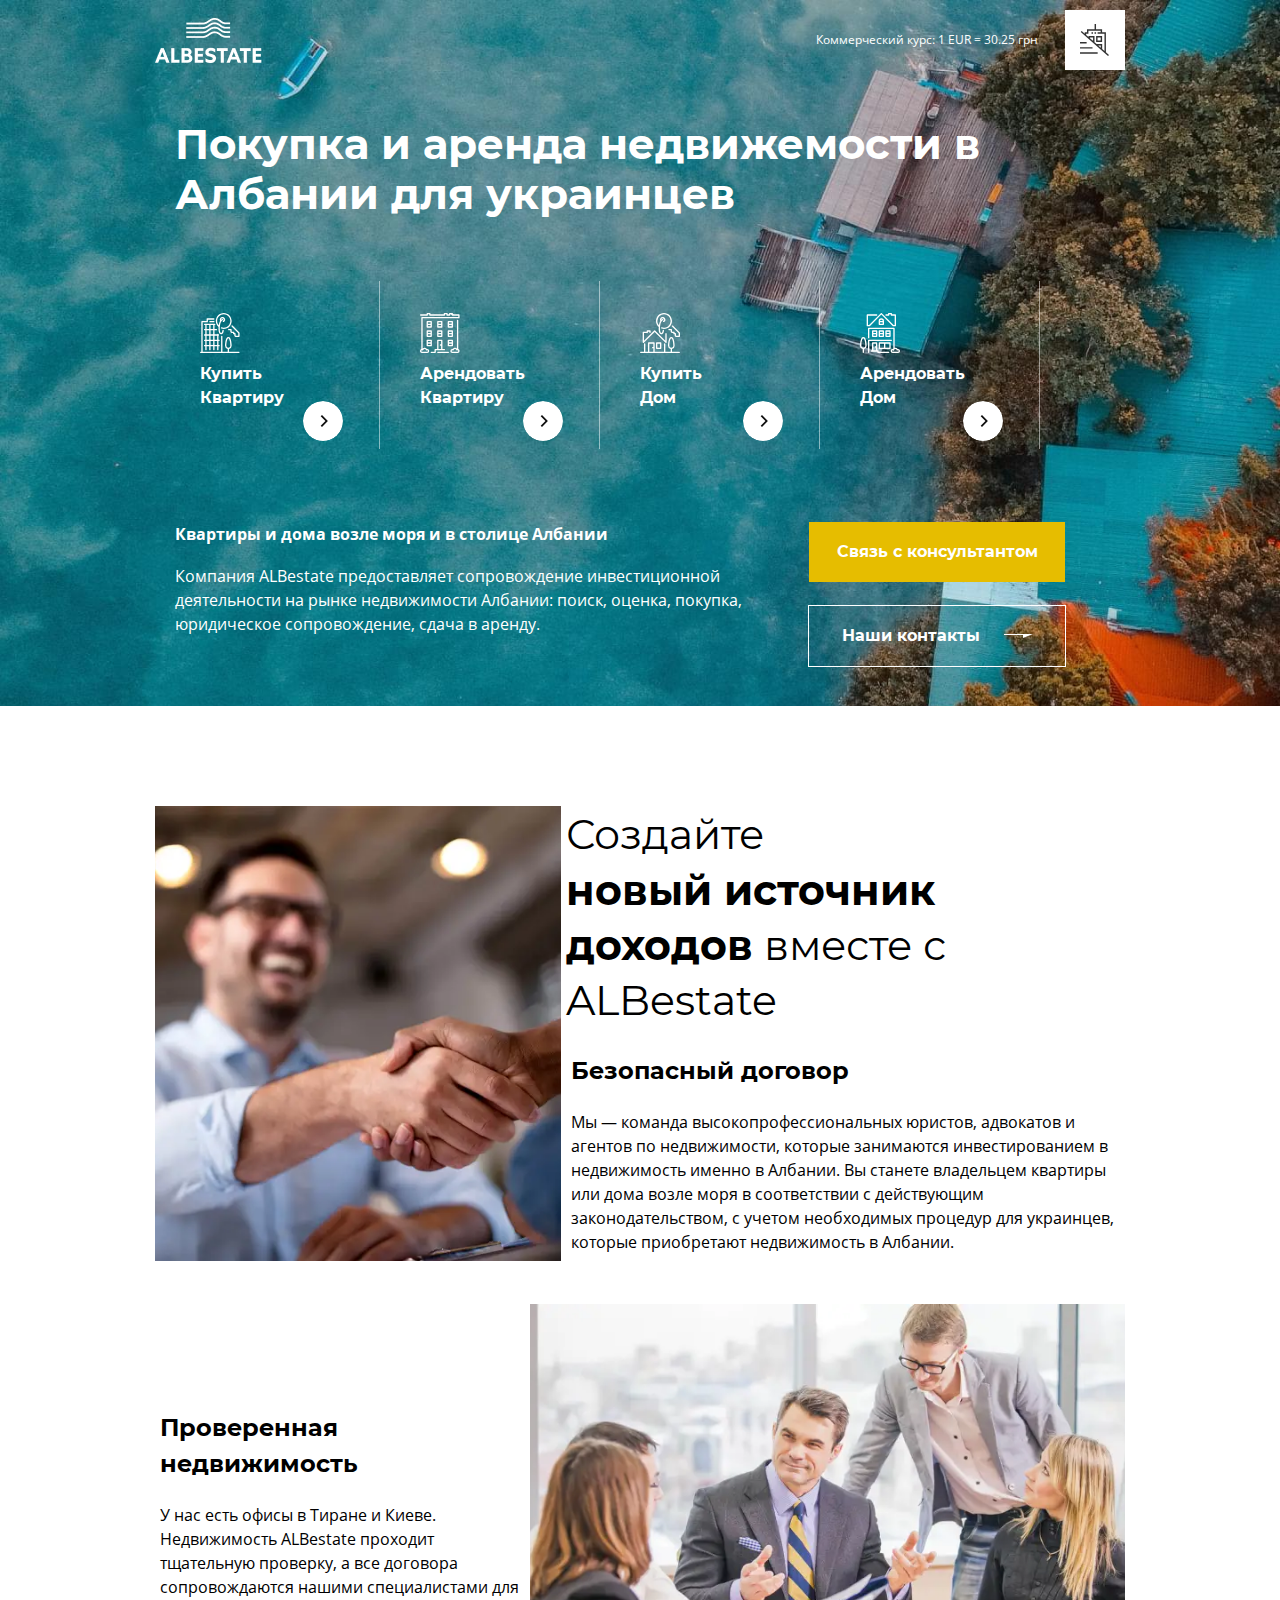
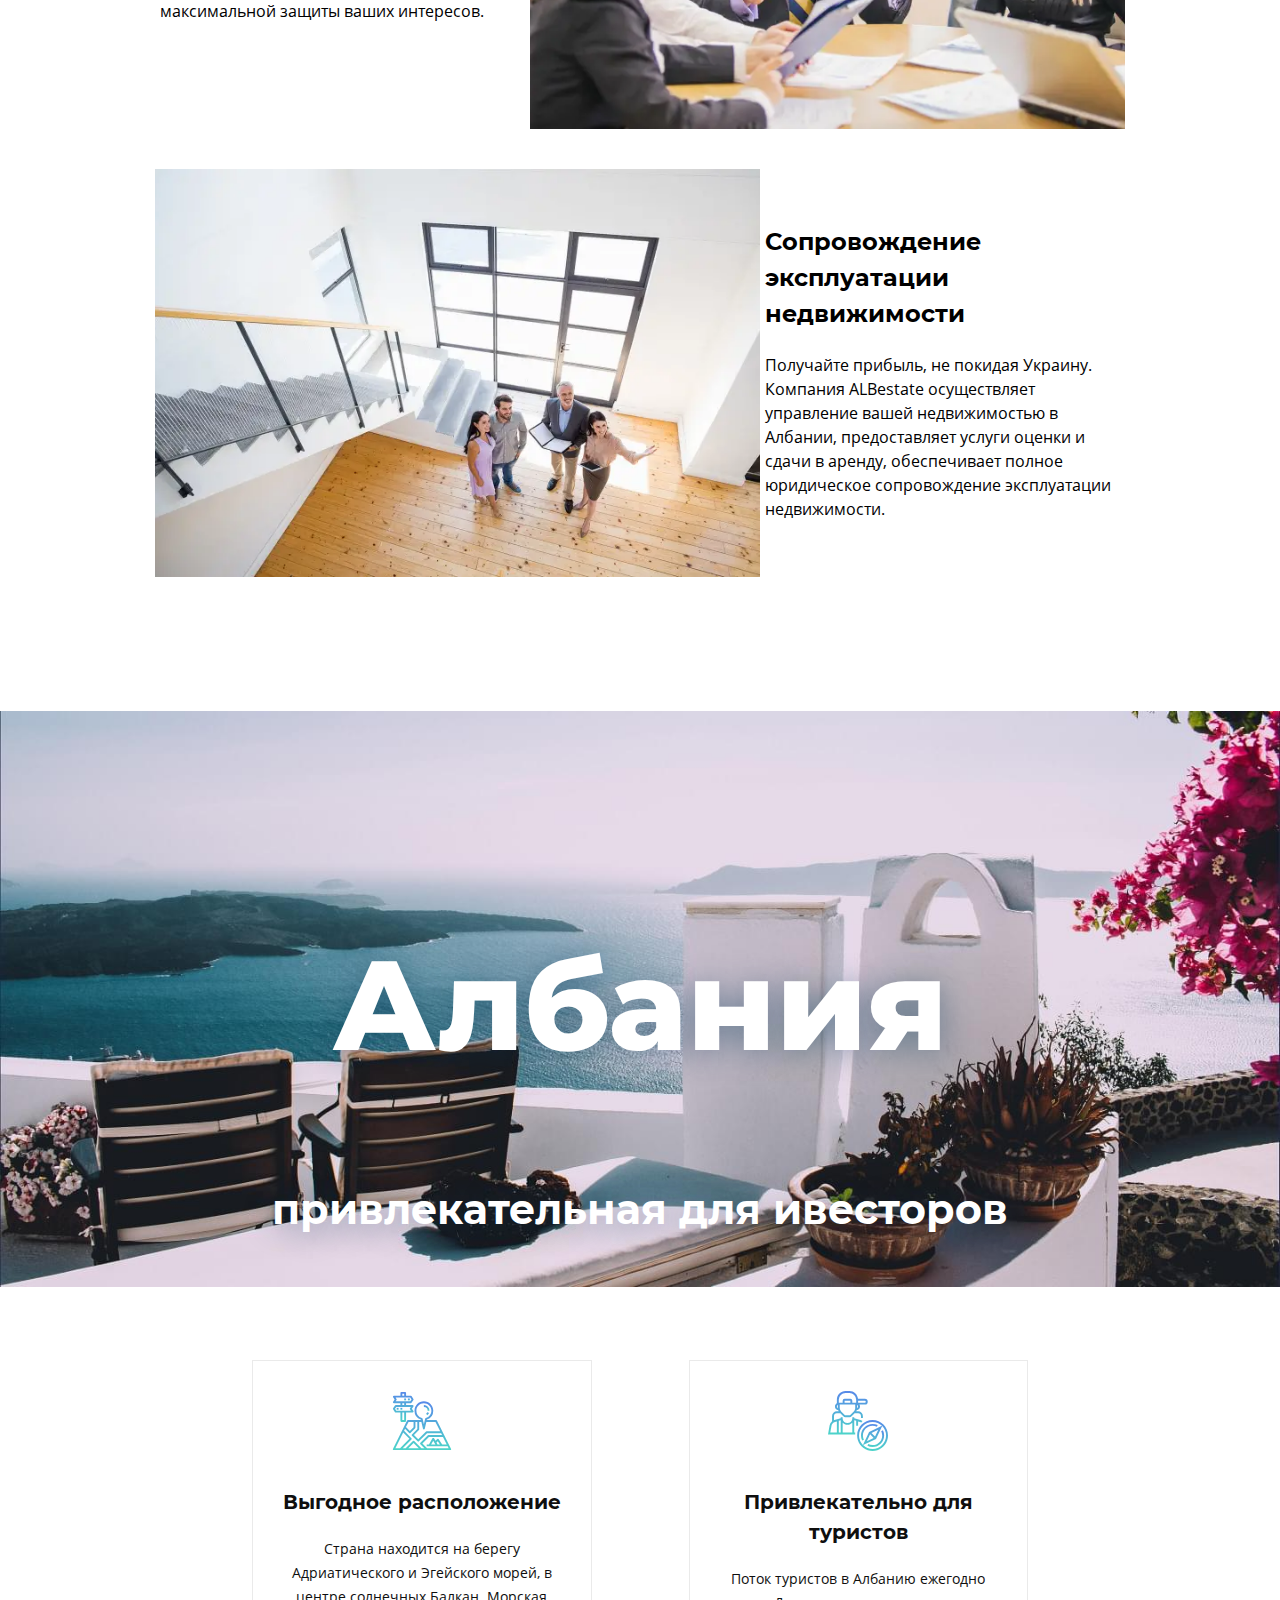
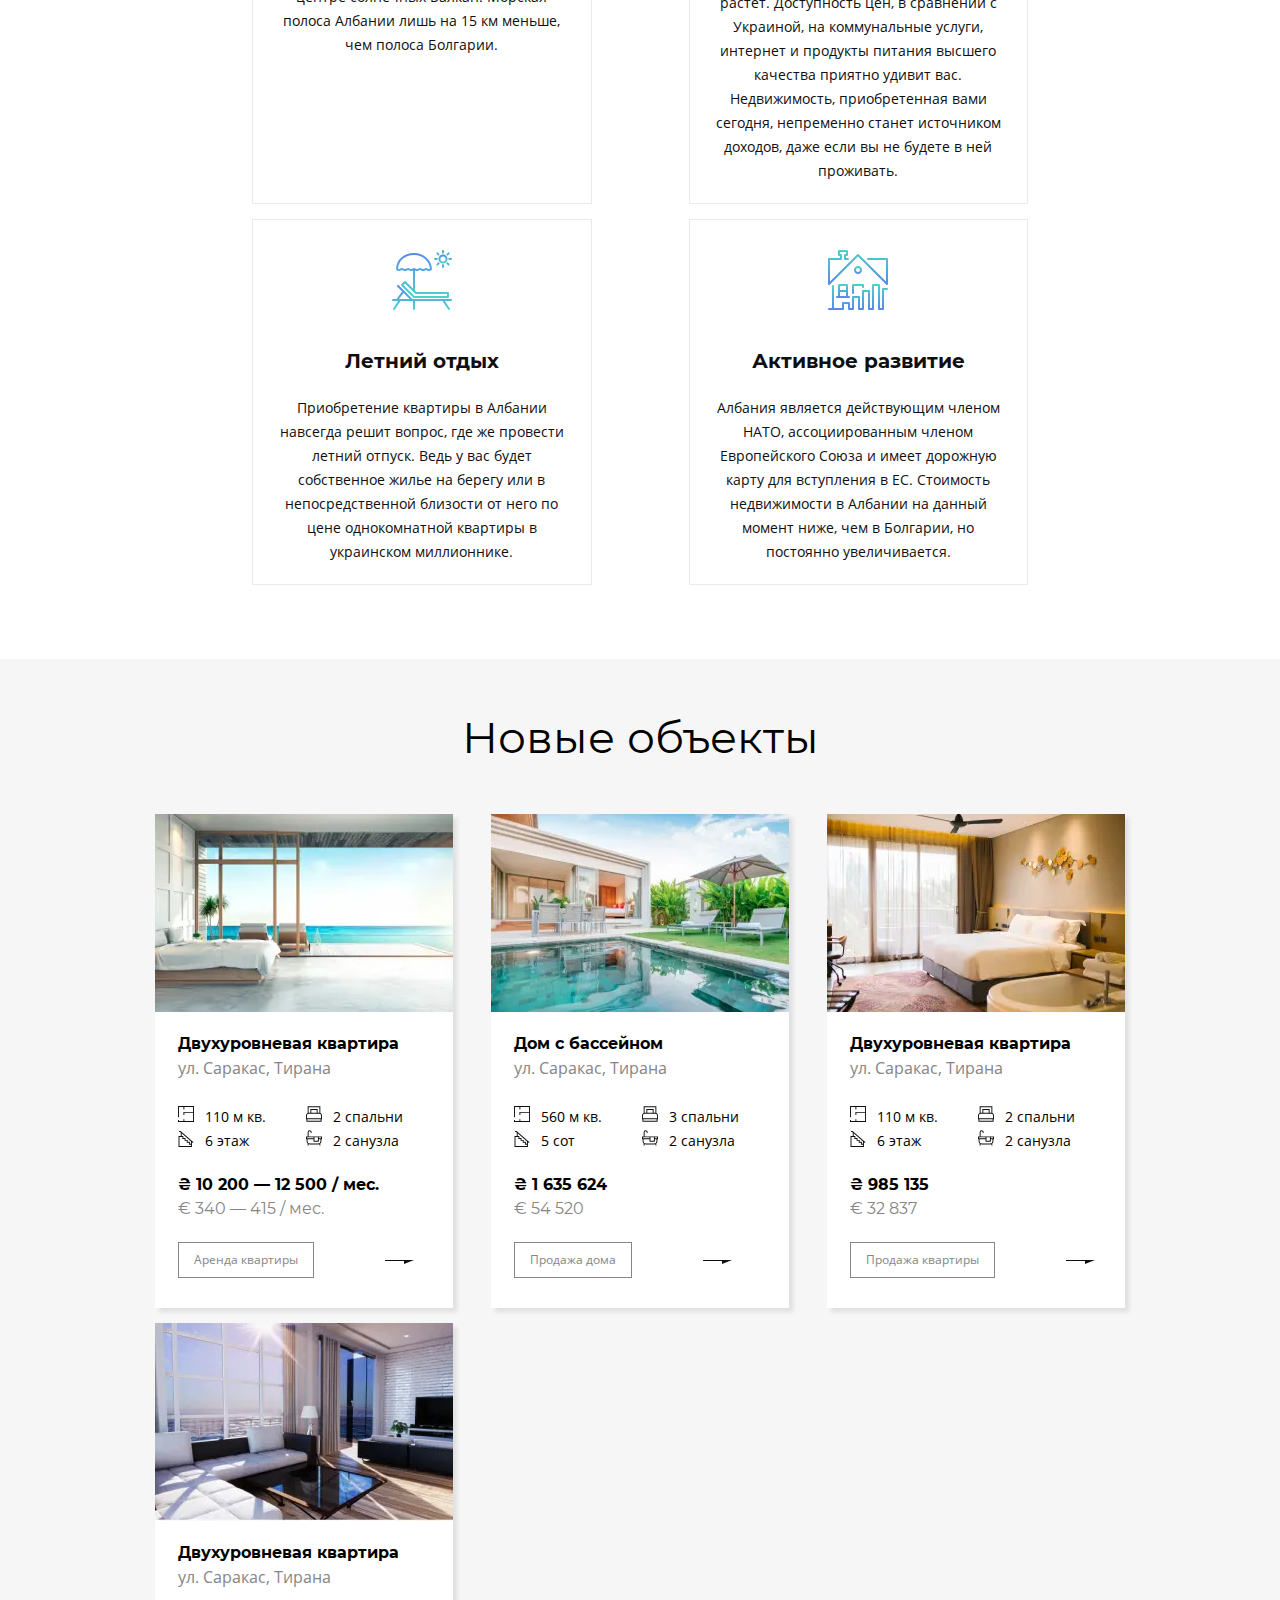
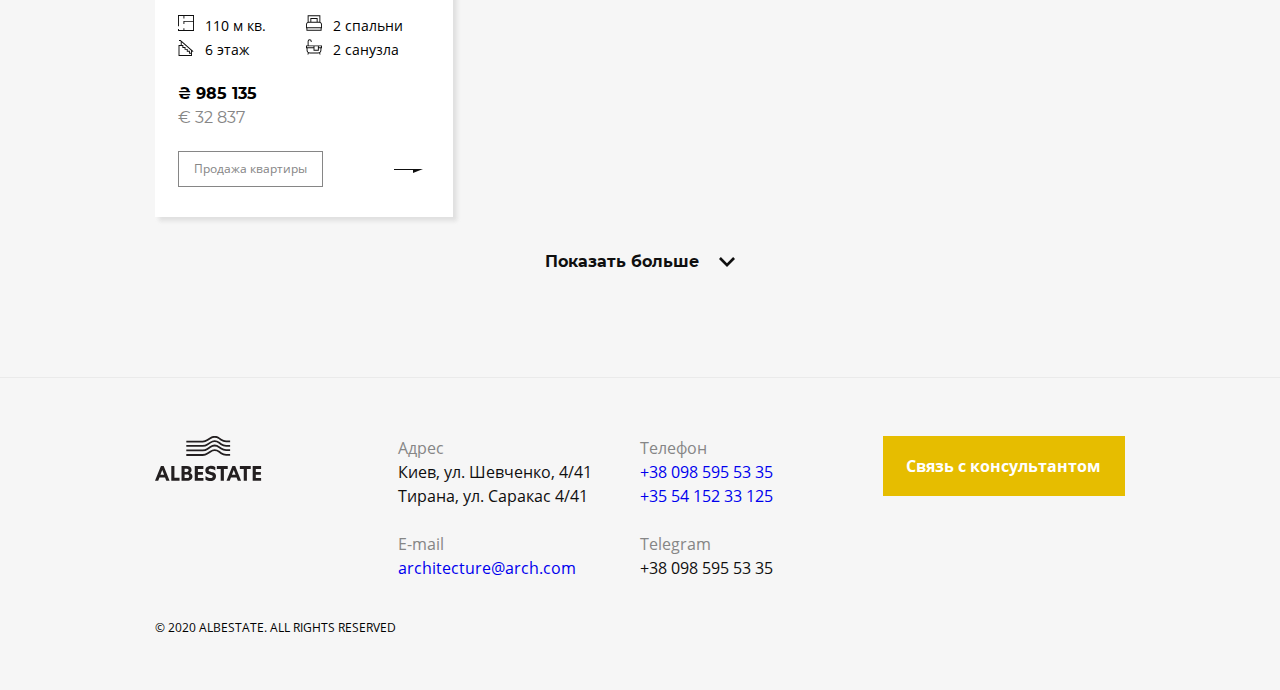
==== index.html @ f8dfa532 "start" ====
<!DOCTYPE html><html lang="en"><head>   <meta charset="UTF-8">   <meta name="viewport" content="width=device-width, initial-scale=1.0">   <link href="https://fonts.googleapis.com/css2?family=Montserrat:wght@400;700;800;900&display=swap" rel="stylesheet">   <link rel="stylesheet" href="css/style.min.css">   <title>allbestate - askomarov</title></head><body>   <div class="wrapper">      <div class="background-img">         <header class="header container">   <div class="header__content">      <a href="#" class="header__logo"><picture><source srcset="img/icons/icon.webp" type="image/webp"><img src="img/icons/icon.png" alt="логотип" /></picture></a>      <span class="header__text">Коммерческий курс: 1 EUR = 30.25 грн</span>      <a href="#popup" class="header__menu-icon btn popup-link" type="submit">         <svg width="60" height="60" viewBox="0 0 60 60" fill="none" xmlns="http://www.w3.org/2000/svg">            <rect width="60" height="60" fill="" />            <path fill-rule="evenodd" clip-rule="evenodd"               d="M21.9893 22.3435V19.3528H29.5954V14H31.0219V19.3527H37.1068V22.3434H40.9097V41.0946V42.2147L44 44.919L43.0211 46L15.7363 22.1232L16.7153 21.0422L19.7076 23.6608V22.3435H21.9893ZM39.4835 23.7457V40.9667L37.1856 38.9558V34.0676H31.5998L29.2034 31.9705H29.5011V26.082H23.5111V26.9893L21.1341 24.9091V23.7457H23.4158V20.7549H35.6805V22.3435H32.5906V23.7457H39.4835ZM33.2022 35.4699H35.7591V37.7074L33.2022 35.4699ZM27.6009 30.5682L24.9375 28.2375V27.4843H28.0746V30.5682H27.6009ZM21.6254 32.0908H15.0002V33.5381H21.6254V32.0908ZM15 37.1562H27.5142V38.6035H15V37.1562ZM32.6671 42.2217H15V43.669H32.6671V42.2217ZM29.5482 22.3437H31.0694V23.7459H29.5482V22.3437ZM28.0271 22.3437H26.5058V23.7459H28.0271V22.3437ZM31.1175 31.9705H37.1076V26.082H31.1175V31.9705ZM32.5439 27.4843H35.6811V30.5682H32.5439V27.4843Z"               fill="" />         </svg>      </a>   </div></header><div class="header-main container container-main">   <h1 class="header-main__title">Покупка и аренда недвижемости в Албании для украинцев</h1>   <ul class="header-main__ul">      <li class="header-main__li">         <a href="#" class="header-main__link">            <div class="header-main__iamge ibg"><picture><source srcset="img/icons/iconbilding1.svg" type="image/webp"><img src="img/icons/iconbilding1.svg" alt="" /></picture></div>            <span>Купить <br> Квартиру</span>         </a>      </li>      <li class="header-main__li">         <a href="#" class="header-main__link main-link">            <div class="header-main__iamge ibg"><picture><source srcset="img/icons/iconbilding2.svg" type="image/webp"><img src="img/icons/iconbilding2.svg" alt="" /></picture></div>            <span>Арендовать<br> Квартиру</span>         </a>      </li>      <li class="header-main__li">         <a href="#" class="header-main__link">            <div class="header-main__iamge ibg"><picture><source srcset="img/icons/iconbilding3.svg" type="image/webp"><img src="img/icons/iconbilding3.svg" alt="" /></picture></div>            <span>Купить<br> Дом</span>         </a>      </li>      <li class="header-main__li">         <a href="#" class="header-main__link">            <div class="header-main__iamge ibg"><picture><source srcset="img/icons/iconbilding4.svg" type="image/webp"><img src="img/icons/iconbilding4.svg" alt="" /></picture></div>            <span>Арендовать<br> Дом</span>         </a>      </li>   </ul>   <div class="header-main__description description-main">      <div class="description-main__text">         <p class="description-main__p p-bold">Квартиры и дома возле моря и в столице Албании</p>         <p class="description-main__p">Компания ALBestate предоставляет сопровождение инвестиционной деятельности на            рынке недвижимости Албании: поиск, оценка, покупка, юридическое сопровождение, сдача в аренду.</p>      </div>      <div class="description-main__links">         <a href="#" class="btn btn-consult">Связь с консультантом</a>         <a href="#" class="btn btn-contacts">Наши контакты<svg width="29" height="4" viewBox="0 0 29 4" fill="none"               xmlns="http://www.w3.org/2000/svg">               <path fill-rule="evenodd" clip-rule="evenodd" d="M19 1L0 1V0L23 2.01072e-06V3.05176e-05H29L19 4.00012V1Z"                  fill="#FFF" />            </svg>         </a>      </div>   </div></div>      </div>      <section class="benefits">   <div class="container">      <button class="up-btn"><svg width="16" height="16" viewBox="0 0 16 16" fill="" xmlns="http://www.w3.org/2000/svg">         <path d="M14.1133 3.05664L8 9.16995L1.88669 3.05664L0 4.94327L8 12.9433L16 4.94327L14.1133 3.05664Z" fill="" />      </svg>   </button>      <div class="benefits__body">         <div class="row">            <div class="benefits__img ibg"><picture><source srcset="img/image1.webp" type="image/webp"><img src="img/image1.jpg" alt="1" /></picture></div>            <div class="benefits__title">               <h2 class="benefits__h2">Создайте <br><b>новый источник доходов</b> вместе с ALBestate</h2>               <div class="benefits__content">                  <h3 class="benefits__h3">Безопасный договор</h3>                  <p class="benefits__text">Мы — команда высокопрофессиональных юристов, адвокатов и агентов по                     недвижимости,                     которые занимаются инвестированием в недвижимость именно в Албании.                     Вы станете владельцем квартиры или дома возле моря в соответствии с действующим законодательством,                     с                     учетом                     необходимых процедур для украинцев, которые приобретают недвижимость в Албании.                  </p>               </div>            </div>         </div>         <div class="row">            <div class="benefits__content content-2">               <h3 class="benefits__h3">Проверенная недвижимость</h3>               <p class="benefits__text">У нас есть офисы в Тиране и Киеве. Недвижимость ALBestate проходит тщательную                  проверку, а все договора сопровождаются нашими специалистами для максимальной защиты ваших интересов.               </p>            </div>            <div class="benefits__img2 ibg"><picture><source srcset="img/image2.webp" type="image/webp"><img src="img/image2.jpg" alt="2" /></picture></div>         </div>         <div class="row">            <div class="benefits__img3 ibg"><picture><source srcset="img/image3.webp" type="image/webp"><img src="img/image3.jpg" alt="3" /></picture></div>            <div class="benefits__content content-3">               <h3 class="benefits__h3">Сопровождение эксплуатации недвижимости</h3>               <p class="benefits__text">Получайте прибыль, не покидая Украину. Компания ALBestate осуществляет                  управление                  вашей недвижимостью в Албании, предоставляет услуги оценки и сдачи в аренду, обеспечивает полное                  юридическое                  сопровождение эксплуатации недвижимости.               </p>            </div>         </div>      </div>   </div></section>      <section class="features">   <div class="container">      <div class="features__bgi"></div>      <div class="features__t">         <h2 class="features__title">Албания</h2>         <p class="features__text">привлекательная для ивесторов</p>      </div>      <div class="features__row">         <div class="features__item item-features">            <div class="item-features__body">               <div class="item-features__image ibg"><picture><source srcset="img/icons/iconF1.svg" type="image/webp"><img src="img/icons/iconF1.svg" alt=""></picture></div>               <h3 class="item-features__title">Выгодное расположение</h3>               <p class="item-features__text">Страна находится на берегу Адриатического и Эгейского морей, в центре                  солнечных Балкан.                  Морская полоса Албании лишь на 15 км меньше, чем полоса Болгарии.               </p>            </div>         </div>         <div class="features__item item-features">            <div class="item-features__body">               <div class="item-features__image "><picture><source srcset="img/icons/iconF2.svg" type="image/webp"><img src="img/icons/iconF2.svg" alt=""></picture></div>               <h3 class="item-features__title">Привлекательно для туристов</h3>               <p class="item-features__text">Поток туристов в Албанию ежегодно растет.                  Доступность цен, в сравнении с Украиной, на коммунальные услуги, интернет и продукты питания высшего                  качества приятно удивит вас.                  Недвижимость, приобретенная вами сегодня, непременно станет источником доходов, даже если вы не будете                  в                  ней проживать.               </p>            </div>         </div>         <div class="features__item item-features">            <div class="item-features__body">               <div class="item-features__image "><picture><source srcset="img/icons/iconF3.svg" type="image/webp"><img src="img/icons/iconF3.svg" alt=""></picture></div>               <h3 class="item-features__title">Летний отдых</h3>               <p class="item-features__text">Приобретение квартиры в Албании навсегда решит вопрос, где же провести                  летний                  отпуск. Ведь у вас будет собственное жилье на берегу или в непосредственной близости от него по цене                  однокомнатной квартиры в украинском миллионнике.               </p>            </div>         </div>         <div class="features__item item-features">            <div class="item-features__body">               <div class="item-features__image "><picture><source srcset="img/icons/iconF4.svg" type="image/webp"><img src="img/icons/iconF4.svg" alt=""></picture></div>               <h3 class="item-features__title">Активное развитие</h3>               <p class="item-features__text">Албания является действующим членом НАТО, ассоциированным членом                  Европейского                  Союза и имеет дорожную карту для вступления в ЕС. Стоимость недвижимости в Албании на данный момент                  ниже,                  чем в Болгарии, но постоянно увеличивается.               </p>            </div>         </div>      </div>   </div></section>      <section class="objects">   <div class="container">      <h2 class="objects__title">Новые объекты</h2>      <div class="objects__row">         <div class="objects__item item-object show">            <div class="item-object__image ibg"><picture><source srcset="img/obimage1.webp" type="image/webp"><img src="img/obimage1.jpg" alt="" /></picture></div>            <div class="item-object__body">               <div class="item-object__title">Двухуровневая квартира</div>               <div class="item-object__adress">ул. Саракас, Тирана</div>               <div class="item-object__property property">                  <div class="property__square">110 м кв.</div>                  <div class="property__bedrooms">2 спальни</div>                  <div class="property__floor">6 этаж</div>                  <div class="property__bath">2 санузла</div>               </div>               <div class="item-object__cost1">₴ 10 200 — 12 500 / мес.</div>               <div class="item-object__cost2">€ 340 — 415 / мес.</div>               <div class="item-object__link">Аренда квартиры</div>            </div>         </div>         <div class="objects__item item-object show">            <div class="item-object__image ibg"><picture><source srcset="img/obimage2.webp" type="image/webp"><img src="img/obimage2.jpg" alt="" /></picture></div>            <div class="item-object__body">               <div class="item-object__title">Дом с бассейном</div>               <div class="item-object__adress">ул. Саракас, Тирана</div>               <div class="item-object__property property">                  <div class="property__square">560 м кв.</div>                  <div class="property__bedrooms">3 спальни</div>                  <div class="property__floor">5 сот</div>                  <div class="property__bath">2 санузла</div>               </div>               <div class="item-object__cost1">₴ 1 635 624</div>               <div class="item-object__cost2">€ 54 520</div>               <div class="item-object__link">Продажа дома</div>            </div>         </div>         <div class="objects__item item-object show">            <div class="item-object__image ibg"><picture><source srcset="img/obimage3.webp" type="image/webp"><img src="img/obimage3.jpg" alt="" /></picture></div>            <div class="item-object__body">               <div class="item-object__title">Двухуровневая квартира</div>               <div class="item-object__adress">ул. Саракас, Тирана</div>               <div class="item-object__property property">                  <div class="property__square">110 м кв.</div>                  <div class="property__bedrooms">2 спальни</div>                  <div class="property__floor">6 этаж</div>                  <div class="property__bath">2 санузла</div>               </div>               <div class="item-object__cost1">₴ 985 135</div>               <div class="item-object__cost2">€ 32 837</div>               <div class="item-object__link">Продажа квартиры</div>            </div>         </div>         <div class="objects__item item-object show">            <div class="item-object__image ibg"><picture><source srcset="img/obimage4.webp" type="image/webp"><img src="img/obimage4.jpg" alt="" /></picture></div>            <div class="item-object__body">               <div class="item-object__title">Двухуровневая квартира</div>               <div class="item-object__adress">ул. Саракас, Тирана</div>               <div class="item-object__property property">                  <div class="property__square">110 м кв.</div>                  <div class="property__bedrooms">2 спальни</div>                  <div class="property__floor">6 этаж</div>                  <div class="property__bath">2 санузла</div>               </div>               <div class="item-object__cost1">₴ 985 135</div>               <div class="item-object__cost2">€ 32 837</div>               <div class="item-object__link">Продажа квартиры</div>            </div>         </div>         <div class="objects__item item-object">            <div class="item-object__image ibg"><picture><source srcset="img/obimage1.webp" type="image/webp"><img src="img/obimage1.jpg" alt="" /></picture></div>            <div class="item-object__body">               <div class="item-object__title">Двухуровневая квартира</div>               <div class="item-object__adress">ул. Саракас, Тирана</div>               <div class="item-object__property property">                  <div class="property__square">110 м кв.</div>                  <div class="property__bedrooms">2 спальни</div>                  <div class="property__floor">6 этаж</div>                  <div class="property__bath">2 санузла</div>               </div>               <div class="item-object__cost1">₴ 10 200 — 12 500 / мес.</div>               <div class="item-object__cost2">€ 340 — 415 / мес.</div>               <div class="item-object__link">Аренда квартиры</div>            </div>         </div>         <div class="objects__item item-object">            <div class="item-object__image ibg"><picture><source srcset="img/obimage2.webp" type="image/webp"><img src="img/obimage2.jpg" alt="" /></picture></div>            <div class="item-object__body">               <div class="item-object__title">Дом с бассейном</div>               <div class="item-object__adress">ул. Саракас, Тирана</div>               <div class="item-object__property property">                  <div class="property__square">560 м кв.</div>                  <div class="property__bedrooms">3 спальни</div>                  <div class="property__floor">5 сот</div>                  <div class="property__bath">2 санузла</div>               </div>               <div class="item-object__cost1">₴ 1 635 624</div>               <div class="item-object__cost2">€ 54 520</div>               <div class="item-object__link">Продажа дома</div>            </div>         </div>         <div class="objects__item item-object">            <div class="item-object__image ibg"><picture><source srcset="img/obimage3.webp" type="image/webp"><img src="img/obimage3.jpg" alt="" /></picture></div>            <div class="item-object__body">               <div class="item-object__title">Двухуровневая квартира</div>               <div class="item-object__adress">ул. Саракас, Тирана</div>               <div class="item-object__property property">                  <div class="property__square">110 м кв.</div>                  <div class="property__bedrooms">2 спальни</div>                  <div class="property__floor">6 этаж</div>                  <div class="property__bath">2 санузла</div>               </div>               <div class="item-object__cost1">₴ 985 135</div>               <div class="item-object__cost2">€ 32 837</div>               <div class="item-object__link">Продажа квартиры</div>            </div>         </div>         <div class="objects__item item-object">            <div class="item-object__image ibg"><picture><source srcset="img/obimage4.webp" type="image/webp"><img src="img/obimage4.jpg" alt="" /></picture></div>            <div class="item-object__body">               <div class="item-object__title">Двухуровневая квартира</div>               <div class="item-object__adress">ул. Саракас, Тирана</div>               <div class="item-object__property property">                  <div class="property__square">110 м кв.</div>                  <div class="property__bedrooms">2 спальни</div>                  <div class="property__floor">6 этаж</div>                  <div class="property__bath">2 санузла</div>               </div>               <div class="item-object__cost1">₴ 985 135</div>               <div class="item-object__cost2">€ 32 837</div>               <div class="item-object__link">Продажа квартиры</div>            </div>         </div>      </div>      <button type="submit" class="objects__btn btn show">Показать больше<svg width="16" height="16" viewBox="0 0 16 16" fill="none" xmlns="http://www.w3.org/2000/svg">         <path d="M14.1133 3.05664L8 9.16995L1.88669 3.05664L0 4.94327L8 12.9433L16 4.94327L14.1133 3.05664Z" fill=""/>         </svg>         </button>   </div></section>      <footer class="footer">   <div class="container">      <div class="footer__row">         <div class="footer__column logo-footer">            <a href="" class="header__logo"><picture><source srcset="img/icons/LogoBlack.svg" type="image/webp"><img src="img/icons/LogoBlack.svg" alt="" /></picture></a>         </div>         <div class="footer__column adress-footer">            <div class="footer__adress">Адрес               <p>Киев, ул. Шевченко, 4/41</p>               <p>Тирана, ул. Саракас 4/41</p>            </div>            <div class="footer__email">E-mail <br>               <a href="mail:architecture@arch.com">architecture@arch.com</a>            </div>         </div>         <div class="footer__column phone-footer">            <div class="footer__phone">Телефон <br>               <a href="tel:+380985955335">+38 098 595 53 35</a> <br>               <a href="tel:+355415233125">+35 54 152 33 125</a>            </div>            <div class="footer__telegram">Telegram <br>               <p>+38 098 595 53 35</p>            </div>         </div>         <div class="footer__column contact-footer">            <a href="#" class="btn btn-consult">Связь с консультантом</a>         </div>      </div>      <div class="footer__copyrights">&copy; 2020 ALBESTATE. ALL RIGHTS RESERVED</div>   </div></footer>      <div class="burger popup" id="popup">   <div class="burger__row">      <div class="burger__column ibg">         <picture><source srcset="img/menu-image.webp" type="image/webp"><img src="img/menu-image.jpg" alt="fon" /></picture>      </div>      <div class="burger__column content popup__content">         <ul class="burger__ul">            <li class="burger__li"><a href="#" class="burger__link">Купить квартиру</a>            </li>            <li class="burger__li"><a href="#" class="burger__link">Арендовать квартиру</a>            </li>            <li class="burger__li"><a href="#" class="burger__link">Купить дом</a>            </li>            <li class="burger__li"><a href="#" class="burger__link">Арендовать дом</a>            </li>         </ul>         <span class="header__text">Коммерческий курс: 1 EUR = 30.25 грн</span>         <div class="burger__links">            <a href="#popup_2" class="btn btn-consult popup-link">Связь с консультантом</a>            <a href="#" class="btn btn-contacts">Наши контакты <svg width="29" height="4" viewBox="0 0 29 4" fill="none"                  xmlns="http://www.w3.org/2000/svg">                  <path fill-rule="evenodd" clip-rule="evenodd"                     d="M19 1L0 1V0L23 2.01072e-06V3.05176e-05H29L19 4.00012V1Z" fill="#0F0F0F" />               </svg>            </a>         </div>      </div>      <a href="#" class="popup-close">         <svg width="20" height="20" viewBox="0 0 20 20" fill="none" xmlns="http://www.w3.org/2000/svg">            <path fill-rule="evenodd" clip-rule="evenodd"               d="M8.33345 10.0001L0.000264956 18.3333L1.66693 20L10.0001 11.6668L18.3333 20L20 18.3333L11.6668 10.0001L20.0002 1.66667L18.3336 0L10.0001 8.33346L1.66667 9.90475e-06L0 1.66668L8.33345 10.0001Z"               fill="" />         </svg>      </a>   </div></div>      <div class="contact-popup popup" id="popup_2">   <div class="contact-popup__body">      <div class="contact-popup__content popup__content">         <a href="#" class="popup-close">            <svg width="20" height="20" viewBox="0 0 20 20" fill="none" xmlns="http://www.w3.org/2000/svg">               <path fill-rule="evenodd" clip-rule="evenodd"                  d="M8.33345 10.0001L0.000264956 18.3333L1.66693 20L10.0001 11.6668L18.3333 20L20 18.3333L11.6668 10.0001L20.0002 1.66667L18.3336 0L10.0001 8.33346L1.66667 9.90475e-06L0 1.66668L8.33345 10.0001Z"                  fill="" />            </svg>         </a>         <div class="contact-popup__ttle">Связь с консультантом</div>         <form action="#" class="contact-popup__form">            <div class="feedback__name">               <input class="nameinput" type="text" name="name" id="name-field" required>               <label class="namelabel" for="name-field">Имя</label>            </div>            <div class="feedback__tel">               <input class="telinput" autocomplete="off" type="tel" id="tel-field" maxlength="12" required />               <label class="tellabel" for="tel-field">Телефон</label>            </div>            <div class="feedback__mail">               <input class="mailinput" type="mail" name="login" id="mail-field" required>               <label class="maillabel" for="mail-field">E-mail</label>            </div>            <div class="feedback__text">               <input class="textinput" type="text" name="text" id="text-field" required>               <label class="textlabel" for="text-field">Что ваш интересует?</label>            </div>            <button class="feedback__submit" type="submit">Отправить</button>         </form>      </div>   </div></div>   </div>   <script src="js/script.min.js"></script></body></html>
---- css/style.min.css ----
@charset "UTF-8";@font-face{font-family:OpenSans;font-display:swap;src:url(../fonts/OpenSans-Bold.woff) format("woff"),url(../fonts/OpenSans-Bold.woff2) format("woff2");font-weight:700;font-style:normal}@font-face{font-family:OpenSans;font-display:swap;src:url(../fonts/OpenSans-Regular.woff) format("woff"),url(../fonts/OpenSans-Regular.woff2) format("woff2");font-weight:400;font-style:normal}@font-face{font-family:Montserrat;font-display:swap;src:url(../fonts/Montserrat-Bold.woff) format("woff"),url(../fonts/Montserrat-Bold.woff2) format("woff2");font-weight:700;font-style:normal}@font-face{font-family:Montserrat;font-display:swap;src:url(../fonts/Montserrat-Regular.woff) format("woff"),url(../fonts/Montserrat-Regular.woff2) format("woff2");font-weight:400;font-style:normal}*{padding:0;margin:0;border:0}*,:after,:before{-webkit-box-sizing:border-box;box-sizing:border-box}:active,:focus{outline:0}a:active,a:focus{outline:0}aside,footer,header,nav,section{display:block}body,html{height:100%;min-width:320px}body{line-height:1;font-family:Montserrat;-ms-text-size-adjust:100%;-moz-text-size-adjust:100%;-webkit-text-size-adjust:100%}button,input,textarea{font-family:Montserrat}input::-ms-clear{display:none}button{cursor:pointer}button::-moz-focus-inner{padding:0;border:0}a,a:visited{text-decoration:none}a:hover{text-decoration:none}ul li{list-style:none}img{vertical-align:top}h1,h2,h3,h4,h5,h6{font-weight:inherit;font-size:inherit}body{color:#000;font-size:14px;scroll-behavior:smooth}body.lock{overflow:hidden}.wrapper{width:100%;min-height:100%;overflow:hidden}.background-img{background:url(../img/fon.jpg) 0 0 no-repeat;background-size:contain;-webkit-transition:-webkit-transform .2s linear 0s;transition:-webkit-transform .2s linear 0s;-o-transition:transform .2s linear 0s;transition:transform .2s linear 0s;transition:transform .2s linear 0s,-webkit-transform .2s linear 0s}.container{max-width:1280px;margin:0 auto;width:100%}.rub:after{content:"₽"}.noselect{-webkit-touch-callout:none;-webkit-user-select:none;-moz-user-select:none;-ms-user-select:none;user-select:none}ol.counter{list-style-type:none;counter-reset:item}ol.counter li{position:relative;padding:0 0 0 45px}ol.counter li:before{counter-increment:item;content:counter(item);position:absolute;left:0;top:0;color:#818181;font-size:14px;font-weight:700;text-align:center;line-height:26px;border-radius:50%;width:28px;height:28px;border:1px solid #4274bb}.ellipsis{display:block;overflow:hidden;width:100%;white-space:nowrap;-o-text-overflow:ellipsis;text-overflow:ellipsis}.es{overflow:hidden;white-space:nowrap;-o-text-overflow:ellipsis;text-overflow:ellipsis}.table{display:table;font-size:0;width:100%}.trow{display:table-row}.cell{display:table-cell}.cell.full{width:100%}.ibg{position:relative}.ibg img{position:absolute;width:100%;height:100%;top:0;left:0;-o-object-fit:cover;object-fit:cover}body.ie .ibg{background-position:center;background-size:cover;background-repeat:no-repeat}body.ie .ibg img{width:0;height:0;opacity:0;visibility:hidden}.video{position:relative;overflow:hidden;height:0;padding-bottom:56.25%}.video embed,.video iframe,.video object,.video video{position:absolute;top:0;left:0;width:100%;height:100%}.videobg embed,.videobg iframe,.videobg object,.videobg video{position:fixed;top:50%;left:50%;min-width:100%;min-height:100%;width:auto;height:auto;z-index:-100;-webkit-transform:translateX(-50%) translateY(-50%);-ms-transform:translateX(-50%) translateY(-50%);transform:translateX(-50%) translateY(-50%);background-size:cover}.moretext{overflow:hidden}.moretext__more{cursor:pointer}.moretext__more span{font-style:normal}.moretext__more span:first-child{display:block}.moretext__more span:last-child{display:none}.moretext__more.active span{font-style:normal}.moretext__more.active span:first-child{display:none}.moretext__more.active span:last-child{display:block}.graystyle{-webkit-transition:all .8s ease 0s;-o-transition:all .8s ease 0s;transition:all .8s ease 0s;filter:grayscale(1);-webkit-filter:grayscale(1);-moz-filter:grayscale(1);-o-filter:grayscale(1)}.graystyleoff{filter:grayscale(0);-webkit-filter:grayscale(0);-moz-filter:grayscale(0);-o-filter:grayscale(0)}.slick-slider{position:relative}.slick-slider .slick-list,.slick-slider .slick-track{-webkit-transform:translate3d(0,0,0);-ms-transform:translate3d(0,0,0);transform:translate3d(0,0,0)}.slick-slider .slick-list{position:relative;overflow:hidden;width:100%}.slick-slider .slick-track{position:relative;width:100%;display:-webkit-box;display:-ms-flexbox;display:flex;font-size:0}.slick-slider .slick-slide{position:relative}.tab__item{display:none}.tab__item.active{display:block}.mirror{-webkit-transform:scale(-1,1);-ms-transform:scale(-1,1);transform:scale(-1,1)}.nicescroll-rails{z-index:1000!important}.gm-style-iw-t{opacity:0}.baloon{opacity:1;right:-7px!important;bottom:80px!important}.baloon button{display:none!important}.baloon:after{display:none!important}.baloon-style{display:none}.baloon-content.gm-style-iw{opacity:1;border-radius:0!important;max-width:300px!important;padding:0!important;left:0!important;width:100%!important;overflow:visible!important}.baloon-content.gm-style-iw>.gm-style-iw-d{overflow:hidden!important;max-width:none!important}.baloon-content.gm-style-iw:after{display:none!important}.baloon-close{top:18px!important}.header{height:80px}.header__content{height:100%;display:-webkit-box;display:-ms-flexbox;display:flex;-webkit-box-align:center;-ms-flex-align:center;align-items:center}.header__logo{-webkit-box-flex:0;-ms-flex:0 0 106.35px;flex:0 0 106.35px;height:45px}.header__text{-webkit-box-flex:1;-ms-flex:1 1 auto;flex:1 1 auto;text-align:right;color:#fff;font-size:12px;line-height:24px;font-family:OpenSans}.header__menu-icon{-webkit-box-flex:0;-ms-flex:0 0 60px;flex:0 0 60px;height:60px;margin-left:2.08333vw}.header__menu-icon svg rect{fill:#fff}.header__menu-icon svg path{fill:#333}.header__menu-icon:hover svg rect{fill:#e6bd00}.header__menu-icon:hover svg path{fill:#fff}.container-main{padding-top:4.86111vw;padding-right:29.86111vw;padding-bottom:6.66667vw}.header-main__title{font-weight:700;font-size:44px;font-size:calc(30px + 14 * ((100vw - 320px)/ 1120));line-height:calc(52 / 44);color:#fff}.header-main__ul{display:-webkit-box;display:-ms-flexbox;display:flex;-ms-flex-wrap:wrap;flex-wrap:wrap;margin:4.86111vw 0 5.69444vw;overflow:hidden}.header-main__li{margin-right:30px;position:relative}.header-main__li:last-child{margin-right:0}.header-main__li::after{position:absolute;top:0;right:-15px;content:"";display:block;height:100%;width:1px;background:rgba(255,255,255,.5)}.header-main__link{padding:32px 22px 8px 25px;position:relative;display:inline-block;width:190px;height:168px;font-weight:700;font-size:16px;line-height:24px;color:#fff}.header-main__link span:after{position:absolute;bottom:8px;right:22px;content:"";display:inline-block;width:40px;height:40px;border-radius:50%;background:url(../img/icons/arrow.svg) 0 0 no-repeat}.header-main__link:hover span:after{background:url(../img/icons/arrow_hover.svg) 0 0 no-repeat}.header-main__iamge{width:40px;height:40px;margin-bottom:9px}.description-main{font-size:16px;line-height:24px;color:#fff;display:-webkit-box;display:-ms-flexbox;display:flex}.description-main__text{font-family:OpenSans}.description-main__links{-webkit-box-flex:0;-ms-flex:0 0 256px;flex:0 0 256px;display:-webkit-box;display:-ms-flexbox;display:flex;-webkit-box-orient:vertical;-webkit-box-direction:normal;-ms-flex-direction:column;flex-direction:column;margin:0 40px 0 30px}.p-bold{font-weight:700;margin-bottom:18px}.btn{width:256px;height:60px;display:inline-block;color:#fff;font-weight:700;display:-webkit-box;display:-ms-flexbox;display:flex;-webkit-box-pack:center;-ms-flex-pack:center;justify-content:center;-webkit-box-align:center;-ms-flex-align:center;align-items:center}.btn-consult{background:#e6bd00}.btn-consult:hover{background:#fff;color:#0f0f0f;outline:1px solid #0f0f0f}.btn-contacts{outline:1px solid #fff;margin-top:24px}.btn-contacts:hover{background:#fff;color:#0f0f0f;outline:1px solid #0f0f0f}.btn-contacts svg{margin-left:24px}.popup{-webkit-overflow-scrolling:touch;background-color:#fff;opacity:0;visibility:hidden;position:fixed!important;top:0;left:0;width:100%;height:100%;overflow-y:auto;overflow-x:hidden;-webkit-transition:all .2s linear 0s;-o-transition:all .2s linear 0s;transition:all .2s linear 0s;z-index:100;-webkit-transform:translate(100%);-ms-transform:translate(100%);transform:translate(100%)}.popup.show{-webkit-transform:translateX(0);-ms-transform:translateX(0);transform:translateX(0)}.burger__row{display:-webkit-box;display:-ms-flexbox;display:flex}.burger__column.content{-ms-flex-item-align:center;align-self:center;margin:0 auto}.burger__column.ibg{width:44.86111vw;height:100vh;-webkit-box-flex:0;-ms-flex:0 1 44.86111vw;flex:0 1 44.86111vw}.burger__li{margin-bottom:29px}.burger__link{font-weight:700;font-size:44px;font-size:calc(24px + 20 * ((100vw - 320px)/ 1120));line-height:calc(66 / 44);color:#0f0f0f;position:relative;z-index:4}.burger__link:after{content:"";position:absolute;z-index:1;bottom:0;display:none;width:100%;height:6px;background:#e6bd00}.burger__link:hover::after{display:block}.burger__links{margin-top:65px;display:-webkit-box;display:-ms-flexbox;display:flex}.burger .btn-contacts{background:#fff;color:#0f0f0f;outline:1px solid #0f0f0f;margin:0;margin-left:30px}.burger .btn-contacts svg{margin-left:24px}.burger .header__text{color:#868686;font-size:16px;line-height:24px;text-align:center}.popup-close{position:absolute;width:60px;height:60px;top:12px;right:0;color:#000;text-decoration:none;display:-webkit-box;display:-ms-flexbox;display:flex;-webkit-box-align:center;-ms-flex-align:center;align-items:center;-webkit-box-pack:center;-ms-flex-pack:center;justify-content:center}.popup-close svg{fill:#868686}.popup-close:hover svg{fill:#0f0f0f}.contact-popup__body{background:pink;display:-webkit-box;display:-ms-flexbox;display:flex;-webkit-box-pack:center;-ms-flex-pack:center;justify-content:center;-webkit-box-align:center;-ms-flex-align:center;align-items:center;color:#868686}.contact-popup__content{margin-top:6.73611vw;width:793px;padding-top:88px;display:-webkit-box;display:-ms-flexbox;display:flex;-webkit-box-orient:vertical;-webkit-box-direction:normal;-ms-flex-direction:column;flex-direction:column;-webkit-box-align:center;-ms-flex-align:center;align-items:center;position:relative}.contact-popup__ttle{font-size:44px;font-size:calc(24px + 20 * ((100vw - 320px)/ 1120));line-height:calc(66 / 44);color:#0f0f0f;margin-bottom:12px}.contact-popup__form{width:380px}.contact-popup__form>div{height:50px;position:relative;display:-webkit-box;display:-ms-flexbox;display:flex;-webkit-box-orient:vertical;-webkit-box-direction:normal;-ms-flex-direction:column;flex-direction:column;-webkit-box-pack:end;-ms-flex-pack:end;justify-content:flex-end;margin-top:18px}.contact-popup__form input{height:100%;border-bottom:1px solid #c4c4c4;color:#0f0f0f;font-family:OpenSans;font-size:16px;line-height:24px}.contact-popup__form label{position:absolute;top:40%;left:0;-webkit-transition:all .3s ease 0s;-o-transition:all .3s ease 0s;transition:all .3s ease 0s}.contact-popup__form input:focus+label,.contact-popup__form input:valid+label{top:-5px;font-size:12px;line-height:24px}.contact-popup__form input:focus{border-bottom:2px solid #00b7d6}.feedback__submit{margin:5.90278vw auto 0;display:-webkit-box;display:-ms-flexbox;display:flex;-webkit-box-align:center;-ms-flex-align:center;align-items:center;-webkit-box-pack:center;-ms-flex-pack:center;justify-content:center;width:214px;height:60px;background:#e6bd00;color:#fff;font-weight:700;font-size:16px;line-height:24px;color:#fff}.feedback__submit:hover{color:#0f0f0f;background:#fff;border:1px solid #0f0f0f}.benefits{padding:7.5vw 0 0 0;margin-bottom:10.48611vw;background:#fff}.benefits__body{display:-webkit-box;display:-ms-flexbox;display:flex;-ms-flex-wrap:wrap;flex-wrap:wrap}.benefits .row{display:-webkit-box;display:-ms-flexbox;display:flex;-webkit-box-pack:justify;-ms-flex-pack:justify;justify-content:space-between;-webkit-box-align:center;-ms-flex-align:center;align-items:center}.benefits .row:first-child{margin-bottom:14.44444vw}.benefits .row:nth-child(2){margin-bottom:12.77778vw}.benefits__img{width:35.55556vw;height:35.55556vw;min-height:200px;min-width:150px}.benefits__title{-webkit-box-flex:0;-ms-flex:0 1 630px;flex:0 1 630px}.benefits__h2{font-size:44px;font-size:calc(24px + 20 * ((100vw - 320px)/ 1120));line-height:calc(59 / 44);margin-bottom:7.77778vw}.benefits__content{-webkit-box-flex:0;-ms-flex:0 1 410px;flex:0 1 410px}.benefits__h3{font-weight:700;font-size:24px;line-height:36px;margin-bottom:21px}.benefits__text{font-size:16px;line-height:24px;font-family:OpenSans}.benefits__img2{width:50.97222vw;height:33.19444vw;min-height:200px;min-width:200px}.benefits__img3{width:53.33333vw;height:31.875vw;min-height:200px;min-width:200px}.benefits .container{position:relative}.up-btn{position:fixed;z-index:20;right:5.625vw;top:80%;opacity:0;visibility:hidden}.features{position:relative;padding-bottom:4.65278vw}.features__bgi{position:absolute;z-index:-1;top:0;left:0;width:100%;height:45vw;min-height:350px;background:url(../img/albania.jpg) 0 0 no-repeat;background-size:cover}.features__t{display:-webkit-box;display:-ms-flexbox;display:flex;-webkit-box-orient:vertical;-webkit-box-direction:normal;-ms-flex-direction:column;flex-direction:column;-webkit-box-align:center;-ms-flex-align:center;align-items:center;-webkit-box-pack:center;-ms-flex-pack:center;justify-content:center;padding-top:12.29167vw}.features__title{font-weight:800;font-size:143px;font-size:calc(30px + 113 * ((100vw - 320px)/ 1120));line-height:66px;line-height:calc(143 / 66);text-shadow:0 4px 31px rgba(1,54,87,.44);color:#fff}.features__text{margin-top:48px;font-weight:700;font-size:44px;font-size:calc(24px + 20 * ((100vw - 320px)/ 1120));line-height:36px;text-shadow:0 4px 31px rgba(1,54,87,.44);color:#fff;text-align:center}.features__row{display:-webkit-box;display:-ms-flexbox;display:flex;-ms-flex-wrap:wrap;flex-wrap:wrap;-webkit-box-pack:justify;-ms-flex-pack:justify;justify-content:space-between;margin-top:10.34722vw}.item-features{-webkit-box-flex:0;-ms-flex:0 0 298px;flex:0 0 298px;background:#fff;border:1px solid #eaeaea}.item-features__body{padding:40px 45px 0 45px;display:-webkit-box;display:-ms-flexbox;display:flex;-webkit-box-orient:vertical;-webkit-box-direction:normal;-ms-flex-direction:column;flex-direction:column;-webkit-box-pack:center;-ms-flex-pack:center;justify-content:center;-webkit-box-align:center;-ms-flex-align:center;align-items:center;text-align:center}.item-features__image{width:60px;height:60px;margin-bottom:36px}.item-features__title{font-weight:700;font-size:20px;line-height:30px;color:#0f0f0f;margin-bottom:20px}.item-features__text{-webkit-box-flex:1;-ms-flex:1 1 auto;flex:1 1 auto;font-size:14px;line-height:24px;font-family:OpenSans;color:#0f0f0f}.objects{background:#f6f6f6;padding-bottom:6.59722vw}.objects__title{font-size:44px;line-height:66px;text-align:center;padding:3.47222vw 0}.objects__row{display:-webkit-box;display:-ms-flexbox;display:flex;-ms-flex-wrap:wrap;flex-wrap:wrap;-webkit-box-pack:justify;-ms-flex-pack:justify;justify-content:space-between}.objects__btn{background:0 0;font-weight:700;font-size:16px;line-height:24px;color:#0f0f0f;width:297px;margin:0 auto;opacity:0;visibility:hidden}.objects__btn svg{margin-left:20px;fill:#0f0f0f}.objects__btn:hover{color:#00b7d6}.objects__btn:hover svg{fill:#00b7d6}.item-object{-webkit-box-flex:0;-ms-flex:0 0 298px;flex:0 0 298px;background:#fff;-webkit-box-shadow:4px 4px 4px 0 #93939338;box-shadow:4px 4px 4px 0 #93939338;margin-bottom:15px;opacity:0;visibility:hidden}.item-object:not(.show){display:none}.item-object:hover{-webkit-box-shadow:4px 4px 4px 0 #3e3e3e38;box-shadow:4px 4px 4px 0 #3e3e3e38}.item-object__body{display:-webkit-box;display:-ms-flexbox;display:flex;-webkit-box-orient:vertical;-webkit-box-direction:normal;-ms-flex-direction:column;flex-direction:column;-webkit-box-pack:center;-ms-flex-pack:center;justify-content:center;padding:20px 20px 30px 23px}.item-object__image{width:100%;height:198px;overflow:hidden}.item-object__title{font-weight:700;font-size:16px;line-height:24px}.item-object__adress{font-family:OpenSans;font-size:16px;line-height:24px;color:#868686;margin-bottom:25px}.item-object__property{font-family:OpenSans;font-size:14px;line-height:24px;margin-bottom:20px;display:-webkit-box;display:-ms-flexbox;display:flex;-ms-flex-wrap:wrap;flex-wrap:wrap}.item-object__property>div{-webkit-box-flex:0;-ms-flex:0 0 50%;flex:0 0 50%;padding-left:27px;position:relative}.item-object__property>div::after{content:"";display:inline-block;width:16px;height:18px;position:absolute;top:0;left:0}.item-object__cost1{font-weight:700;font-size:16px;line-height:24px}.item-object__cost2{font-size:16px;line-height:24px;color:#868686}.item-object__link{font-family:OpenSans;font-size:12px;line-height:24px;color:#868686;margin-top:21px;padding:5px 15px;border:1px solid #868686;-ms-flex-item-align:start;align-self:flex-start;position:relative}.item-object__link::after{content:"";position:absolute;top:50%;right:-101px;display:inline-block;width:29px;height:4px;background:url(../img/icons/obarrow.svg) 0 0 no-repeat}.property__square::after{background:url(../img/icons/object1.svg) 0 center no-repeat}.property__floor:after{background:url(../img/icons/object2.svg) 0 center no-repeat}.property__bedrooms:after{background:url(../img/icons/object3.svg) 0 center no-repeat}.property__bath:after{background:url(../img/icons/object4.svg) 0 center no-repeat}.footer{padding:4.58333vw 0 3.88889vw 0;background:#f6f6f6;border-top:1px solid #eaeaea;font-family:OpenSans;font-size:16px;line-height:24px}.footer__row{display:-webkit-box;display:-ms-flexbox;display:flex;-ms-flex-wrap:wrap;flex-wrap:wrap;-webkit-box-pack:justify;-ms-flex-pack:justify;justify-content:space-between;margin-bottom:36px}.footer__column{-webkit-box-flex:0;-ms-flex:0 0 25%;flex:0 0 25%}.footer__adress{color:#868686}.footer__adress p{color:#0f0f0f}.footer__email{margin-top:24px;color:#868686}.footer__email p{color:#0f0f0f}.footer__phone{color:#868686}.footer__telegram{margin-top:24px;color:#868686}.footer__telegram p{color:#0f0f0f}.footer__copyrights{font-size:12px}.footer .btn{width:100%;text-align:center}.show{opacity:1;visibility:visible}.moved{-webkit-transform:translate(-100%);-ms-transform:translate(-100%);transform:translate(-100%)}.up-btn{display:inline-block;width:50px;height:50px;display:-webkit-box;display:-ms-flexbox;display:flex;-webkit-box-align:center;-ms-flex-align:center;align-items:center;-webkit-box-pack:center;-ms-flex-pack:center;justify-content:center;border:1px solid #eaeaea;background:#fff;-webkit-box-shadow:6px 6px 10px rgba(161,161,161,.15);box-shadow:6px 6px 10px rgba(161,161,161,.15)}.up-btn svg{-webkit-transform:rotate(180deg);-ms-transform:rotate(180deg);transform:rotate(180deg);fill:#868686}.up-btn:hover svg{fill:#00b7d6}.up-btn:hover{-webkit-box-shadow:10px 15px 10px rgba(161,161,161,.15);box-shadow:10px 15px 10px rgba(161,161,161,.15)}@media (max-width:1430px){.background-img{background-size:cover}}@media (max-width:1292px){.container{max-width:970px}.container-main{padding:40px 20px}.benefits .row:first-child{margin-bottom:40px}.benefits .row:nth-child(2){margin-bottom:40px}.benefits__title{padding:5px}.benefits__h2{margin-bottom:20px}.benefits__content{padding:5px}.features__row{-webkit-box-pack:space-evenly;-ms-flex-pack:space-evenly;justify-content:space-evenly}.item-features{-webkit-box-flex:0;-ms-flex:0 0 35%;flex:0 0 35%;margin-bottom:15px}.item-features__body{padding:30px 20px 20px}}@media (max-width:1005px){.burger__column.content{display:-webkit-box;display:-ms-flexbox;display:flex;-webkit-box-orient:vertical;-webkit-box-direction:normal;-ms-flex-direction:column;flex-direction:column;position:relative;z-index:2}.burger__ul{text-align:center}.burger__links{-ms-flex-wrap:wrap;flex-wrap:wrap;margin-top:15px;-webkit-box-pack:center;-ms-flex-pack:center;justify-content:center}.burger .btn-contacts{margin-left:0}}@media (max-width:991.98px){.container{max-width:750px}.container-main{padding:30px 0}.header-main__title{text-align:center}.header-main__ul{-webkit-box-pack:center;-ms-flex-pack:center;justify-content:center}.header-main__li{-webkit-box-flex:0;-ms-flex:0 1 30%;flex:0 1 30%;margin-bottom:10px}.header-main__li:last-child{margin-right:30px}.benefits .row:first-child{display:inline-block}.benefits__img{-webkit-box-flex:0;-ms-flex:0 1 50%;flex:0 1 50%}.benefits__img{float:left;margin-right:10px}.benefits__title{-webkit-box-flex:0;-ms-flex:0 1 50%;flex:0 1 50%}.features__text{margin-top:0}.item-features{-webkit-box-flex:0;-ms-flex:0 0 40%;flex:0 0 40%}.objects__row{-webkit-box-pack:space-evenly;-ms-flex-pack:space-evenly;justify-content:space-evenly}}@media (max-width:928px){.burger .btn-contacts{margin-top:15px}}@media (max-width:890px){.contact-popup__content{width:100%;text-align:center;padding-top:0;margin:0}}@media (max-width:820px){.burger__column.content{margin-top:50px}.burger__column.ibg{position:absolute;z-index:1}.burger .btn-contacts{margin-top:0}}@media (max-width:767.98px){.container{max-width:none;padding:0 10px}.description-main{-webkit-box-orient:vertical;-webkit-box-direction:normal;-ms-flex-direction:column;flex-direction:column;-webkit-box-align:center;-ms-flex-align:center;align-items:center;text-align:center}.description-main__links{margin-top:15px;-webkit-box-flex:0;-ms-flex:0 0 200px;flex:0 0 200px}.p-bold{margin-bottom:15px}.benefits .row:nth-child(2){-ms-flex-wrap:wrap;flex-wrap:wrap}.benefits .row{-ms-flex-wrap:wrap-reverse;flex-wrap:wrap-reverse;-webkit-box-pack:center;-ms-flex-pack:center;justify-content:center}.benefits__h2{margin-bottom:0}.benefits__h3{text-align:center}.benefits__text{text-align:center}.up-btn{width:35px;height:35px}.item-features{-webkit-box-flex:0;-ms-flex:0 0 298px;flex:0 0 298px}.footer__column{-webkit-box-flex:0;-ms-flex:0 0 50%;flex:0 0 50%}.logo-footer{-webkit-box-ordinal-group:1;-ms-flex-order:0;order:0}.contact-footer{-webkit-box-ordinal-group:2;-ms-flex-order:1;order:1}.adress-footer{-webkit-box-ordinal-group:3;-ms-flex-order:2;order:2}.phone-footer{-webkit-box-ordinal-group:4;-ms-flex-order:3;order:3}}@media (max-width:700px){.contact-popup__ttle{margin:20px 0 0}}@media (max-width:600px){.contact-popup .popup-close{z-index:5;background:#62626282;width:35px;height:35px}}@media (max-width:511px){.burger .btn-contacts{margin-top:15px}}@media (max-width:500px){.contact-popup__form{width:90%}}@media (max-width:445px){.footer__row>div{text-align:center}.footer__column{-webkit-box-flex:0;-ms-flex:0 0 100%;flex:0 0 100%}.contact-footer{margin:15px 0}}.webp .background-img{background:url(../img/fon.webp) 0 0 no-repeat}.webp .features__bgi{background:url(../img/albania.webp) 0 0 no-repeat}
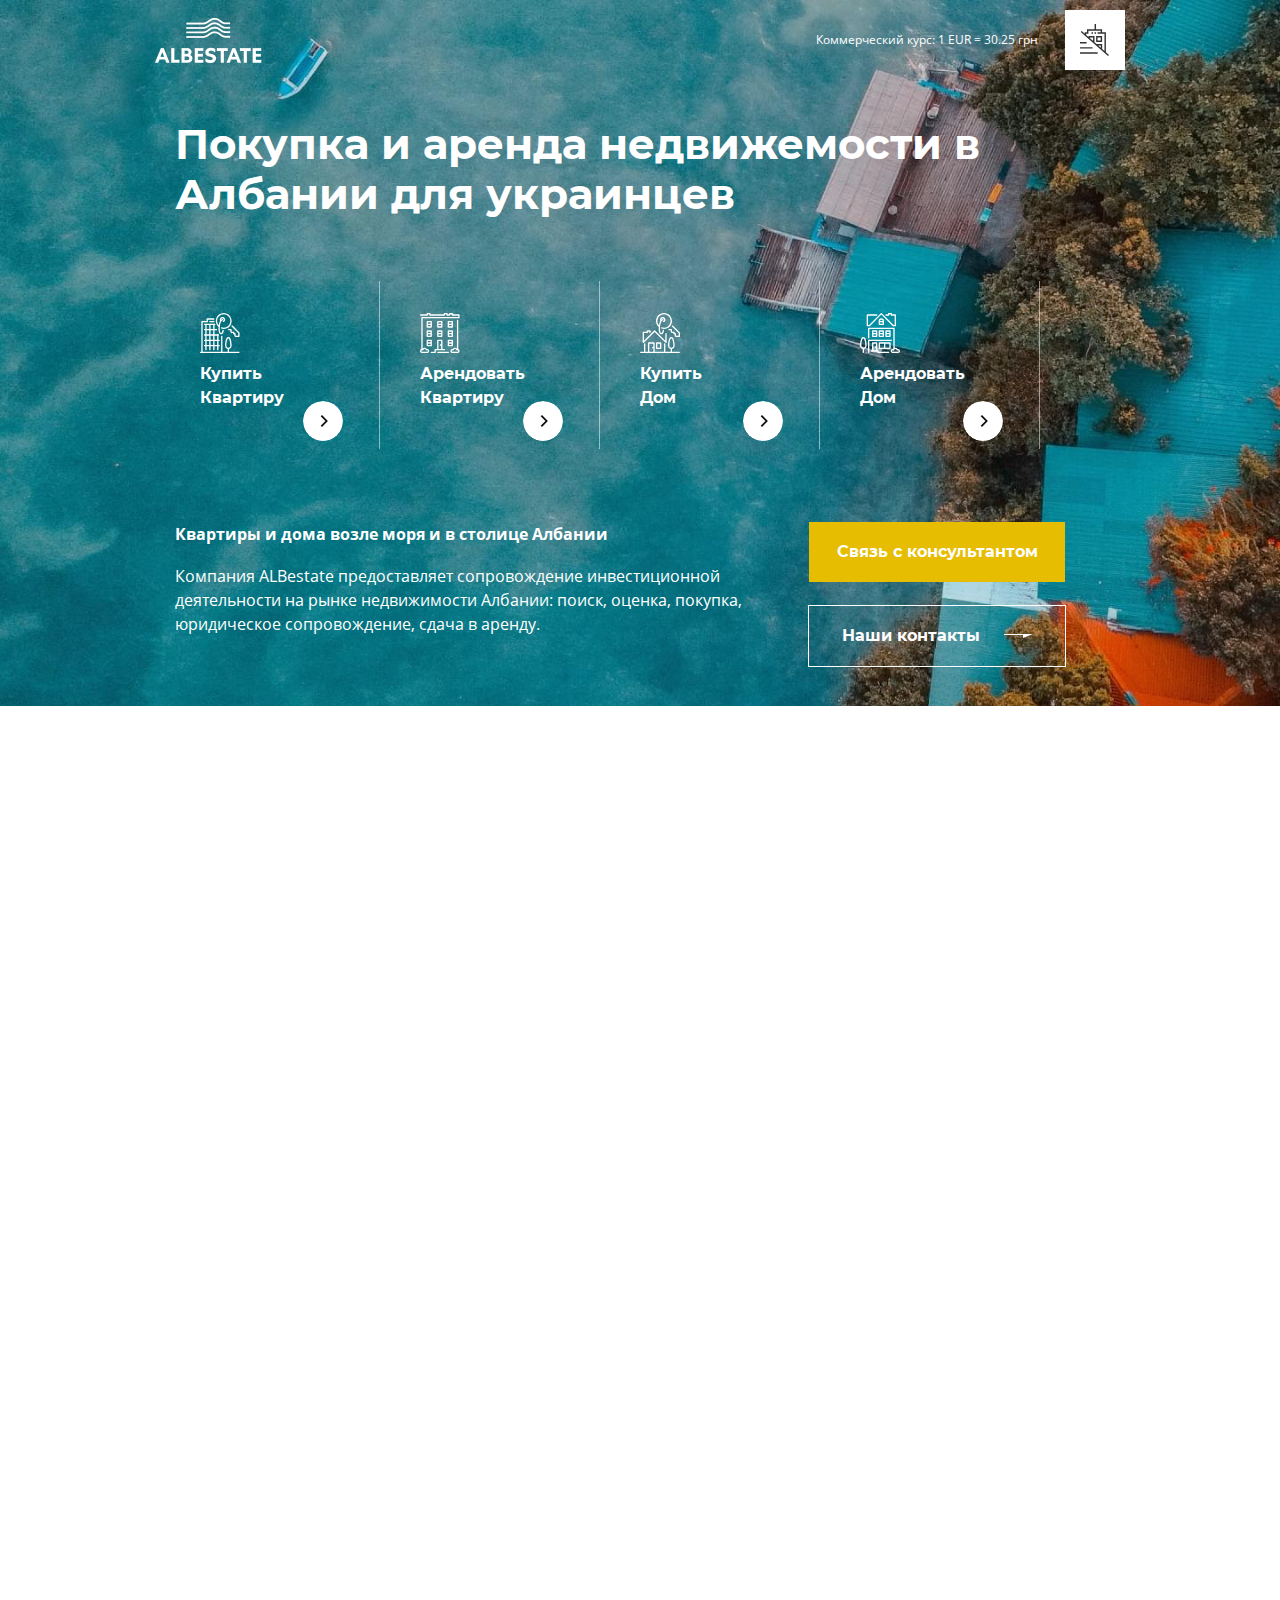
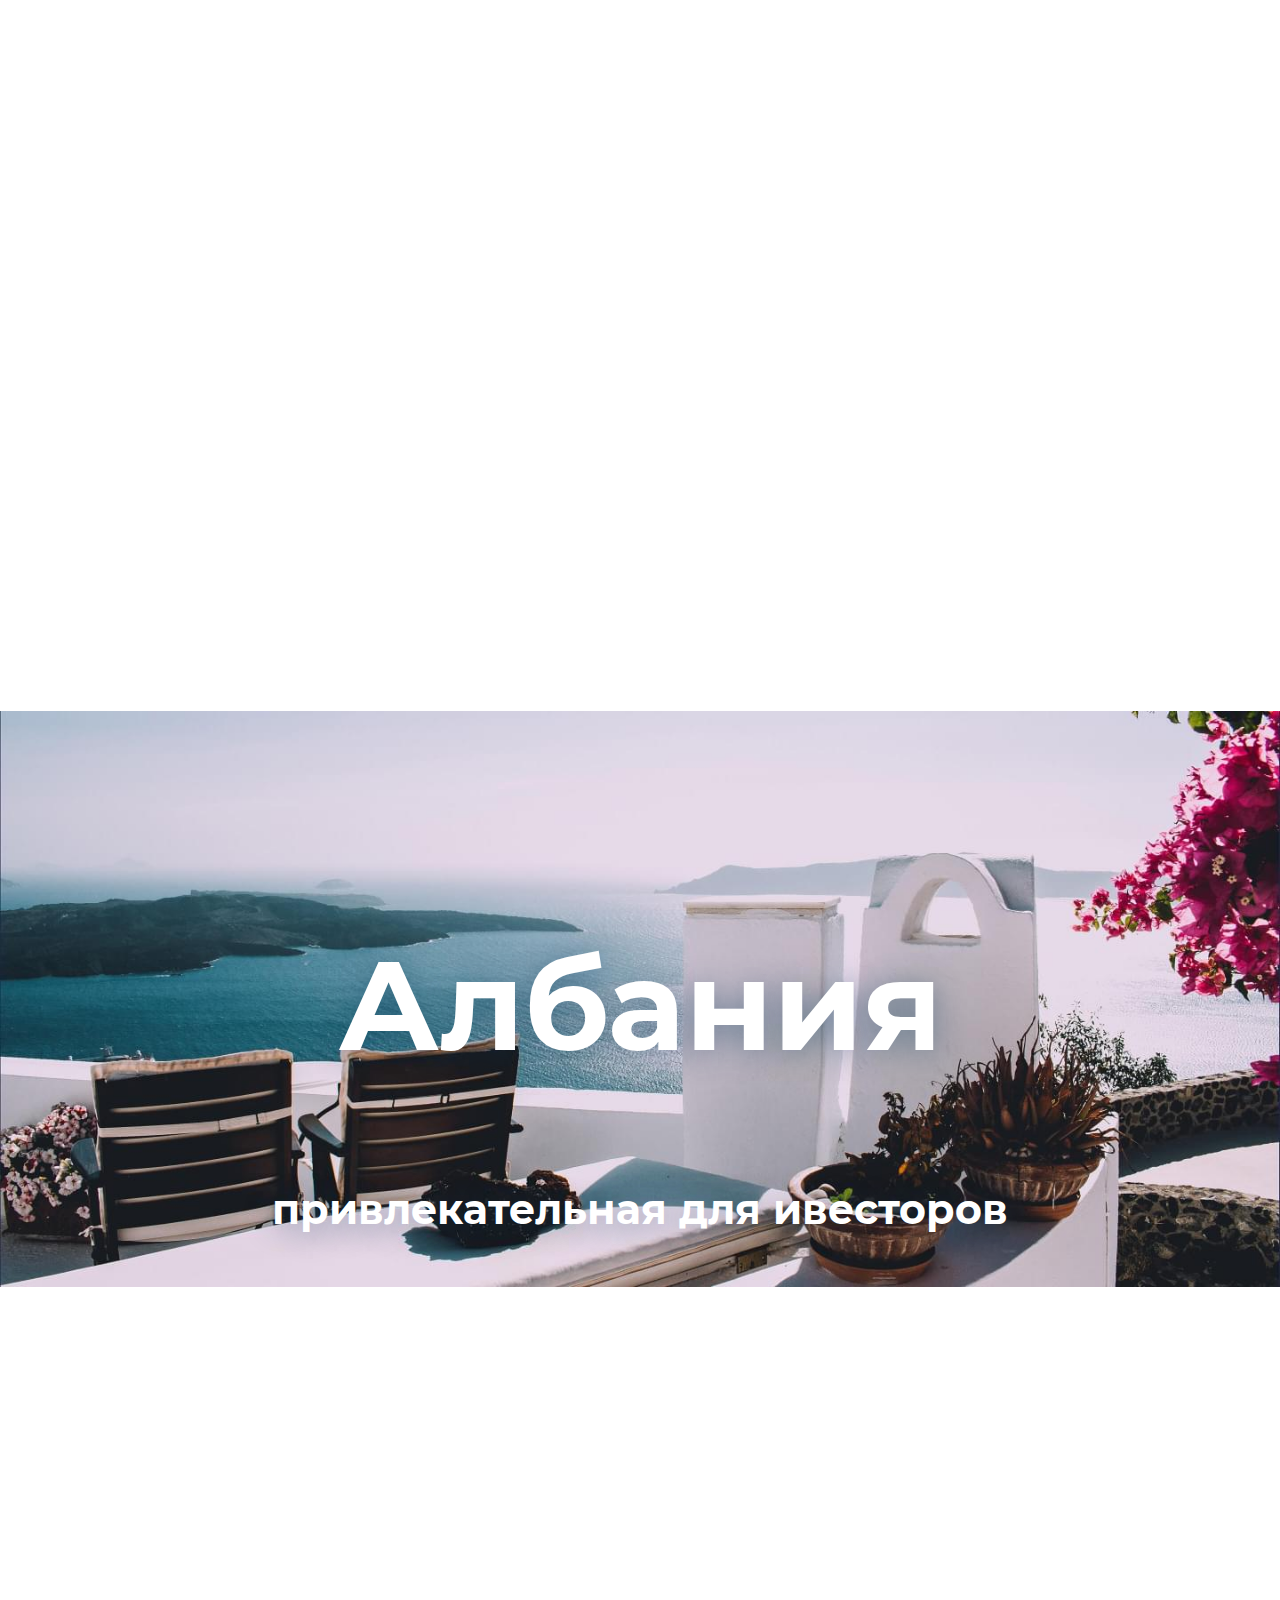
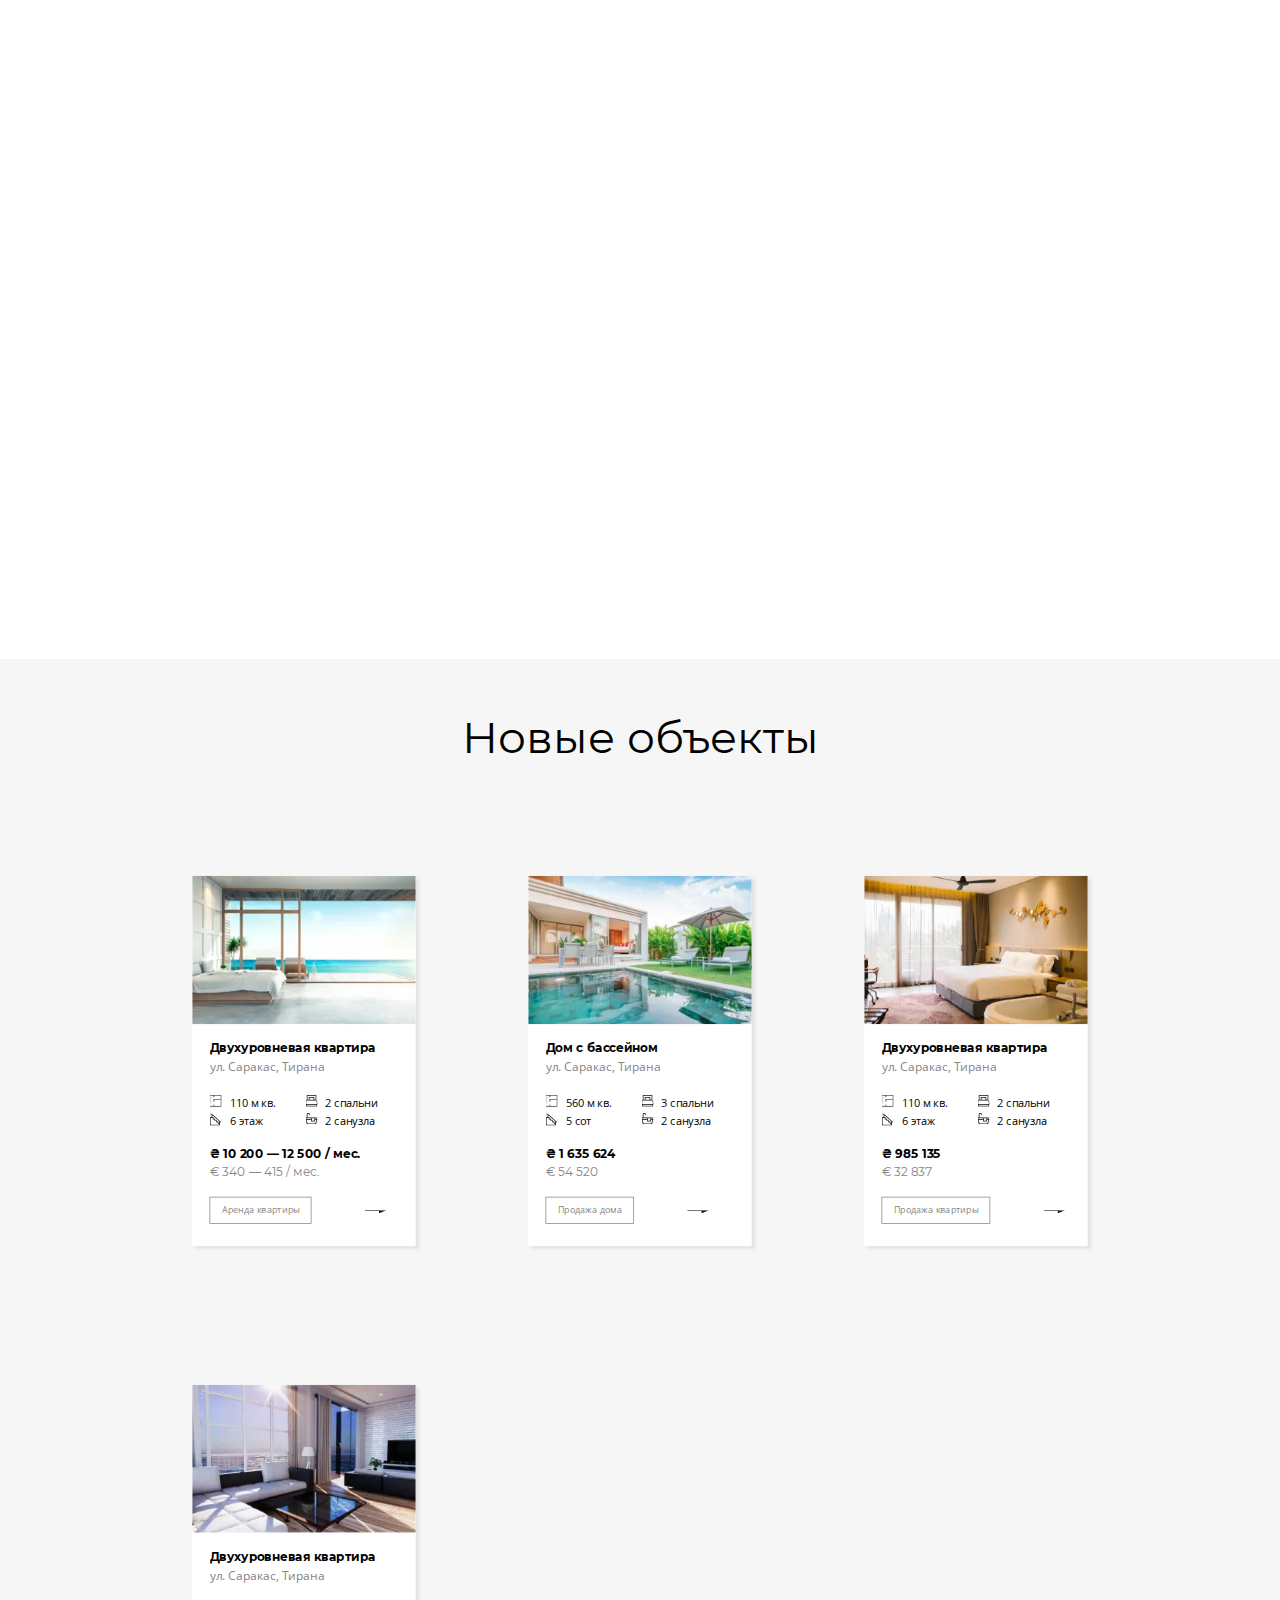
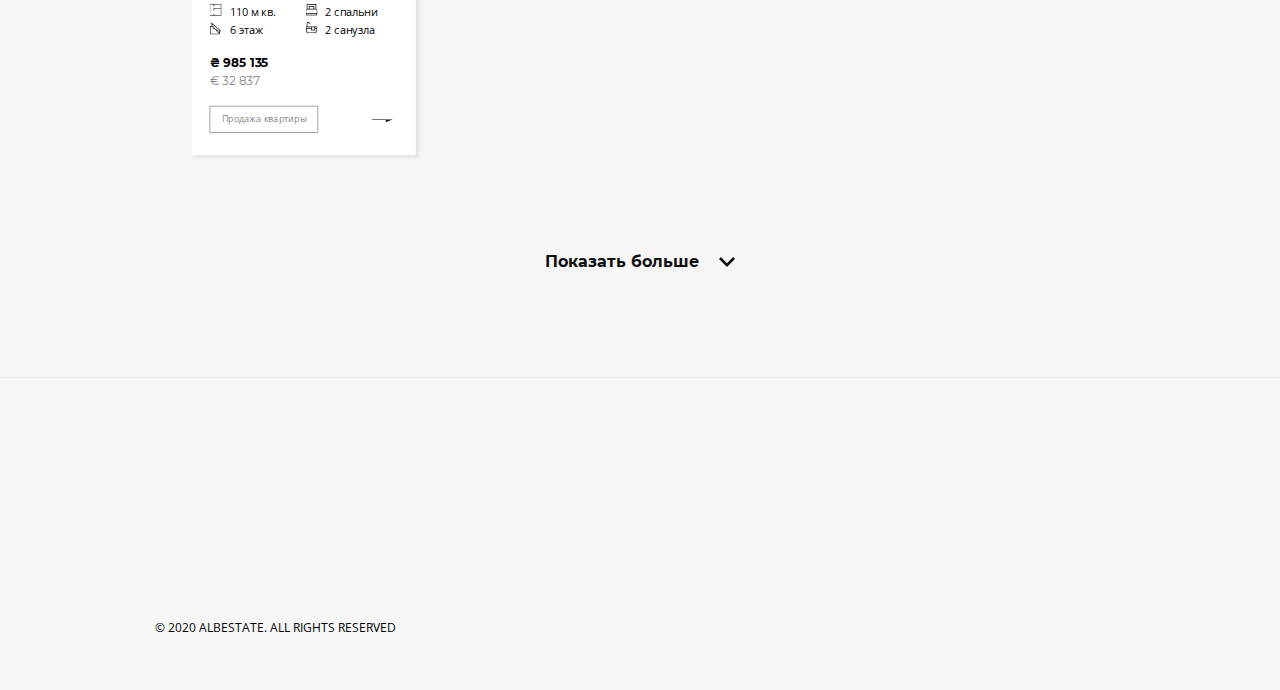
==== commit c2944fe2: "new added" ====
--- a/index.html
+++ b/index.html
@@ -4,7 +4,6 @@
 <head>    <meta charset="UTF-8">    <meta name="viewport" content="width=device-width, initial-scale=1.0">-   <link href="https://fonts.googleapis.com/css2?family=Montserrat:wght@400;700;800;900&display=swap" rel="stylesheet">    <link rel="stylesheet" href="css/style.min.css">    <title>allbestate - askomarov</title> </head>@@ -14,7 +13,7 @@
       <div class="background-img">          <header class="header container">    <div class="header__content">-      <a href="#" class="header__logo"><picture><source srcset="img/icons/icon.webp" type="image/webp"><img src="img/icons/icon.png" alt="логотип" /></picture></a>+      <a href="index.html" class="header__logo"><picture><source srcset="img/icons/icon.webp" type="image/webp"><img src="img/icons/icon.png" alt="логотип" /></picture></a>       <span class="header__text">Коммерческий курс: 1 EUR = 30.25 грн</span>       <a href="#popup" class="header__menu-icon btn popup-link" type="submit">          <svg width="60" height="60" viewBox="0 0 60 60" fill="none" xmlns="http://www.w3.org/2000/svg">@@ -61,8 +60,8 @@
             рынке недвижимости Албании: поиск, оценка, покупка, юридическое сопровождение, сдача в аренду.</p>       </div>       <div class="description-main__links">-         <a href="#" class="btn btn-consult">Связь с консультантом</a>-         <a href="#" class="btn btn-contacts">Наши контакты<svg width="29" height="4" viewBox="0 0 29 4" fill="none"+         <a href="#popup_2" class="btn btn-consult popup-link">Связь с консультантом</a>+         <a href="contacts.html" class="btn btn-contacts">Наши контакты<svg width="29" height="4" viewBox="0 0 29 4" fill="none"                xmlns="http://www.w3.org/2000/svg">                <path fill-rule="evenodd" clip-rule="evenodd" d="M19 1L0 1V0L23 2.01072e-06V3.05176e-05H29L19 4.00012V1Z"                   fill="#FFF" />@@ -76,11 +75,12 @@
       <section class="benefits">    <div class="container">       <button class="up-btn"><svg width="16" height="16" viewBox="0 0 16 16" fill="" xmlns="http://www.w3.org/2000/svg">-         <path d="M14.1133 3.05664L8 9.16995L1.88669 3.05664L0 4.94327L8 12.9433L16 4.94327L14.1133 3.05664Z" fill="" />-      </svg>-   </button>+            <path d="M14.1133 3.05664L8 9.16995L1.88669 3.05664L0 4.94327L8 12.9433L16 4.94327L14.1133 3.05664Z"+               fill="" />+         </svg>+      </button>       <div class="benefits__body">-         <div class="row">+         <div class="row revealator-fade revealator-duration1">             <div class="benefits__img ibg"><picture><source srcset="img/image1.webp" type="image/webp"><img src="img/image1.jpg" alt="1" /></picture></div>             <div class="benefits__title">                <h2 class="benefits__h2">Создайте <br><b>новый источник доходов</b> вместе с ALBestate</h2>@@ -97,7 +97,7 @@
                </div>             </div>          </div>-         <div class="row">+         <div class="row revealator-fade revealator-duration1">             <div class="benefits__content content-2">                <h3 class="benefits__h3">Проверенная недвижимость</h3>                <p class="benefits__text">У нас есть офисы в Тиране и Киеве. Недвижимость ALBestate проходит тщательную@@ -106,7 +106,7 @@
             </div>             <div class="benefits__img2 ibg"><picture><source srcset="img/image2.webp" type="image/webp"><img src="img/image2.jpg" alt="2" /></picture></div>          </div>-         <div class="row">+         <div class="row revealator-slideup revealator-duration1">             <div class="benefits__img3 ibg"><picture><source srcset="img/image3.webp" type="image/webp"><img src="img/image3.jpg" alt="3" /></picture></div>             <div class="benefits__content content-3">                <h3 class="benefits__h3">Сопровождение эксплуатации недвижимости</h3>@@ -129,7 +129,7 @@
          <p class="features__text">привлекательная для ивесторов</p>       </div>       <div class="features__row">-         <div class="features__item item-features">+         <div class="features__item item-features revealator-zoomin revealator-delay1 revealator-duration1">             <div class="item-features__body">                <div class="item-features__image ibg"><picture><source srcset="img/icons/iconF1.svg" type="image/webp"><img src="img/icons/iconF1.svg" alt=""></picture></div>                <h3 class="item-features__title">Выгодное расположение</h3>@@ -139,7 +139,7 @@
                </p>             </div>          </div>-         <div class="features__item item-features">+         <div class="features__item item-features revealator-zoomin revealator-delay2 revealator-duration1">             <div class="item-features__body">                <div class="item-features__image "><picture><source srcset="img/icons/iconF2.svg" type="image/webp"><img src="img/icons/iconF2.svg" alt=""></picture></div>                <h3 class="item-features__title">Привлекательно для туристов</h3>@@ -152,7 +152,7 @@
                </p>             </div>          </div>-         <div class="features__item item-features">+         <div class="features__item item-features revealator-zoomin revealator-delay3 revealator-duration1">             <div class="item-features__body">                <div class="item-features__image "><picture><source srcset="img/icons/iconF3.svg" type="image/webp"><img src="img/icons/iconF3.svg" alt=""></picture></div>                <h3 class="item-features__title">Летний отдых</h3>@@ -163,7 +163,7 @@
                </p>             </div>          </div>-         <div class="features__item item-features">+         <div class="features__item item-features revealator-zoomin revealator-delay4 revealator-duration1">             <div class="item-features__body">                <div class="item-features__image "><picture><source srcset="img/icons/iconF4.svg" type="image/webp"><img src="img/icons/iconF4.svg" alt=""></picture></div>                <h3 class="item-features__title">Активное развитие</h3>@@ -183,7 +183,7 @@
    <div class="container">       <h2 class="objects__title">Новые объекты</h2>       <div class="objects__row">-         <div class="objects__item item-object show">+         <a href="#" class="objects__item item-object show revealator-zoomin revealator-delay4 revealator-duration1">             <div class="item-object__image ibg"><picture><source srcset="img/obimage1.webp" type="image/webp"><img src="img/obimage1.jpg" alt="" /></picture></div>             <div class="item-object__body">                <div class="item-object__title">Двухуровневая квартира</div>@@ -198,8 +198,8 @@
                <div class="item-object__cost2">€ 340 — 415 / мес.</div>                <div class="item-object__link">Аренда квартиры</div>             </div>-         </div>-         <div class="objects__item item-object show">+         </a>+         <a href="#" class="objects__item item-object show revealator-zoomin revealator-delay3 revealator-duration1">             <div class="item-object__image ibg"><picture><source srcset="img/obimage2.webp" type="image/webp"><img src="img/obimage2.jpg" alt="" /></picture></div>             <div class="item-object__body">                <div class="item-object__title">Дом с бассейном</div>@@ -214,8 +214,8 @@
                <div class="item-object__cost2">€ 54 520</div>                <div class="item-object__link">Продажа дома</div>             </div>-         </div>-         <div class="objects__item item-object show">+         </a>+         <a href="#" class="objects__item item-object show revealator-zoomin revealator-delay2 revealator-duration1">             <div class="item-object__image ibg"><picture><source srcset="img/obimage3.webp" type="image/webp"><img src="img/obimage3.jpg" alt="" /></picture></div>             <div class="item-object__body">                <div class="item-object__title">Двухуровневая квартира</div>@@ -230,8 +230,8 @@
                <div class="item-object__cost2">€ 32 837</div>                <div class="item-object__link">Продажа квартиры</div>             </div>-         </div>-         <div class="objects__item item-object show">+         </a>+         <a href="#" class="objects__item item-object show revealator-zoomin revealator-delay1 revealator-duration1">             <div class="item-object__image ibg"><picture><source srcset="img/obimage4.webp" type="image/webp"><img src="img/obimage4.jpg" alt="" /></picture></div>             <div class="item-object__body">                <div class="item-object__title">Двухуровневая квартира</div>@@ -246,8 +246,8 @@
                <div class="item-object__cost2">€ 32 837</div>                <div class="item-object__link">Продажа квартиры</div>             </div>-         </div>-         <div class="objects__item item-object">+         </a>+         <a href="#" class="objects__item item-object">             <div class="item-object__image ibg"><picture><source srcset="img/obimage1.webp" type="image/webp"><img src="img/obimage1.jpg" alt="" /></picture></div>             <div class="item-object__body">                <div class="item-object__title">Двухуровневая квартира</div>@@ -262,8 +262,8 @@
                <div class="item-object__cost2">€ 340 — 415 / мес.</div>                <div class="item-object__link">Аренда квартиры</div>             </div>-         </div>-         <div class="objects__item item-object">+         </a>+         <a href="#" class="objects__item item-object">             <div class="item-object__image ibg"><picture><source srcset="img/obimage2.webp" type="image/webp"><img src="img/obimage2.jpg" alt="" /></picture></div>             <div class="item-object__body">                <div class="item-object__title">Дом с бассейном</div>@@ -278,8 +278,8 @@
                <div class="item-object__cost2">€ 54 520</div>                <div class="item-object__link">Продажа дома</div>             </div>-         </div>-         <div class="objects__item item-object">+         </a>+         <a href="#" class="objects__item item-object">             <div class="item-object__image ibg"><picture><source srcset="img/obimage3.webp" type="image/webp"><img src="img/obimage3.jpg" alt="" /></picture></div>             <div class="item-object__body">                <div class="item-object__title">Двухуровневая квартира</div>@@ -294,8 +294,8 @@
                <div class="item-object__cost2">€ 32 837</div>                <div class="item-object__link">Продажа квартиры</div>             </div>-         </div>-         <div class="objects__item item-object">+         </a>+         <a href="#" class="objects__item item-object">             <div class="item-object__image ibg"><picture><source srcset="img/obimage4.webp" type="image/webp"><img src="img/obimage4.jpg" alt="" /></picture></div>             <div class="item-object__body">                <div class="item-object__title">Двухуровневая квартира</div>@@ -310,7 +310,7 @@
                <div class="item-object__cost2">€ 32 837</div>                <div class="item-object__link">Продажа квартиры</div>             </div>-         </div>+         </a>       </div>       <button type="submit" class="objects__btn btn show">Показать больше<svg width="16" height="16" viewBox="0 0 16 16" fill="none" xmlns="http://www.w3.org/2000/svg">          <path d="M14.1133 3.05664L8 9.16995L1.88669 3.05664L0 4.94327L8 12.9433L16 4.94327L14.1133 3.05664Z" fill=""/>@@ -320,7 +320,7 @@
 </section>       <footer class="footer">    <div class="container">-      <div class="footer__row">+      <div class="footer__row revealator-slideright revealator-duration2">          <div class="footer__column logo-footer">             <a href="" class="header__logo"><picture><source srcset="img/icons/LogoBlack.svg" type="image/webp"><img src="img/icons/LogoBlack.svg" alt="" /></picture></a>          </div>@@ -345,7 +345,7 @@
             </div>          </div>          <div class="footer__column contact-footer">-            <a href="#" class="btn btn-consult">Связь с консультантом</a>+            <a href="#popup_2" class="btn btn-consult popup-link">Связь с консультантом</a>          </div>        </div>@@ -372,7 +372,7 @@
          <span class="header__text">Коммерческий курс: 1 EUR = 30.25 грн</span>          <div class="burger__links">             <a href="#popup_2" class="btn btn-consult popup-link">Связь с консультантом</a>-            <a href="#" class="btn btn-contacts">Наши контакты <svg width="29" height="4" viewBox="0 0 29 4" fill="none"+            <a href="contacts.html" class="btn btn-contacts">Наши контакты <svg width="29" height="4" viewBox="0 0 29 4" fill="none"                   xmlns="http://www.w3.org/2000/svg">                   <path fill-rule="evenodd" clip-rule="evenodd"                      d="M19 1L0 1V0L23 2.01072e-06V3.05176e-05H29L19 4.00012V1Z" fill="#0F0F0F" />@@ -420,8 +420,30 @@
                <input class="textinput" type="text" name="text" id="text-field" required>                <label class="textlabel" for="text-field">Что ваш интересует?</label>             </div>-            <button class="feedback__submit" type="submit">Отправить</button>+            <!-- <button class="feedback__submit" type="submit">Отправить</button> -->+            <a href="#popup_3" class="feedback__submit popup-link">Отправить</a>          </form>+      </div>++   </div>++</div>+      <div class="thanks contact-popup popup" id="popup_3">+   <div class="contact-popup__body">+      <div class="contact-popup__content popup__content">+         <a href="#" class="popup-close">+            <svg width="20" height="20" viewBox="0 0 20 20" fill="none" xmlns="http://www.w3.org/2000/svg">+               <path fill-rule="evenodd" clip-rule="evenodd"+                  d="M8.33345 10.0001L0.000264956 18.3333L1.66693 20L10.0001 11.6668L18.3333 20L20 18.3333L11.6668 10.0001L20.0002 1.66667L18.3336 0L10.0001 8.33346L1.66667 9.90475e-06L0 1.66668L8.33345 10.0001Z"+                  fill="" />+            </svg>+         </a>+         <div class="contact-popup__ttle">Спасибо за обращение</div>+         <p class="contact-popup__text">Вскоре наш консультант свяжется с вами.+            <br>Ожидайте звонок или письмо по электронной почте.+         </p>+         <a href="" class="feedback__submit thanks-btn" type="submit">Хорошо</a>+       </div>     </div>--- a/css/style.min.css
+++ b/css/style.min.css
@@ -1 +1 @@
-@charset "UTF-8";@font-face{font-family:OpenSans;font-display:swap;src:url(../fonts/OpenSans-Bold.woff) format("woff"),url(../fonts/OpenSans-Bold.woff2) format("woff2");font-weight:700;font-style:normal}@font-face{font-family:OpenSans;font-display:swap;src:url(../fonts/OpenSans-Regular.woff) format("woff"),url(../fonts/OpenSans-Regular.woff2) format("woff2");font-weight:400;font-style:normal}@font-face{font-family:Montserrat;font-display:swap;src:url(../fonts/Montserrat-Bold.woff) format("woff"),url(../fonts/Montserrat-Bold.woff2) format("woff2");font-weight:700;font-style:normal}@font-face{font-family:Montserrat;font-display:swap;src:url(../fonts/Montserrat-Regular.woff) format("woff"),url(../fonts/Montserrat-Regular.woff2) format("woff2");font-weight:400;font-style:normal}*{padding:0;margin:0;border:0}*,:after,:before{-webkit-box-sizing:border-box;box-sizing:border-box}:active,:focus{outline:0}a:active,a:focus{outline:0}aside,footer,header,nav,section{display:block}body,html{height:100%;min-width:320px}body{line-height:1;font-family:Montserrat;-ms-text-size-adjust:100%;-moz-text-size-adjust:100%;-webkit-text-size-adjust:100%}button,input,textarea{font-family:Montserrat}input::-ms-clear{display:none}button{cursor:pointer}button::-moz-focus-inner{padding:0;border:0}a,a:visited{text-decoration:none}a:hover{text-decoration:none}ul li{list-style:none}img{vertical-align:top}h1,h2,h3,h4,h5,h6{font-weight:inherit;font-size:inherit}body{color:#000;font-size:14px;scroll-behavior:smooth}body.lock{overflow:hidden}.wrapper{width:100%;min-height:100%;overflow:hidden}.background-img{background:url(../img/fon.jpg) 0 0 no-repeat;background-size:contain;-webkit-transition:-webkit-transform .2s linear 0s;transition:-webkit-transform .2s linear 0s;-o-transition:transform .2s linear 0s;transition:transform .2s linear 0s;transition:transform .2s linear 0s,-webkit-transform .2s linear 0s}.container{max-width:1280px;margin:0 auto;width:100%}.rub:after{content:"₽"}.noselect{-webkit-touch-callout:none;-webkit-user-select:none;-moz-user-select:none;-ms-user-select:none;user-select:none}ol.counter{list-style-type:none;counter-reset:item}ol.counter li{position:relative;padding:0 0 0 45px}ol.counter li:before{counter-increment:item;content:counter(item);position:absolute;left:0;top:0;color:#818181;font-size:14px;font-weight:700;text-align:center;line-height:26px;border-radius:50%;width:28px;height:28px;border:1px solid #4274bb}.ellipsis{display:block;overflow:hidden;width:100%;white-space:nowrap;-o-text-overflow:ellipsis;text-overflow:ellipsis}.es{overflow:hidden;white-space:nowrap;-o-text-overflow:ellipsis;text-overflow:ellipsis}.table{display:table;font-size:0;width:100%}.trow{display:table-row}.cell{display:table-cell}.cell.full{width:100%}.ibg{position:relative}.ibg img{position:absolute;width:100%;height:100%;top:0;left:0;-o-object-fit:cover;object-fit:cover}body.ie .ibg{background-position:center;background-size:cover;background-repeat:no-repeat}body.ie .ibg img{width:0;height:0;opacity:0;visibility:hidden}.video{position:relative;overflow:hidden;height:0;padding-bottom:56.25%}.video embed,.video iframe,.video object,.video video{position:absolute;top:0;left:0;width:100%;height:100%}.videobg embed,.videobg iframe,.videobg object,.videobg video{position:fixed;top:50%;left:50%;min-width:100%;min-height:100%;width:auto;height:auto;z-index:-100;-webkit-transform:translateX(-50%) translateY(-50%);-ms-transform:translateX(-50%) translateY(-50%);transform:translateX(-50%) translateY(-50%);background-size:cover}.moretext{overflow:hidden}.moretext__more{cursor:pointer}.moretext__more span{font-style:normal}.moretext__more span:first-child{display:block}.moretext__more span:last-child{display:none}.moretext__more.active span{font-style:normal}.moretext__more.active span:first-child{display:none}.moretext__more.active span:last-child{display:block}.graystyle{-webkit-transition:all .8s ease 0s;-o-transition:all .8s ease 0s;transition:all .8s ease 0s;filter:grayscale(1);-webkit-filter:grayscale(1);-moz-filter:grayscale(1);-o-filter:grayscale(1)}.graystyleoff{filter:grayscale(0);-webkit-filter:grayscale(0);-moz-filter:grayscale(0);-o-filter:grayscale(0)}.slick-slider{position:relative}.slick-slider .slick-list,.slick-slider .slick-track{-webkit-transform:translate3d(0,0,0);-ms-transform:translate3d(0,0,0);transform:translate3d(0,0,0)}.slick-slider .slick-list{position:relative;overflow:hidden;width:100%}.slick-slider .slick-track{position:relative;width:100%;display:-webkit-box;display:-ms-flexbox;display:flex;font-size:0}.slick-slider .slick-slide{position:relative}.tab__item{display:none}.tab__item.active{display:block}.mirror{-webkit-transform:scale(-1,1);-ms-transform:scale(-1,1);transform:scale(-1,1)}.nicescroll-rails{z-index:1000!important}.gm-style-iw-t{opacity:0}.baloon{opacity:1;right:-7px!important;bottom:80px!important}.baloon button{display:none!important}.baloon:after{display:none!important}.baloon-style{display:none}.baloon-content.gm-style-iw{opacity:1;border-radius:0!important;max-width:300px!important;padding:0!important;left:0!important;width:100%!important;overflow:visible!important}.baloon-content.gm-style-iw>.gm-style-iw-d{overflow:hidden!important;max-width:none!important}.baloon-content.gm-style-iw:after{display:none!important}.baloon-close{top:18px!important}.header{height:80px}.header__content{height:100%;display:-webkit-box;display:-ms-flexbox;display:flex;-webkit-box-align:center;-ms-flex-align:center;align-items:center}.header__logo{-webkit-box-flex:0;-ms-flex:0 0 106.35px;flex:0 0 106.35px;height:45px}.header__text{-webkit-box-flex:1;-ms-flex:1 1 auto;flex:1 1 auto;text-align:right;color:#fff;font-size:12px;line-height:24px;font-family:OpenSans}.header__menu-icon{-webkit-box-flex:0;-ms-flex:0 0 60px;flex:0 0 60px;height:60px;margin-left:2.08333vw}.header__menu-icon svg rect{fill:#fff}.header__menu-icon svg path{fill:#333}.header__menu-icon:hover svg rect{fill:#e6bd00}.header__menu-icon:hover svg path{fill:#fff}.container-main{padding-top:4.86111vw;padding-right:29.86111vw;padding-bottom:6.66667vw}.header-main__title{font-weight:700;font-size:44px;font-size:calc(30px + 14 * ((100vw - 320px)/ 1120));line-height:calc(52 / 44);color:#fff}.header-main__ul{display:-webkit-box;display:-ms-flexbox;display:flex;-ms-flex-wrap:wrap;flex-wrap:wrap;margin:4.86111vw 0 5.69444vw;overflow:hidden}.header-main__li{margin-right:30px;position:relative}.header-main__li:last-child{margin-right:0}.header-main__li::after{position:absolute;top:0;right:-15px;content:"";display:block;height:100%;width:1px;background:rgba(255,255,255,.5)}.header-main__link{padding:32px 22px 8px 25px;position:relative;display:inline-block;width:190px;height:168px;font-weight:700;font-size:16px;line-height:24px;color:#fff}.header-main__link span:after{position:absolute;bottom:8px;right:22px;content:"";display:inline-block;width:40px;height:40px;border-radius:50%;background:url(../img/icons/arrow.svg) 0 0 no-repeat}.header-main__link:hover span:after{background:url(../img/icons/arrow_hover.svg) 0 0 no-repeat}.header-main__iamge{width:40px;height:40px;margin-bottom:9px}.description-main{font-size:16px;line-height:24px;color:#fff;display:-webkit-box;display:-ms-flexbox;display:flex}.description-main__text{font-family:OpenSans}.description-main__links{-webkit-box-flex:0;-ms-flex:0 0 256px;flex:0 0 256px;display:-webkit-box;display:-ms-flexbox;display:flex;-webkit-box-orient:vertical;-webkit-box-direction:normal;-ms-flex-direction:column;flex-direction:column;margin:0 40px 0 30px}.p-bold{font-weight:700;margin-bottom:18px}.btn{width:256px;height:60px;display:inline-block;color:#fff;font-weight:700;display:-webkit-box;display:-ms-flexbox;display:flex;-webkit-box-pack:center;-ms-flex-pack:center;justify-content:center;-webkit-box-align:center;-ms-flex-align:center;align-items:center}.btn-consult{background:#e6bd00}.btn-consult:hover{background:#fff;color:#0f0f0f;outline:1px solid #0f0f0f}.btn-contacts{outline:1px solid #fff;margin-top:24px}.btn-contacts:hover{background:#fff;color:#0f0f0f;outline:1px solid #0f0f0f}.btn-contacts svg{margin-left:24px}.popup{-webkit-overflow-scrolling:touch;background-color:#fff;opacity:0;visibility:hidden;position:fixed!important;top:0;left:0;width:100%;height:100%;overflow-y:auto;overflow-x:hidden;-webkit-transition:all .2s linear 0s;-o-transition:all .2s linear 0s;transition:all .2s linear 0s;z-index:100;-webkit-transform:translate(100%);-ms-transform:translate(100%);transform:translate(100%)}.popup.show{-webkit-transform:translateX(0);-ms-transform:translateX(0);transform:translateX(0)}.burger__row{display:-webkit-box;display:-ms-flexbox;display:flex}.burger__column.content{-ms-flex-item-align:center;align-self:center;margin:0 auto}.burger__column.ibg{width:44.86111vw;height:100vh;-webkit-box-flex:0;-ms-flex:0 1 44.86111vw;flex:0 1 44.86111vw}.burger__li{margin-bottom:29px}.burger__link{font-weight:700;font-size:44px;font-size:calc(24px + 20 * ((100vw - 320px)/ 1120));line-height:calc(66 / 44);color:#0f0f0f;position:relative;z-index:4}.burger__link:after{content:"";position:absolute;z-index:1;bottom:0;display:none;width:100%;height:6px;background:#e6bd00}.burger__link:hover::after{display:block}.burger__links{margin-top:65px;display:-webkit-box;display:-ms-flexbox;display:flex}.burger .btn-contacts{background:#fff;color:#0f0f0f;outline:1px solid #0f0f0f;margin:0;margin-left:30px}.burger .btn-contacts svg{margin-left:24px}.burger .header__text{color:#868686;font-size:16px;line-height:24px;text-align:center}.popup-close{position:absolute;width:60px;height:60px;top:12px;right:0;color:#000;text-decoration:none;display:-webkit-box;display:-ms-flexbox;display:flex;-webkit-box-align:center;-ms-flex-align:center;align-items:center;-webkit-box-pack:center;-ms-flex-pack:center;justify-content:center}.popup-close svg{fill:#868686}.popup-close:hover svg{fill:#0f0f0f}.contact-popup__body{background:pink;display:-webkit-box;display:-ms-flexbox;display:flex;-webkit-box-pack:center;-ms-flex-pack:center;justify-content:center;-webkit-box-align:center;-ms-flex-align:center;align-items:center;color:#868686}.contact-popup__content{margin-top:6.73611vw;width:793px;padding-top:88px;display:-webkit-box;display:-ms-flexbox;display:flex;-webkit-box-orient:vertical;-webkit-box-direction:normal;-ms-flex-direction:column;flex-direction:column;-webkit-box-align:center;-ms-flex-align:center;align-items:center;position:relative}.contact-popup__ttle{font-size:44px;font-size:calc(24px + 20 * ((100vw - 320px)/ 1120));line-height:calc(66 / 44);color:#0f0f0f;margin-bottom:12px}.contact-popup__form{width:380px}.contact-popup__form>div{height:50px;position:relative;display:-webkit-box;display:-ms-flexbox;display:flex;-webkit-box-orient:vertical;-webkit-box-direction:normal;-ms-flex-direction:column;flex-direction:column;-webkit-box-pack:end;-ms-flex-pack:end;justify-content:flex-end;margin-top:18px}.contact-popup__form input{height:100%;border-bottom:1px solid #c4c4c4;color:#0f0f0f;font-family:OpenSans;font-size:16px;line-height:24px}.contact-popup__form label{position:absolute;top:40%;left:0;-webkit-transition:all .3s ease 0s;-o-transition:all .3s ease 0s;transition:all .3s ease 0s}.contact-popup__form input:focus+label,.contact-popup__form input:valid+label{top:-5px;font-size:12px;line-height:24px}.contact-popup__form input:focus{border-bottom:2px solid #00b7d6}.feedback__submit{margin:5.90278vw auto 0;display:-webkit-box;display:-ms-flexbox;display:flex;-webkit-box-align:center;-ms-flex-align:center;align-items:center;-webkit-box-pack:center;-ms-flex-pack:center;justify-content:center;width:214px;height:60px;background:#e6bd00;color:#fff;font-weight:700;font-size:16px;line-height:24px;color:#fff}.feedback__submit:hover{color:#0f0f0f;background:#fff;border:1px solid #0f0f0f}.benefits{padding:7.5vw 0 0 0;margin-bottom:10.48611vw;background:#fff}.benefits__body{display:-webkit-box;display:-ms-flexbox;display:flex;-ms-flex-wrap:wrap;flex-wrap:wrap}.benefits .row{display:-webkit-box;display:-ms-flexbox;display:flex;-webkit-box-pack:justify;-ms-flex-pack:justify;justify-content:space-between;-webkit-box-align:center;-ms-flex-align:center;align-items:center}.benefits .row:first-child{margin-bottom:14.44444vw}.benefits .row:nth-child(2){margin-bottom:12.77778vw}.benefits__img{width:35.55556vw;height:35.55556vw;min-height:200px;min-width:150px}.benefits__title{-webkit-box-flex:0;-ms-flex:0 1 630px;flex:0 1 630px}.benefits__h2{font-size:44px;font-size:calc(24px + 20 * ((100vw - 320px)/ 1120));line-height:calc(59 / 44);margin-bottom:7.77778vw}.benefits__content{-webkit-box-flex:0;-ms-flex:0 1 410px;flex:0 1 410px}.benefits__h3{font-weight:700;font-size:24px;line-height:36px;margin-bottom:21px}.benefits__text{font-size:16px;line-height:24px;font-family:OpenSans}.benefits__img2{width:50.97222vw;height:33.19444vw;min-height:200px;min-width:200px}.benefits__img3{width:53.33333vw;height:31.875vw;min-height:200px;min-width:200px}.benefits .container{position:relative}.up-btn{position:fixed;z-index:20;right:5.625vw;top:80%;opacity:0;visibility:hidden}.features{position:relative;padding-bottom:4.65278vw}.features__bgi{position:absolute;z-index:-1;top:0;left:0;width:100%;height:45vw;min-height:350px;background:url(../img/albania.jpg) 0 0 no-repeat;background-size:cover}.features__t{display:-webkit-box;display:-ms-flexbox;display:flex;-webkit-box-orient:vertical;-webkit-box-direction:normal;-ms-flex-direction:column;flex-direction:column;-webkit-box-align:center;-ms-flex-align:center;align-items:center;-webkit-box-pack:center;-ms-flex-pack:center;justify-content:center;padding-top:12.29167vw}.features__title{font-weight:800;font-size:143px;font-size:calc(30px + 113 * ((100vw - 320px)/ 1120));line-height:66px;line-height:calc(143 / 66);text-shadow:0 4px 31px rgba(1,54,87,.44);color:#fff}.features__text{margin-top:48px;font-weight:700;font-size:44px;font-size:calc(24px + 20 * ((100vw - 320px)/ 1120));line-height:36px;text-shadow:0 4px 31px rgba(1,54,87,.44);color:#fff;text-align:center}.features__row{display:-webkit-box;display:-ms-flexbox;display:flex;-ms-flex-wrap:wrap;flex-wrap:wrap;-webkit-box-pack:justify;-ms-flex-pack:justify;justify-content:space-between;margin-top:10.34722vw}.item-features{-webkit-box-flex:0;-ms-flex:0 0 298px;flex:0 0 298px;background:#fff;border:1px solid #eaeaea}.item-features__body{padding:40px 45px 0 45px;display:-webkit-box;display:-ms-flexbox;display:flex;-webkit-box-orient:vertical;-webkit-box-direction:normal;-ms-flex-direction:column;flex-direction:column;-webkit-box-pack:center;-ms-flex-pack:center;justify-content:center;-webkit-box-align:center;-ms-flex-align:center;align-items:center;text-align:center}.item-features__image{width:60px;height:60px;margin-bottom:36px}.item-features__title{font-weight:700;font-size:20px;line-height:30px;color:#0f0f0f;margin-bottom:20px}.item-features__text{-webkit-box-flex:1;-ms-flex:1 1 auto;flex:1 1 auto;font-size:14px;line-height:24px;font-family:OpenSans;color:#0f0f0f}.objects{background:#f6f6f6;padding-bottom:6.59722vw}.objects__title{font-size:44px;line-height:66px;text-align:center;padding:3.47222vw 0}.objects__row{display:-webkit-box;display:-ms-flexbox;display:flex;-ms-flex-wrap:wrap;flex-wrap:wrap;-webkit-box-pack:justify;-ms-flex-pack:justify;justify-content:space-between}.objects__btn{background:0 0;font-weight:700;font-size:16px;line-height:24px;color:#0f0f0f;width:297px;margin:0 auto;opacity:0;visibility:hidden}.objects__btn svg{margin-left:20px;fill:#0f0f0f}.objects__btn:hover{color:#00b7d6}.objects__btn:hover svg{fill:#00b7d6}.item-object{-webkit-box-flex:0;-ms-flex:0 0 298px;flex:0 0 298px;background:#fff;-webkit-box-shadow:4px 4px 4px 0 #93939338;box-shadow:4px 4px 4px 0 #93939338;margin-bottom:15px;opacity:0;visibility:hidden}.item-object:not(.show){display:none}.item-object:hover{-webkit-box-shadow:4px 4px 4px 0 #3e3e3e38;box-shadow:4px 4px 4px 0 #3e3e3e38}.item-object__body{display:-webkit-box;display:-ms-flexbox;display:flex;-webkit-box-orient:vertical;-webkit-box-direction:normal;-ms-flex-direction:column;flex-direction:column;-webkit-box-pack:center;-ms-flex-pack:center;justify-content:center;padding:20px 20px 30px 23px}.item-object__image{width:100%;height:198px;overflow:hidden}.item-object__title{font-weight:700;font-size:16px;line-height:24px}.item-object__adress{font-family:OpenSans;font-size:16px;line-height:24px;color:#868686;margin-bottom:25px}.item-object__property{font-family:OpenSans;font-size:14px;line-height:24px;margin-bottom:20px;display:-webkit-box;display:-ms-flexbox;display:flex;-ms-flex-wrap:wrap;flex-wrap:wrap}.item-object__property>div{-webkit-box-flex:0;-ms-flex:0 0 50%;flex:0 0 50%;padding-left:27px;position:relative}.item-object__property>div::after{content:"";display:inline-block;width:16px;height:18px;position:absolute;top:0;left:0}.item-object__cost1{font-weight:700;font-size:16px;line-height:24px}.item-object__cost2{font-size:16px;line-height:24px;color:#868686}.item-object__link{font-family:OpenSans;font-size:12px;line-height:24px;color:#868686;margin-top:21px;padding:5px 15px;border:1px solid #868686;-ms-flex-item-align:start;align-self:flex-start;position:relative}.item-object__link::after{content:"";position:absolute;top:50%;right:-101px;display:inline-block;width:29px;height:4px;background:url(../img/icons/obarrow.svg) 0 0 no-repeat}.property__square::after{background:url(../img/icons/object1.svg) 0 center no-repeat}.property__floor:after{background:url(../img/icons/object2.svg) 0 center no-repeat}.property__bedrooms:after{background:url(../img/icons/object3.svg) 0 center no-repeat}.property__bath:after{background:url(../img/icons/object4.svg) 0 center no-repeat}.footer{padding:4.58333vw 0 3.88889vw 0;background:#f6f6f6;border-top:1px solid #eaeaea;font-family:OpenSans;font-size:16px;line-height:24px}.footer__row{display:-webkit-box;display:-ms-flexbox;display:flex;-ms-flex-wrap:wrap;flex-wrap:wrap;-webkit-box-pack:justify;-ms-flex-pack:justify;justify-content:space-between;margin-bottom:36px}.footer__column{-webkit-box-flex:0;-ms-flex:0 0 25%;flex:0 0 25%}.footer__adress{color:#868686}.footer__adress p{color:#0f0f0f}.footer__email{margin-top:24px;color:#868686}.footer__email p{color:#0f0f0f}.footer__phone{color:#868686}.footer__telegram{margin-top:24px;color:#868686}.footer__telegram p{color:#0f0f0f}.footer__copyrights{font-size:12px}.footer .btn{width:100%;text-align:center}.show{opacity:1;visibility:visible}.moved{-webkit-transform:translate(-100%);-ms-transform:translate(-100%);transform:translate(-100%)}.up-btn{display:inline-block;width:50px;height:50px;display:-webkit-box;display:-ms-flexbox;display:flex;-webkit-box-align:center;-ms-flex-align:center;align-items:center;-webkit-box-pack:center;-ms-flex-pack:center;justify-content:center;border:1px solid #eaeaea;background:#fff;-webkit-box-shadow:6px 6px 10px rgba(161,161,161,.15);box-shadow:6px 6px 10px rgba(161,161,161,.15)}.up-btn svg{-webkit-transform:rotate(180deg);-ms-transform:rotate(180deg);transform:rotate(180deg);fill:#868686}.up-btn:hover svg{fill:#00b7d6}.up-btn:hover{-webkit-box-shadow:10px 15px 10px rgba(161,161,161,.15);box-shadow:10px 15px 10px rgba(161,161,161,.15)}@media (max-width:1430px){.background-img{background-size:cover}}@media (max-width:1292px){.container{max-width:970px}.container-main{padding:40px 20px}.benefits .row:first-child{margin-bottom:40px}.benefits .row:nth-child(2){margin-bottom:40px}.benefits__title{padding:5px}.benefits__h2{margin-bottom:20px}.benefits__content{padding:5px}.features__row{-webkit-box-pack:space-evenly;-ms-flex-pack:space-evenly;justify-content:space-evenly}.item-features{-webkit-box-flex:0;-ms-flex:0 0 35%;flex:0 0 35%;margin-bottom:15px}.item-features__body{padding:30px 20px 20px}}@media (max-width:1005px){.burger__column.content{display:-webkit-box;display:-ms-flexbox;display:flex;-webkit-box-orient:vertical;-webkit-box-direction:normal;-ms-flex-direction:column;flex-direction:column;position:relative;z-index:2}.burger__ul{text-align:center}.burger__links{-ms-flex-wrap:wrap;flex-wrap:wrap;margin-top:15px;-webkit-box-pack:center;-ms-flex-pack:center;justify-content:center}.burger .btn-contacts{margin-left:0}}@media (max-width:991.98px){.container{max-width:750px}.container-main{padding:30px 0}.header-main__title{text-align:center}.header-main__ul{-webkit-box-pack:center;-ms-flex-pack:center;justify-content:center}.header-main__li{-webkit-box-flex:0;-ms-flex:0 1 30%;flex:0 1 30%;margin-bottom:10px}.header-main__li:last-child{margin-right:30px}.benefits .row:first-child{display:inline-block}.benefits__img{-webkit-box-flex:0;-ms-flex:0 1 50%;flex:0 1 50%}.benefits__img{float:left;margin-right:10px}.benefits__title{-webkit-box-flex:0;-ms-flex:0 1 50%;flex:0 1 50%}.features__text{margin-top:0}.item-features{-webkit-box-flex:0;-ms-flex:0 0 40%;flex:0 0 40%}.objects__row{-webkit-box-pack:space-evenly;-ms-flex-pack:space-evenly;justify-content:space-evenly}}@media (max-width:928px){.burger .btn-contacts{margin-top:15px}}@media (max-width:890px){.contact-popup__content{width:100%;text-align:center;padding-top:0;margin:0}}@media (max-width:820px){.burger__column.content{margin-top:50px}.burger__column.ibg{position:absolute;z-index:1}.burger .btn-contacts{margin-top:0}}@media (max-width:767.98px){.container{max-width:none;padding:0 10px}.description-main{-webkit-box-orient:vertical;-webkit-box-direction:normal;-ms-flex-direction:column;flex-direction:column;-webkit-box-align:center;-ms-flex-align:center;align-items:center;text-align:center}.description-main__links{margin-top:15px;-webkit-box-flex:0;-ms-flex:0 0 200px;flex:0 0 200px}.p-bold{margin-bottom:15px}.benefits .row:nth-child(2){-ms-flex-wrap:wrap;flex-wrap:wrap}.benefits .row{-ms-flex-wrap:wrap-reverse;flex-wrap:wrap-reverse;-webkit-box-pack:center;-ms-flex-pack:center;justify-content:center}.benefits__h2{margin-bottom:0}.benefits__h3{text-align:center}.benefits__text{text-align:center}.up-btn{width:35px;height:35px}.item-features{-webkit-box-flex:0;-ms-flex:0 0 298px;flex:0 0 298px}.footer__column{-webkit-box-flex:0;-ms-flex:0 0 50%;flex:0 0 50%}.logo-footer{-webkit-box-ordinal-group:1;-ms-flex-order:0;order:0}.contact-footer{-webkit-box-ordinal-group:2;-ms-flex-order:1;order:1}.adress-footer{-webkit-box-ordinal-group:3;-ms-flex-order:2;order:2}.phone-footer{-webkit-box-ordinal-group:4;-ms-flex-order:3;order:3}}@media (max-width:700px){.contact-popup__ttle{margin:20px 0 0}}@media (max-width:600px){.contact-popup .popup-close{z-index:5;background:#62626282;width:35px;height:35px}}@media (max-width:511px){.burger .btn-contacts{margin-top:15px}}@media (max-width:500px){.contact-popup__form{width:90%}}@media (max-width:445px){.footer__row>div{text-align:center}.footer__column{-webkit-box-flex:0;-ms-flex:0 0 100%;flex:0 0 100%}.contact-footer{margin:15px 0}}.webp .background-img{background:url(../img/fon.webp) 0 0 no-repeat}.webp .features__bgi{background:url(../img/albania.webp) 0 0 no-repeat}+@charset "UTF-8";@font-face{font-family:OpenSans;font-display:swap;src:url(../fonts/OpenSans-Bold.woff) format("woff"),url(../fonts/OpenSans-Bold.woff2) format("woff2");font-weight:700;font-style:normal}@font-face{font-family:OpenSans;font-display:swap;src:url(../fonts/OpenSans-Regular.woff) format("woff"),url(../fonts/OpenSans-Regular.woff2) format("woff2");font-weight:400;font-style:normal}@font-face{font-family:Montserrat;font-display:swap;src:url(../fonts/Montserrat-Bold.woff) format("woff"),url(../fonts/Montserrat-Bold.woff2) format("woff2");font-weight:700;font-style:normal}@font-face{font-family:Montserrat;font-display:swap;src:url(../fonts/Montserrat-Regular.woff) format("woff"),url(../fonts/Montserrat-Regular.woff2) format("woff2");font-weight:400;font-style:normal}*{padding:0;margin:0;border:0}*,:after,:before{-webkit-box-sizing:border-box;box-sizing:border-box}:active,:focus{outline:0}a:active,a:focus{outline:0}aside,footer,header,nav,section{display:block}body,html{height:100%;min-width:320px}body{line-height:1;font-family:Montserrat;-ms-text-size-adjust:100%;-moz-text-size-adjust:100%;-webkit-text-size-adjust:100%}button,input,textarea{font-family:Montserrat}input::-ms-clear{display:none}button{cursor:pointer}button::-moz-focus-inner{padding:0;border:0}a,a:visited{text-decoration:none}a:hover{text-decoration:none}ul li{list-style:none}img{vertical-align:top}h1,h2,h3,h4,h5,h6{font-weight:inherit;font-size:inherit}body{color:#000;font-size:14px;scroll-behavior:smooth}body.lock{overflow:hidden}.wrapper{width:100%;min-height:100%;overflow:hidden;scroll-behavior:smooth}.background-img{background:url(../img/fon.jpg) 0 0 no-repeat;background-size:contain;-webkit-transition:-webkit-transform .2s linear 0s;transition:-webkit-transform .2s linear 0s;-o-transition:transform .2s linear 0s;transition:transform .2s linear 0s;transition:transform .2s linear 0s,-webkit-transform .2s linear 0s}.container{max-width:1280px;margin:0 auto;width:100%}.ibg{position:relative}.ibg img{position:absolute;width:100%;height:100%;top:0;left:0;-o-object-fit:cover;object-fit:cover}body.ie .ibg{background-position:center;background-size:cover;background-repeat:no-repeat}body.ie .ibg img{width:0;height:0;opacity:0;visibility:hidden}@-webkit-keyframes fade-in{0%{opacity:0;-webkit-transform:translate(100%);transform:translate(100%)}100%{opacity:1;-webkit-transform:translate(0);transform:translate(0)}}@keyframes fade-in{0%{opacity:0;-webkit-transform:translate(100%);transform:translate(100%)}100%{opacity:1;-webkit-transform:translate(0);transform:translate(0)}}.revealator-fade,.revealator-rotateleft,.revealator-rotateright,.revealator-slidedown,.revealator-slideleft,.revealator-slideright,.revealator-slideup,.revealator-zoomin,.revealator-zoomout{-webkit-transition:all .6s;-o-transition:all .6s;transition:all .6s}.revealator-fade{opacity:0}.revealator-fade.revealator-above,.revealator-fade.revealator-partially-above,.revealator-fade.revealator-within{opacity:1}.revealator-slideup{-webkit-transform:translate(0,100px);-ms-transform:translate(0,100px);transform:translate(0,100px);opacity:0}.revealator-slideup.revealator-above,.revealator-slideup.revealator-partially-above,.revealator-slideup.revealator-within{-webkit-transform:translate(0,0);-ms-transform:translate(0,0);transform:translate(0,0);opacity:1}.revealator-slideleft{-webkit-transform:translate(100px,0);-ms-transform:translate(100px,0);transform:translate(100px,0);opacity:0}.revealator-slideleft.revealator-above,.revealator-slideleft.revealator-partially-above,.revealator-slideleft.revealator-within{-webkit-transform:translate(0,0);-ms-transform:translate(0,0);transform:translate(0,0);opacity:1}.revealator-slideright{-webkit-transform:translate(-100px,0);-ms-transform:translate(-100px,0);transform:translate(-100px,0);opacity:0}.revealator-slideright.revealator-above,.revealator-slideright.revealator-partially-above,.revealator-slideright.revealator-within{-webkit-transform:translate(0,0);-ms-transform:translate(0,0);transform:translate(0,0);opacity:1}.revealator-slidedown{-webkit-transform:translate(0,-100px);-ms-transform:translate(0,-100px);transform:translate(0,-100px);opacity:0}.revealator-slidedown.revealator-above,.revealator-slidedown.revealator-partially-above,.revealator-slidedown.revealator-within{-webkit-transform:translate(0,0);-ms-transform:translate(0,0);transform:translate(0,0);opacity:1}.revealator-zoomin{-webkit-transform:scale(.75);-ms-transform:scale(.75);transform:scale(.75);opacity:0}.revealator-zoomin.revealator-above,.revealator-zoomin.revealator-partially-above,.revealator-zoomin.revealator-within{-webkit-transform:scale(1);-ms-transform:scale(1);transform:scale(1);opacity:1}.revealator-zoomout{-webkit-transform:scale(1.5);-ms-transform:scale(1.5);transform:scale(1.5);opacity:0}.revealator-zoomout.revealator-above,.revealator-zoomout.revealator-partially-above,.revealator-zoomout.revealator-within{-webkit-transform:scale(1);-ms-transform:scale(1);transform:scale(1);opacity:1}.revealator-rotateleft{-webkit-transform:rotate(20deg);-ms-transform:rotate(20deg);transform:rotate(20deg);opacity:0}.revealator-rotateleft.revealator-above,.revealator-rotateleft.revealator-partially-above,.revealator-rotateleft.revealator-within{-webkit-transform:rotate(0);-ms-transform:rotate(0);transform:rotate(0);opacity:1}.revealator-rotateright{-webkit-transform:rotate(-20deg);-ms-transform:rotate(-20deg);transform:rotate(-20deg);opacity:0}.revealator-rotateright.revealator-above,.revealator-rotateright.revealator-partially-above,.revealator-rotateright.revealator-within{-webkit-transform:rotate(0);-ms-transform:rotate(0);transform:rotate(0);opacity:1}.revealator-delay1{-webkit-transition-delay:.1s!important;-o-transition-delay:.1s!important;transition-delay:.1s!important}.revealator-delay1.revealator-below,.revealator-delay1.revealator-partially-below{-webkit-transition-delay:0s!important;-o-transition-delay:0s!important;transition-delay:0s!important}.revealator-delay2{-webkit-transition-delay:.2s!important;-o-transition-delay:.2s!important;transition-delay:.2s!important}.revealator-delay2.revealator-below,.revealator-delay2.revealator-partially-below{-webkit-transition-delay:0s!important;-o-transition-delay:0s!important;transition-delay:0s!important}.revealator-delay3{-webkit-transition-delay:.3s!important;-o-transition-delay:.3s!important;transition-delay:.3s!important}.revealator-delay3.revealator-below,.revealator-delay3.revealator-partially-below{-webkit-transition-delay:0s!important;-o-transition-delay:0s!important;transition-delay:0s!important}.revealator-delay4{-webkit-transition-delay:.4s!important;-o-transition-delay:.4s!important;transition-delay:.4s!important}.revealator-delay4.revealator-below,.revealator-delay4.revealator-partially-below{-webkit-transition-delay:0s!important;-o-transition-delay:0s!important;transition-delay:0s!important}.revealator-delay5{-webkit-transition-delay:.5s!important;-o-transition-delay:.5s!important;transition-delay:.5s!important}.revealator-delay5.revealator-below,.revealator-delay5.revealator-partially-below{-webkit-transition-delay:0s!important;-o-transition-delay:0s!important;transition-delay:0s!important}.revealator-delay6{-webkit-transition-delay:.6s!important;-o-transition-delay:.6s!important;transition-delay:.6s!important}.revealator-delay6.revealator-below,.revealator-delay6.revealator-partially-below{-webkit-transition-delay:0s!important;-o-transition-delay:0s!important;transition-delay:0s!important}.revealator-delay7{-webkit-transition-delay:.7s!important;-o-transition-delay:.7s!important;transition-delay:.7s!important}.revealator-delay7.revealator-below,.revealator-delay7.revealator-partially-below{-webkit-transition-delay:0s!important;-o-transition-delay:0s!important;transition-delay:0s!important}.revealator-delay8{-webkit-transition-delay:.8s!important;-o-transition-delay:.8s!important;transition-delay:.8s!important}.revealator-delay8.revealator-below,.revealator-delay8.revealator-partially-below{-webkit-transition-delay:0s!important;-o-transition-delay:0s!important;transition-delay:0s!important}.revealator-delay9{-webkit-transition-delay:.9s!important;-o-transition-delay:.9s!important;transition-delay:.9s!important}.revealator-delay9.revealator-below,.revealator-delay9.revealator-partially-below{-webkit-transition-delay:0s!important;-o-transition-delay:0s!important;transition-delay:0s!important}.revealator-delay10{-webkit-transition-delay:1s!important;-o-transition-delay:1s!important;transition-delay:1s!important}.revealator-delay10.revealator-below,.revealator-delay10.revealator-partially-below{-webkit-transition-delay:0s!important;-o-transition-delay:0s!important;transition-delay:0s!important}.revealator-delay11{-webkit-transition-delay:1.1s!important;-o-transition-delay:1.1s!important;transition-delay:1.1s!important}.revealator-delay11.revealator-below,.revealator-delay11.revealator-partially-below{-webkit-transition-delay:0s!important;-o-transition-delay:0s!important;transition-delay:0s!important}.revealator-delay12{-webkit-transition-delay:1.2s!important;-o-transition-delay:1.2s!important;transition-delay:1.2s!important}.revealator-delay12.revealator-below,.revealator-delay12.revealator-partially-below{-webkit-transition-delay:0s!important;-o-transition-delay:0s!important;transition-delay:0s!important}.revealator-delay13{-webkit-transition-delay:1.3s!important;-o-transition-delay:1.3s!important;transition-delay:1.3s!important}.revealator-delay13.revealator-below,.revealator-delay13.revealator-partially-below{-webkit-transition-delay:0s!important;-o-transition-delay:0s!important;transition-delay:0s!important}.revealator-delay14{-webkit-transition-delay:1.4s!important;-o-transition-delay:1.4s!important;transition-delay:1.4s!important}.revealator-delay14.revealator-below,.revealator-delay14.revealator-partially-below{-webkit-transition-delay:0s!important;-o-transition-delay:0s!important;transition-delay:0s!important}.revealator-delay15{-webkit-transition-delay:1.5s!important;-o-transition-delay:1.5s!important;transition-delay:1.5s!important}.revealator-delay15.revealator-below,.revealator-delay15.revealator-partially-below{-webkit-transition-delay:0s!important;-o-transition-delay:0s!important;transition-delay:0s!important}.revealator-delay16{-webkit-transition-delay:1.6s!important;-o-transition-delay:1.6s!important;transition-delay:1.6s!important}.revealator-delay16.revealator-below,.revealator-delay16.revealator-partially-below{-webkit-transition-delay:0s!important;-o-transition-delay:0s!important;transition-delay:0s!important}.revealator-delay17{-webkit-transition-delay:1.7s!important;-o-transition-delay:1.7s!important;transition-delay:1.7s!important}.revealator-delay17.revealator-below,.revealator-delay17.revealator-partially-below{-webkit-transition-delay:0s!important;-o-transition-delay:0s!important;transition-delay:0s!important}.revealator-delay18{-webkit-transition-delay:1.8s!important;-o-transition-delay:1.8s!important;transition-delay:1.8s!important}.revealator-delay18.revealator-below,.revealator-delay18.revealator-partially-below{-webkit-transition-delay:0s!important;-o-transition-delay:0s!important;transition-delay:0s!important}.revealator-delay19{-webkit-transition-delay:1.9s!important;-o-transition-delay:1.9s!important;transition-delay:1.9s!important}.revealator-delay19.revealator-below,.revealator-delay19.revealator-partially-below{-webkit-transition-delay:0s!important;-o-transition-delay:0s!important;transition-delay:0s!important}.revealator-delay20{-webkit-transition-delay:2s!important;-o-transition-delay:2s!important;transition-delay:2s!important}.revealator-delay20.revealator-below,.revealator-delay20.revealator-partially-below{-webkit-transition-delay:0s!important;-o-transition-delay:0s!important;transition-delay:0s!important}.revealator-delay21{-webkit-transition-delay:2.1s!important;-o-transition-delay:2.1s!important;transition-delay:2.1s!important}.revealator-delay21.revealator-below,.revealator-delay21.revealator-partially-below{-webkit-transition-delay:0s!important;-o-transition-delay:0s!important;transition-delay:0s!important}.revealator-delay22{-webkit-transition-delay:2.2s!important;-o-transition-delay:2.2s!important;transition-delay:2.2s!important}.revealator-delay22.revealator-below,.revealator-delay22.revealator-partially-below{-webkit-transition-delay:0s!important;-o-transition-delay:0s!important;transition-delay:0s!important}.revealator-delay23{-webkit-transition-delay:2.3s!important;-o-transition-delay:2.3s!important;transition-delay:2.3s!important}.revealator-delay23.revealator-below,.revealator-delay23.revealator-partially-below{-webkit-transition-delay:0s!important;-o-transition-delay:0s!important;transition-delay:0s!important}.revealator-delay24{-webkit-transition-delay:2.4s!important;-o-transition-delay:2.4s!important;transition-delay:2.4s!important}.revealator-delay24.revealator-below,.revealator-delay24.revealator-partially-below{-webkit-transition-delay:0s!important;-o-transition-delay:0s!important;transition-delay:0s!important}.revealator-delay25{-webkit-transition-delay:2.5s!important;-o-transition-delay:2.5s!important;transition-delay:2.5s!important}.revealator-delay25.revealator-below,.revealator-delay25.revealator-partially-below{-webkit-transition-delay:0s!important;-o-transition-delay:0s!important;transition-delay:0s!important}.revealator-delay26{-webkit-transition-delay:2.6s!important;-o-transition-delay:2.6s!important;transition-delay:2.6s!important}.revealator-delay26.revealator-below,.revealator-delay26.revealator-partially-below{-webkit-transition-delay:0s!important;-o-transition-delay:0s!important;transition-delay:0s!important}.revealator-delay27{-webkit-transition-delay:2.7s!important;-o-transition-delay:2.7s!important;transition-delay:2.7s!important}.revealator-delay27.revealator-below,.revealator-delay27.revealator-partially-below{-webkit-transition-delay:0s!important;-o-transition-delay:0s!important;transition-delay:0s!important}.revealator-delay28{-webkit-transition-delay:2.8s!important;-o-transition-delay:2.8s!important;transition-delay:2.8s!important}.revealator-delay28.revealator-below,.revealator-delay28.revealator-partially-below{-webkit-transition-delay:0s!important;-o-transition-delay:0s!important;transition-delay:0s!important}.revealator-delay29{-webkit-transition-delay:2.9s!important;-o-transition-delay:2.9s!important;transition-delay:2.9s!important}.revealator-delay29.revealator-below,.revealator-delay29.revealator-partially-below{-webkit-transition-delay:0s!important;-o-transition-delay:0s!important;transition-delay:0s!important}.revealator-delay30{-webkit-transition-delay:3s!important;-o-transition-delay:3s!important;transition-delay:3s!important}.revealator-delay30.revealator-below,.revealator-delay30.revealator-partially-below{-webkit-transition-delay:0s!important;-o-transition-delay:0s!important;transition-delay:0s!important}.revealator-duration1,.revealator-speed1{-webkit-transition-duration:.1s!important;-o-transition-duration:.1s!important;transition-duration:.1s!important}.revealator-duration2,.revealator-speed2{-webkit-transition-duration:.2s!important;-o-transition-duration:.2s!important;transition-duration:.2s!important}.revealator-duration3,.revealator-speed3{-webkit-transition-duration:.3s!important;-o-transition-duration:.3s!important;transition-duration:.3s!important}.revealator-duration4,.revealator-speed4{-webkit-transition-duration:.4s!important;-o-transition-duration:.4s!important;transition-duration:.4s!important}.revealator-duration5,.revealator-speed5{-webkit-transition-duration:.5s!important;-o-transition-duration:.5s!important;transition-duration:.5s!important}.revealator-duration6,.revealator-speed6{-webkit-transition-duration:.6s!important;-o-transition-duration:.6s!important;transition-duration:.6s!important}.revealator-duration7,.revealator-speed7{-webkit-transition-duration:.7s!important;-o-transition-duration:.7s!important;transition-duration:.7s!important}.revealator-duration8,.revealator-speed8{-webkit-transition-duration:.8s!important;-o-transition-duration:.8s!important;transition-duration:.8s!important}.revealator-duration9,.revealator-speed9{-webkit-transition-duration:.9s!important;-o-transition-duration:.9s!important;transition-duration:.9s!important}.revealator-duration10,.revealator-speed10{-webkit-transition-duration:1s!important;-o-transition-duration:1s!important;transition-duration:1s!important}.revealator-duration11,.revealator-speed11{-webkit-transition-duration:1.1s!important;-o-transition-duration:1.1s!important;transition-duration:1.1s!important}.revealator-duration12,.revealator-speed12{-webkit-transition-duration:1.2s!important;-o-transition-duration:1.2s!important;transition-duration:1.2s!important}.revealator-duration13,.revealator-speed13{-webkit-transition-duration:1.3s!important;-o-transition-duration:1.3s!important;transition-duration:1.3s!important}.revealator-duration14,.revealator-speed14{-webkit-transition-duration:1.4s!important;-o-transition-duration:1.4s!important;transition-duration:1.4s!important}.revealator-duration15,.revealator-speed15{-webkit-transition-duration:1.5s!important;-o-transition-duration:1.5s!important;transition-duration:1.5s!important}.header{height:80px}.header__content{height:100%;display:-webkit-box;display:-ms-flexbox;display:flex;-webkit-box-align:center;-ms-flex-align:center;align-items:center}.header__logo{-webkit-box-flex:0;-ms-flex:0 0 106.35px;flex:0 0 106.35px;height:45px}.header__text{-webkit-box-flex:1;-ms-flex:1 1 auto;flex:1 1 auto;text-align:right;color:#fff;font-size:12px;line-height:24px;font-family:OpenSans}.header__menu-icon{-webkit-box-flex:0;-ms-flex:0 0 60px;flex:0 0 60px;height:60px;margin-left:2.08333vw}.header__menu-icon svg rect{fill:#fff}.header__menu-icon svg path{fill:#333}.header__menu-icon:hover svg rect{fill:#e6bd00}.header__menu-icon:hover svg path{fill:#fff}.container-main{padding-top:4.86111vw;padding-right:29.86111vw;padding-bottom:6.66667vw}.header-main__title{font-weight:700;font-size:44px;font-size:calc(30px + 14 * ((100vw - 320px)/ 1120));line-height:calc(52 / 44);color:#fff}.header-main__ul{display:-webkit-box;display:-ms-flexbox;display:flex;-ms-flex-wrap:wrap;flex-wrap:wrap;margin:4.86111vw 0 5.69444vw;overflow:hidden}.header-main__li{margin-right:30px;position:relative}.header-main__li:last-child{margin-right:0}.header-main__li::after{position:absolute;top:0;right:-15px;content:"";display:block;height:100%;width:1px;background:rgba(255,255,255,.5)}.header-main__link{padding:32px 22px 8px 25px;position:relative;display:inline-block;width:190px;height:168px;font-weight:700;font-size:16px;line-height:24px;color:#fff}.header-main__link span:after{position:absolute;bottom:8px;right:22px;content:"";display:inline-block;width:40px;height:40px;border-radius:50%;background:url(../img/icons/arrow.svg) 0 0 no-repeat}.header-main__link:hover span:after{background:url(../img/icons/arrow_hover.svg) 0 0 no-repeat}.header-main__iamge{width:40px;height:40px;margin-bottom:9px}.description-main{font-size:16px;line-height:24px;color:#fff;display:-webkit-box;display:-ms-flexbox;display:flex}.description-main__text{font-family:OpenSans}.description-main__links{-webkit-box-flex:0;-ms-flex:0 0 256px;flex:0 0 256px;display:-webkit-box;display:-ms-flexbox;display:flex;-webkit-box-orient:vertical;-webkit-box-direction:normal;-ms-flex-direction:column;flex-direction:column;margin:0 40px 0 30px}.p-bold{font-weight:700;margin-bottom:18px}.btn{width:256px;height:60px;display:inline-block;color:#fff;font-weight:700;display:-webkit-box;display:-ms-flexbox;display:flex;-webkit-box-pack:center;-ms-flex-pack:center;justify-content:center;-webkit-box-align:center;-ms-flex-align:center;align-items:center;-webkit-animation:fade-in .9s ease 0s;animation:fade-in .9s ease 0s}.btn-consult{background:#e6bd00}.btn-consult:hover{background:#fff;color:#0f0f0f;outline:1px solid #0f0f0f}.btn-contacts{outline:1px solid #fff;margin-top:24px}.btn-contacts:hover{background:#fff;color:#0f0f0f;outline:1px solid #0f0f0f}.btn-contacts svg{margin-left:24px}.popup{-webkit-overflow-scrolling:touch;background-color:#fff;opacity:0;visibility:hidden;position:fixed!important;top:0;left:0;width:100%;height:100%;overflow-y:auto;overflow-x:hidden;-webkit-transition:all .2s linear 0s;-o-transition:all .2s linear 0s;transition:all .2s linear 0s;z-index:100;-webkit-transform:translate(100%);-ms-transform:translate(100%);transform:translate(100%)}.popup.show{-webkit-transform:translateX(0);-ms-transform:translateX(0);transform:translateX(0)}.burger__row{display:-webkit-box;display:-ms-flexbox;display:flex}.burger__column.content{-ms-flex-item-align:center;align-self:center;margin:0 auto}.burger__column.ibg{width:44.86111vw;height:100vh;-webkit-box-flex:0;-ms-flex:0 1 44.86111vw;flex:0 1 44.86111vw}.burger__li{margin-bottom:29px}.burger__link{font-weight:700;font-size:44px;font-size:calc(24px + 20 * ((100vw - 320px)/ 1120));line-height:calc(66 / 44);color:#0f0f0f;position:relative;z-index:4}.burger__link:after{content:"";position:absolute;z-index:1;bottom:0;display:none;width:100%;height:6px;background:#e6bd00}.burger__link:hover::after{display:block}.burger__links{margin-top:65px;display:-webkit-box;display:-ms-flexbox;display:flex}.burger .btn-contacts{background:#fff;color:#0f0f0f;outline:1px solid #0f0f0f;margin:0;margin-left:30px}.burger .btn-contacts svg{margin-left:24px}.burger .header__text{color:#868686;font-size:16px;line-height:24px;text-align:center}.popup-close{position:absolute;width:60px;height:60px;top:12px;right:0;color:#000;text-decoration:none;display:-webkit-box;display:-ms-flexbox;display:flex;-webkit-box-align:center;-ms-flex-align:center;align-items:center;-webkit-box-pack:center;-ms-flex-pack:center;justify-content:center}.popup-close svg{fill:#868686}.popup-close:hover svg{fill:#0f0f0f}.contact-popup__body{display:-webkit-box;display:-ms-flexbox;display:flex;-webkit-box-pack:center;-ms-flex-pack:center;justify-content:center;-webkit-box-align:center;-ms-flex-align:center;align-items:center;color:#868686}.contact-popup__content{margin-top:6.73611vw;width:793px;padding-top:88px;display:-webkit-box;display:-ms-flexbox;display:flex;-webkit-box-orient:vertical;-webkit-box-direction:normal;-ms-flex-direction:column;flex-direction:column;-webkit-box-align:center;-ms-flex-align:center;align-items:center;position:relative}.contact-popup__ttle{font-size:44px;font-size:calc(24px + 20 * ((100vw - 320px)/ 1120));line-height:calc(66 / 44);color:#0f0f0f;margin-bottom:12px}.contact-popup__form{width:380px}.contact-popup__form>div{height:50px;position:relative;display:-webkit-box;display:-ms-flexbox;display:flex;-webkit-box-orient:vertical;-webkit-box-direction:normal;-ms-flex-direction:column;flex-direction:column;-webkit-box-pack:end;-ms-flex-pack:end;justify-content:flex-end;margin-top:18px}.contact-popup__form input{height:100%;border-bottom:1px solid #c4c4c4;color:#0f0f0f;font-family:OpenSans;font-size:16px;line-height:24px}.contact-popup__form label{position:absolute;top:40%;left:0;-webkit-transition:all .3s ease 0s;-o-transition:all .3s ease 0s;transition:all .3s ease 0s}.contact-popup__form input:focus+label,.contact-popup__form input:valid+label{top:-5px;font-size:12px;line-height:24px}.contact-popup__form input:focus{border-bottom:2px solid #00b7d6}.feedback__submit{margin:5.90278vw auto 0;display:-webkit-box;display:-ms-flexbox;display:flex;-webkit-box-align:center;-ms-flex-align:center;align-items:center;-webkit-box-pack:center;-ms-flex-pack:center;justify-content:center;width:214px;height:60px;background:#e6bd00;color:#fff;font-weight:700;font-size:16px;line-height:24px;color:#fff}.feedback__submit:hover{color:#0f0f0f;background:#fff;border:1px solid #0f0f0f}.contact-popup__text{font-size:16px;line-height:24px;text-align:center;margin-top:42px;color:#0f0f0f}.thanks-btn{width:190px}.benefits{padding:7.5vw 0 0 0;margin-bottom:10.48611vw;background:#fff}.benefits__body{display:-webkit-box;display:-ms-flexbox;display:flex;-ms-flex-wrap:wrap;flex-wrap:wrap}.benefits .row{display:-webkit-box;display:-ms-flexbox;display:flex;-webkit-box-pack:justify;-ms-flex-pack:justify;justify-content:space-between;-webkit-box-align:center;-ms-flex-align:center;align-items:center}.benefits .row:first-child{margin-bottom:14.44444vw}.benefits .row:nth-child(2){margin-bottom:12.77778vw}.benefits__img{width:35.55556vw;height:35.55556vw;min-height:200px;min-width:150px}.benefits__title{-webkit-box-flex:0;-ms-flex:0 1 630px;flex:0 1 630px}.benefits__h2{font-size:44px;font-size:calc(24px + 20 * ((100vw - 320px)/ 1120));line-height:calc(59 / 44);margin-bottom:7.77778vw}.benefits__content{-webkit-box-flex:0;-ms-flex:0 1 410px;flex:0 1 410px}.benefits__h3{font-weight:700;font-size:24px;line-height:36px;margin-bottom:21px}.benefits__text{font-size:16px;line-height:24px;font-family:OpenSans}.benefits__img2{width:50.97222vw;height:33.19444vw;min-height:200px;min-width:200px}.benefits__img3{width:53.33333vw;height:31.875vw;min-height:200px;min-width:200px}.benefits .container{position:relative}.up-btn{position:fixed;z-index:20;right:5.625vw;top:80%;opacity:0;visibility:hidden}.features{position:relative;padding-bottom:4.65278vw}.features__bgi{position:absolute;z-index:-1;top:0;left:0;width:100%;height:45vw;min-height:350px;background:url(../img/albania.jpg) 0 0 no-repeat;background-size:cover}.features__t{display:-webkit-box;display:-ms-flexbox;display:flex;-webkit-box-orient:vertical;-webkit-box-direction:normal;-ms-flex-direction:column;flex-direction:column;-webkit-box-align:center;-ms-flex-align:center;align-items:center;-webkit-box-pack:center;-ms-flex-pack:center;justify-content:center;padding-top:12.29167vw}.features__title{font-weight:800;font-size:143px;font-size:calc(30px + 113 * ((100vw - 320px)/ 1120));line-height:66px;line-height:calc(143 / 66);text-shadow:0 4px 31px rgba(1,54,87,.44);color:#fff}.features__text{margin-top:48px;font-weight:700;font-size:44px;font-size:calc(24px + 20 * ((100vw - 320px)/ 1120));line-height:36px;text-shadow:0 4px 31px rgba(1,54,87,.44);color:#fff;text-align:center}.features__row{display:-webkit-box;display:-ms-flexbox;display:flex;-ms-flex-wrap:wrap;flex-wrap:wrap;-webkit-box-pack:justify;-ms-flex-pack:justify;justify-content:space-between;margin-top:10.34722vw}.item-features{-webkit-box-flex:0;-ms-flex:0 0 298px;flex:0 0 298px;background:#fff;border:1px solid #eaeaea}.item-features__body{padding:40px 45px 0 45px;display:-webkit-box;display:-ms-flexbox;display:flex;-webkit-box-orient:vertical;-webkit-box-direction:normal;-ms-flex-direction:column;flex-direction:column;-webkit-box-pack:center;-ms-flex-pack:center;justify-content:center;-webkit-box-align:center;-ms-flex-align:center;align-items:center;text-align:center}.item-features__image{width:60px;height:60px;margin-bottom:36px}.item-features__title{font-weight:700;font-size:20px;line-height:30px;color:#0f0f0f;margin-bottom:20px;width:100%}.item-features__text{-webkit-box-flex:1;-ms-flex:1 1 auto;flex:1 1 auto;font-size:14px;line-height:24px;font-family:OpenSans;color:#0f0f0f;width:100%}.objects{background:#f6f6f6;padding-bottom:6.59722vw}.objects__title{font-size:44px;line-height:66px;text-align:center;padding:3.47222vw 0}.objects__row{display:-webkit-box;display:-ms-flexbox;display:flex;-ms-flex-wrap:wrap;flex-wrap:wrap;-webkit-box-pack:justify;-ms-flex-pack:justify;justify-content:space-between}.objects__btn{background:0 0;font-weight:700;font-size:16px;line-height:24px;color:#0f0f0f;width:297px;margin:0 auto;opacity:0;visibility:hidden}.objects__btn svg{margin-left:20px;fill:#0f0f0f}.objects__btn:hover{color:#00b7d6}.objects__btn:hover svg{fill:#00b7d6}.item-object{-webkit-box-flex:0;-ms-flex:0 0 298px;flex:0 0 298px;background:#fff;-webkit-box-shadow:4px 4px 4px 0 #93939338;box-shadow:4px 4px 4px 0 #93939338;margin-bottom:15px;opacity:0;visibility:hidden;color:#000}.item-object:not(.show){display:none}.item-object:hover{-webkit-box-shadow:4px 4px 4px 0 #3e3e3e38;box-shadow:4px 4px 4px 0 #3e3e3e38}.item-object:hover img{-webkit-transform:scale(1.1);-ms-transform:scale(1.1);transform:scale(1.1)}.item-object__body{display:-webkit-box;display:-ms-flexbox;display:flex;-webkit-box-orient:vertical;-webkit-box-direction:normal;-ms-flex-direction:column;flex-direction:column;-webkit-box-pack:center;-ms-flex-pack:center;justify-content:center;padding:20px 20px 30px 23px}.item-object__image{width:100%;height:198px;overflow:hidden}.item-object__image img{-webkit-transition:all .4s ease 0s;-o-transition:all .4s ease 0s;transition:all .4s ease 0s}.item-object__title{font-weight:700;font-size:16px;line-height:24px}.item-object__adress{font-family:OpenSans;font-size:16px;line-height:24px;color:#868686;margin-bottom:25px}.item-object__property{font-family:OpenSans;font-size:14px;line-height:24px;margin-bottom:20px;display:-webkit-box;display:-ms-flexbox;display:flex;-ms-flex-wrap:wrap;flex-wrap:wrap}.item-object__property>div{-webkit-box-flex:0;-ms-flex:0 0 50%;flex:0 0 50%;padding-left:27px;position:relative}.item-object__property>div::after{content:"";display:inline-block;width:16px;height:18px;position:absolute;top:0;left:0}.item-object__cost1{font-weight:700;font-size:16px;line-height:24px}.item-object__cost2{font-size:16px;line-height:24px;color:#868686}.item-object__link{font-family:OpenSans;font-size:12px;line-height:24px;color:#868686;margin-top:21px;padding:5px 15px;border:1px solid #868686;-ms-flex-item-align:start;align-self:flex-start;position:relative}.item-object__link::after{content:"";position:absolute;top:50%;right:-101px;display:inline-block;width:29px;height:4px;background:url(../img/icons/obarrow.svg) 0 0 no-repeat}.property__square::after{background:url(../img/icons/object1.svg) 0 center no-repeat}.property__floor:after{background:url(../img/icons/object2.svg) 0 center no-repeat}.property__bedrooms:after{background:url(../img/icons/object3.svg) 0 center no-repeat}.property__bath:after{background:url(../img/icons/object4.svg) 0 center no-repeat}.footer{padding:4.58333vw 0 3.88889vw 0;background:#f6f6f6;border-top:1px solid #eaeaea;font-family:OpenSans;font-size:16px;line-height:24px}.footer__row{display:-webkit-box;display:-ms-flexbox;display:flex;-ms-flex-wrap:wrap;flex-wrap:wrap;-webkit-box-pack:justify;-ms-flex-pack:justify;justify-content:space-between;margin-bottom:36px}.footer__column{-webkit-box-flex:0;-ms-flex:0 0 25%;flex:0 0 25%}.footer__adress{color:#868686}.footer__adress p{color:#0f0f0f}.footer__email{margin-top:24px;color:#868686}.footer__email p{color:#0f0f0f}.footer__phone{color:#868686}.footer__telegram{margin-top:24px;color:#868686}.footer__telegram p{color:#0f0f0f}.footer__copyrights{font-size:12px}.footer .btn{width:100%;text-align:center}.contacts{padding:39px 0 8.33333vw;background:#f6f6f6}.contacts__h2{font-size:44px;line-height:66px;text-align:left;margin-bottom:28px}.contacts__row{display:-webkit-box;display:-ms-flexbox;display:flex;-webkit-box-pack:justify;-ms-flex-pack:justify;justify-content:space-between;-ms-flex-wrap:wrap;flex-wrap:wrap}.contacts__column{-webkit-box-flex:0;-ms-flex:0 1 50%;flex:0 1 50%;margin:0 -15px}.contacts .footer__adress,.contacts .footer__email,.contacts .footer__phone{font-size:14px;line-height:24px}.contacts .footer__adress p,.contacts .footer__email p,.contacts .footer__phone p{font-size:16px}.contacts .footer__email{margin-top:26px}.contacts .container{position:relative}.column-contact__content{display:-webkit-box;display:-ms-flexbox;display:flex;-ms-flex-wrap:wrap;flex-wrap:wrap;-webkit-box-pack:justify;-ms-flex-pack:justify;justify-content:space-between}.column-contact__content>div{-webkit-box-flex:0;-ms-flex:0 1 50%;flex:0 1 50%}.column-contact__title{font-weight:700;font-size:24px;line-height:36px;margin-bottom:22px}.column-contact__maps{margin-top:18px;width:100%;height:26.66667vw;min-height:200px}.column-contact__map-img{width:100%;height:26.66667vw;min-height:200px}.up-btn{position:fixed;z-index:20;right:5.625vw;top:80%;opacity:0;visibility:hidden}.show{opacity:1;visibility:visible}.moved{-webkit-transform:translate(-100%);-ms-transform:translate(-100%);transform:translate(-100%)}.up-btn{display:inline-block;width:50px;height:50px;display:-webkit-box;display:-ms-flexbox;display:flex;-webkit-box-align:center;-ms-flex-align:center;align-items:center;-webkit-box-pack:center;-ms-flex-pack:center;justify-content:center;border:1px solid #eaeaea;background:#fff;-webkit-box-shadow:6px 6px 10px rgba(161,161,161,.15);box-shadow:6px 6px 10px rgba(161,161,161,.15);scroll-behavior:smooth}.up-btn svg{-webkit-transform:rotate(180deg);-ms-transform:rotate(180deg);transform:rotate(180deg);fill:#868686}.up-btn:hover svg{fill:#00b7d6}.up-btn:hover{-webkit-box-shadow:10px 15px 10px rgba(161,161,161,.15);box-shadow:10px 15px 10px rgba(161,161,161,.15)}@media (max-width:1430px){.background-img{background-size:cover}}@media (max-width:1292px){.container{max-width:970px}.container-main{padding:40px 20px}.benefits .row:first-child{margin-bottom:40px}.benefits .row:nth-child(2){margin-bottom:40px}.benefits__title{padding:5px}.benefits__h2{margin-bottom:20px}.benefits__content{padding:5px}.features__row{-webkit-box-pack:space-evenly;-ms-flex-pack:space-evenly;justify-content:space-evenly}.item-features{-webkit-box-flex:0;-ms-flex:0 0 35%;flex:0 0 35%;margin-bottom:15px}.item-features__body{padding:30px 20px 20px}}@media (max-width:1005px){.burger__column.content{display:-webkit-box;display:-ms-flexbox;display:flex;-webkit-box-orient:vertical;-webkit-box-direction:normal;-ms-flex-direction:column;flex-direction:column;position:relative;z-index:2}.burger__ul{text-align:center}.burger__links{-ms-flex-wrap:wrap;flex-wrap:wrap;margin-top:15px;-webkit-box-pack:center;-ms-flex-pack:center;justify-content:center}.burger .btn-contacts{margin-left:0}}@media (max-width:991.98px){.container{max-width:750px}.container-main{padding:30px 0}.header-main__title{text-align:center}.header-main__ul{-webkit-box-pack:center;-ms-flex-pack:center;justify-content:center}.header-main__li{-webkit-box-flex:0;-ms-flex:0 1 30%;flex:0 1 30%;margin-bottom:10px}.header-main__li:last-child{margin-right:30px}.benefits .row:first-child{display:inline-block}.benefits__img{width:200px}.benefits__img{float:left;margin-right:10px}.benefits__title{-webkit-box-flex:0;-ms-flex:0 1 50%;flex:0 1 50%}.features__text{margin-top:0}.item-features{-webkit-box-flex:0;-ms-flex:0 0 40%;flex:0 0 40%}.objects__row{-webkit-box-pack:space-evenly;-ms-flex-pack:space-evenly;justify-content:space-evenly}}@media (max-width:928px){.burger .btn-contacts{margin-top:15px}}@media (max-width:890px){.contact-popup__content{width:100%;text-align:center;padding-top:0;margin:0}}@media (max-width:820px){.burger__column.content{margin-top:50px}.burger__column.ibg{position:absolute;z-index:1}.burger .btn-contacts{margin-top:0}}@media (max-width:810px){.contacts__column{margin:0;padding:0;-webkit-box-flex:0;-ms-flex:0 1 48%;flex:0 1 48%}}@media (max-width:767.98px){.container{max-width:none;padding:0 10px}.description-main{-webkit-box-orient:vertical;-webkit-box-direction:normal;-ms-flex-direction:column;flex-direction:column;-webkit-box-align:center;-ms-flex-align:center;align-items:center;text-align:center}.description-main__links{margin-top:15px;-webkit-box-flex:0;-ms-flex:0 0 200px;flex:0 0 200px}.p-bold{margin-bottom:15px}.benefits .row:nth-child(2){-ms-flex-wrap:wrap;flex-wrap:wrap}.benefits .row{-ms-flex-wrap:wrap-reverse;flex-wrap:wrap-reverse;-webkit-box-pack:center;-ms-flex-pack:center;justify-content:center}.benefits__h2{margin-bottom:0}.benefits__h3{text-align:center}.benefits__text{text-align:center}.up-btn{width:35px;height:35px}.item-features{-webkit-box-flex:0;-ms-flex:0 0 298px;flex:0 0 298px}.footer__column{-webkit-box-flex:0;-ms-flex:0 0 50%;flex:0 0 50%}.logo-footer{-webkit-box-ordinal-group:1;-ms-flex-order:0;order:0}.contact-footer{-webkit-box-ordinal-group:2;-ms-flex-order:1;order:1}.adress-footer{-webkit-box-ordinal-group:3;-ms-flex-order:2;order:2}.phone-footer{-webkit-box-ordinal-group:4;-ms-flex-order:3;order:3}.up-btn{width:35px;height:35px}}@media (max-width:700px){.contact-popup__ttle{margin:20px 0 0}}@media (max-width:690px){.contacts__column{-webkit-box-flex:0;-ms-flex:0 0 100%;flex:0 0 100%;margin-bottom:30px}.contacts__column:last-child{margin-bottom:0}}@media (max-width:600px){.contact-popup .popup-close{z-index:5;background:#62626282;width:35px;height:35px}}@media (max-width:511px){.burger .btn-contacts{margin-top:15px}}@media (max-width:500px){.contact-popup__form{width:90%}.benefits .row:first-child{margin-bottom:15px}.benefits .row:nth-child(2){margin-bottom:15px}}@media (max-width:460px){.header-main__link{padding:10px;width:160px}}@media (max-width:445px){.footer__row>div{text-align:center}.footer__column{-webkit-box-flex:0;-ms-flex:0 0 100%;flex:0 0 100%}.contact-footer{margin:15px 0}}@media (max-width:400px){.benefits__img{float:none;margin:0 auto}.benefits__h2{text-align:center}}.webp .background-img{background:url(../img/fon.webp) 0 0 no-repeat}.webp .features__bgi{background:url(../img/albania.webp) 0 0 no-repeat}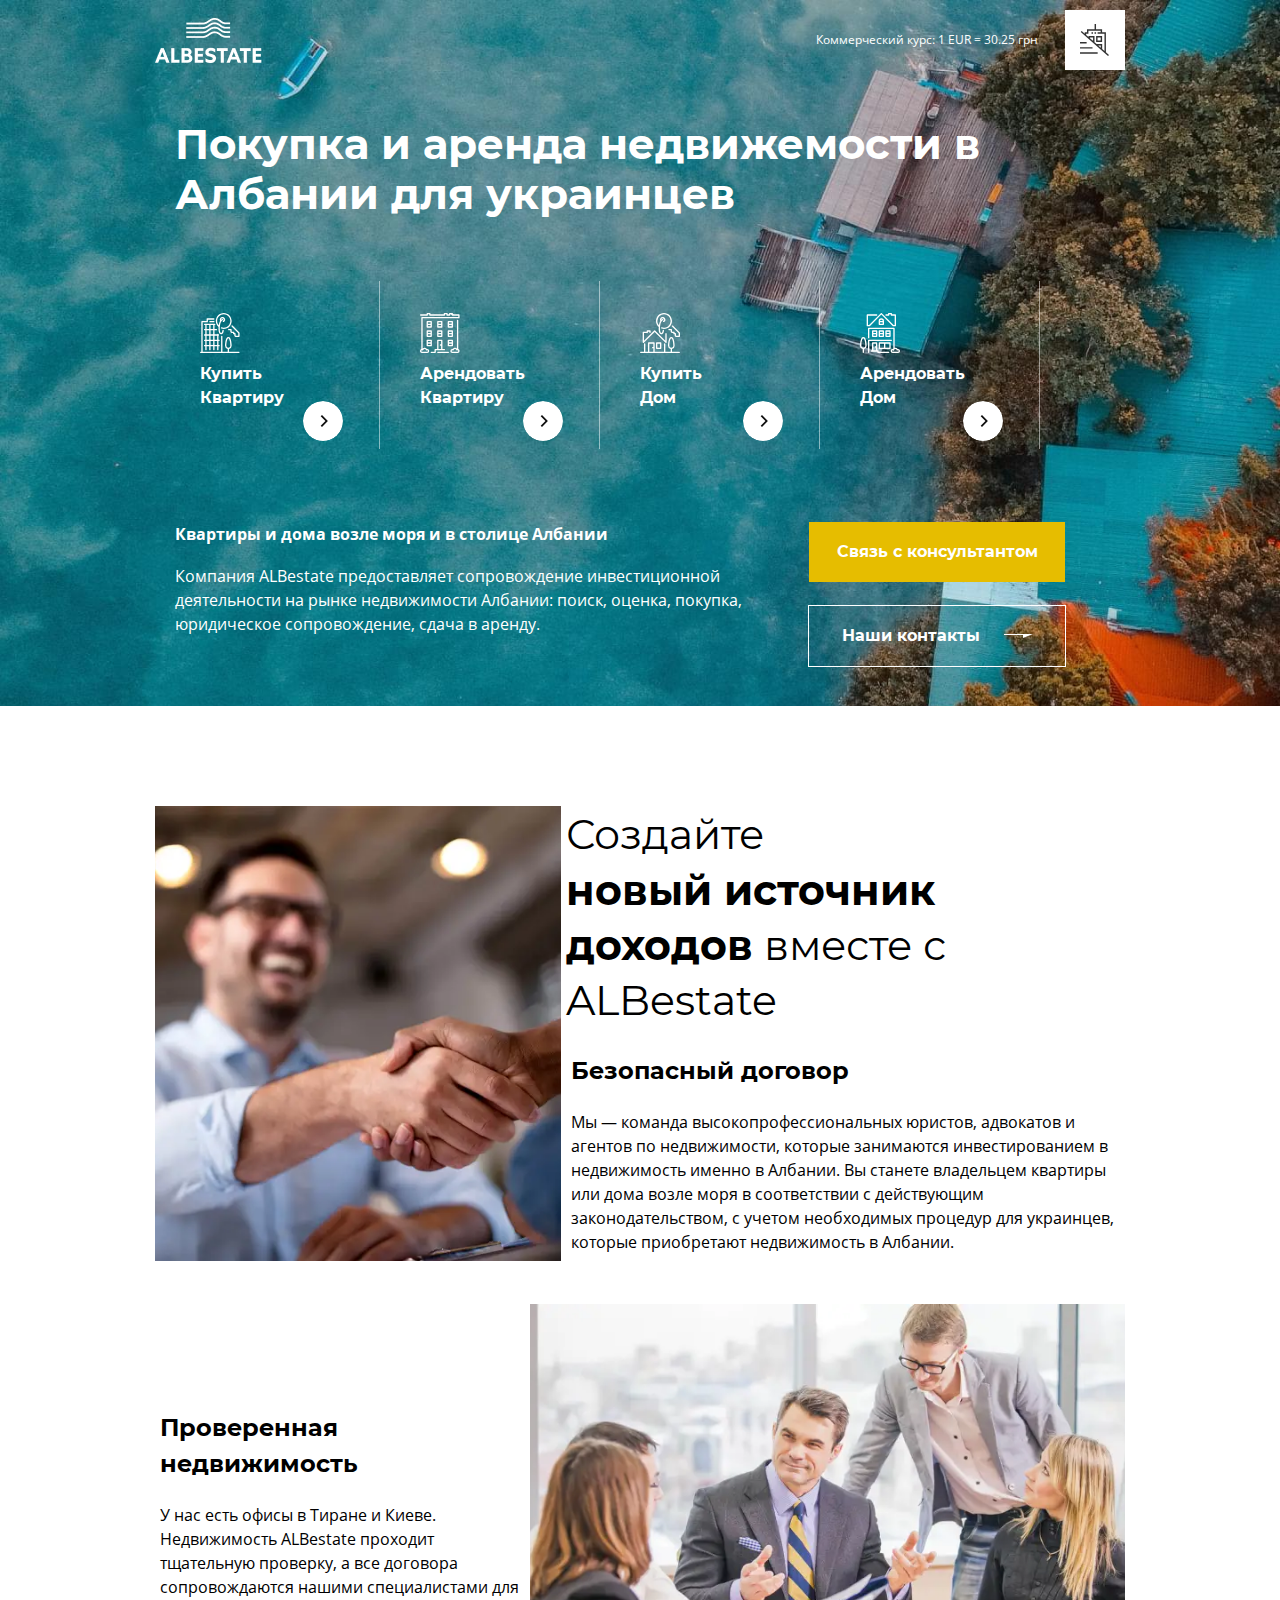
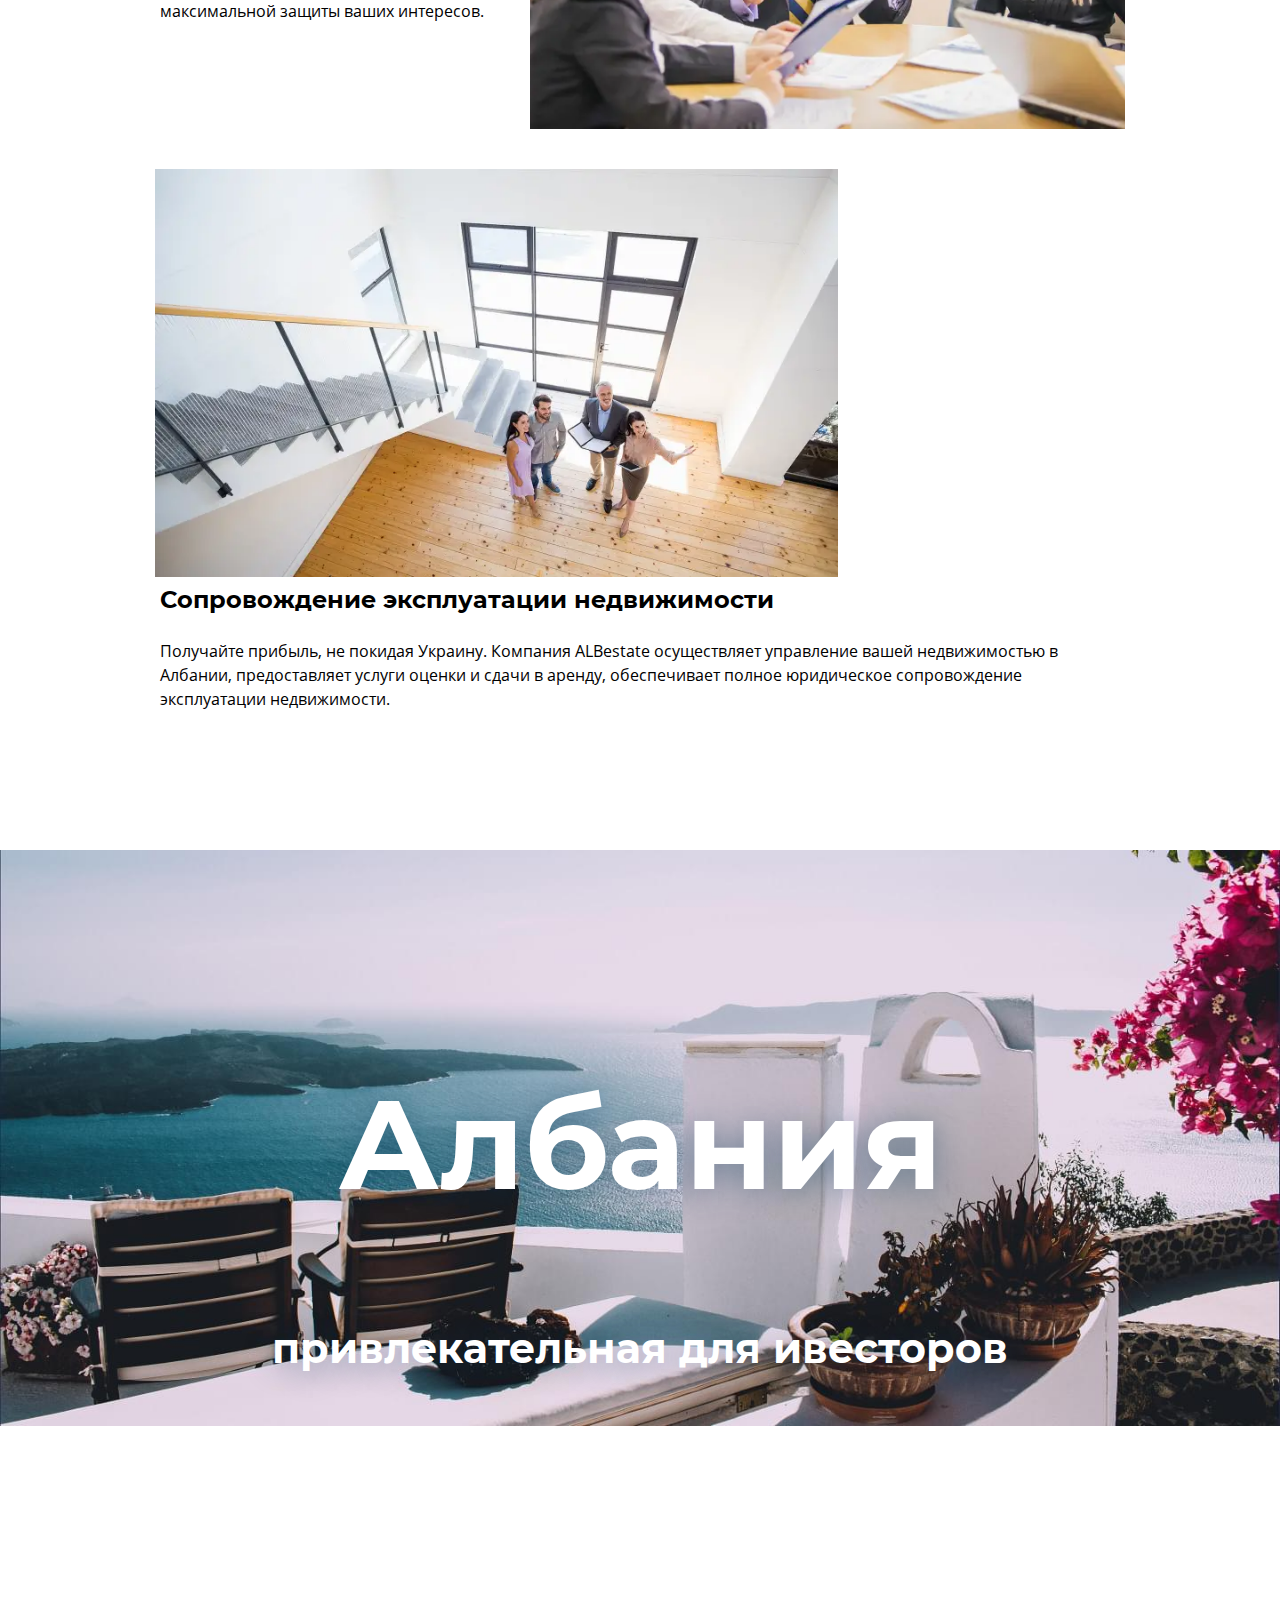
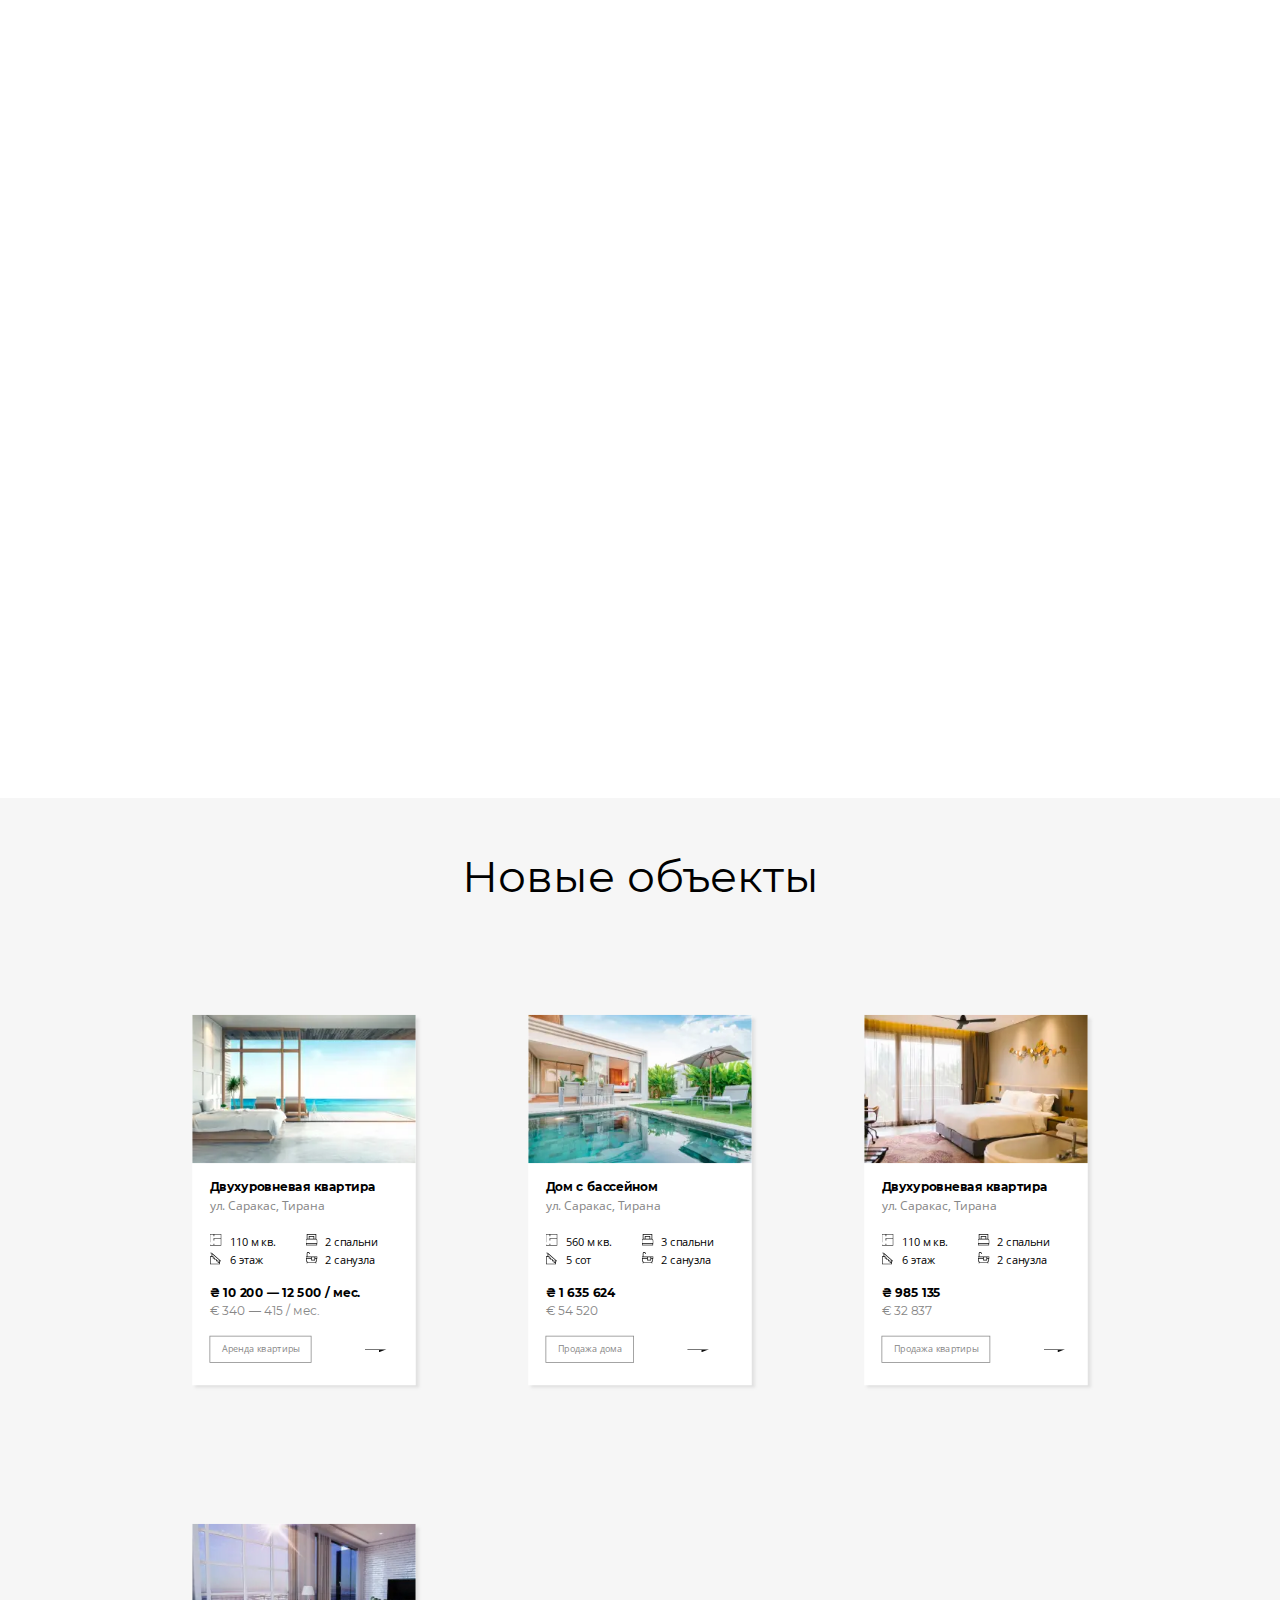
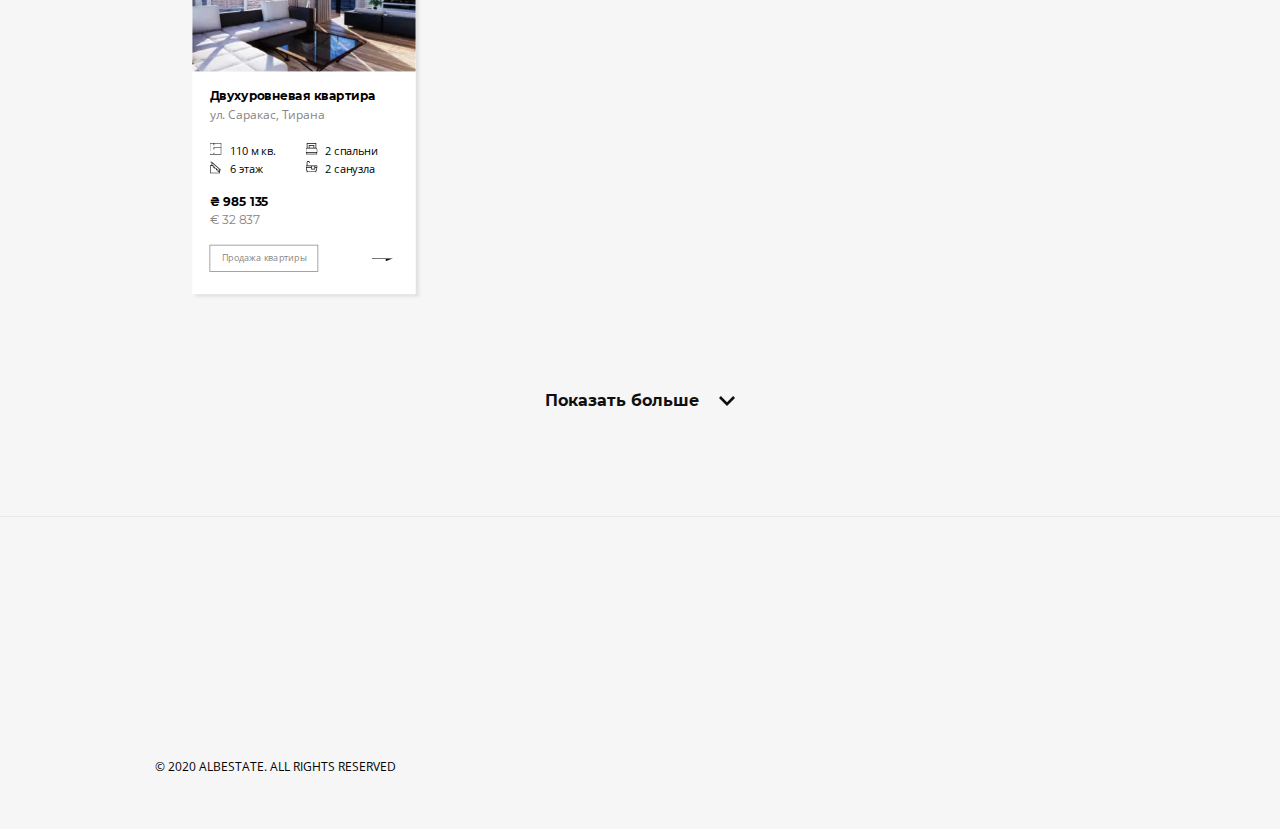
==== commit 2ea13218: "remove anim from benefits" ====
--- a/index.html
+++ b/index.html
@@ -80,7 +80,7 @@
          </svg>       </button>       <div class="benefits__body">-         <div class="row revealator-fade revealator-duration1">+         <div class="row">             <div class="benefits__img ibg"><picture><source srcset="img/image1.webp" type="image/webp"><img src="img/image1.jpg" alt="1" /></picture></div>             <div class="benefits__title">                <h2 class="benefits__h2">Создайте <br><b>новый источник доходов</b> вместе с ALBestate</h2>@@ -97,7 +97,7 @@
                </div>             </div>          </div>-         <div class="row revealator-fade revealator-duration1">+         <div class="row">             <div class="benefits__content content-2">                <h3 class="benefits__h3">Проверенная недвижимость</h3>                <p class="benefits__text">У нас есть офисы в Тиране и Киеве. Недвижимость ALBestate проходит тщательную@@ -106,7 +106,7 @@
             </div>             <div class="benefits__img2 ibg"><picture><source srcset="img/image2.webp" type="image/webp"><img src="img/image2.jpg" alt="2" /></picture></div>          </div>-         <div class="row revealator-slideup revealator-duration1">+         <div class="row1">             <div class="benefits__img3 ibg"><picture><source srcset="img/image3.webp" type="image/webp"><img src="img/image3.jpg" alt="3" /></picture></div>             <div class="benefits__content content-3">                <h3 class="benefits__h3">Сопровождение эксплуатации недвижимости</h3>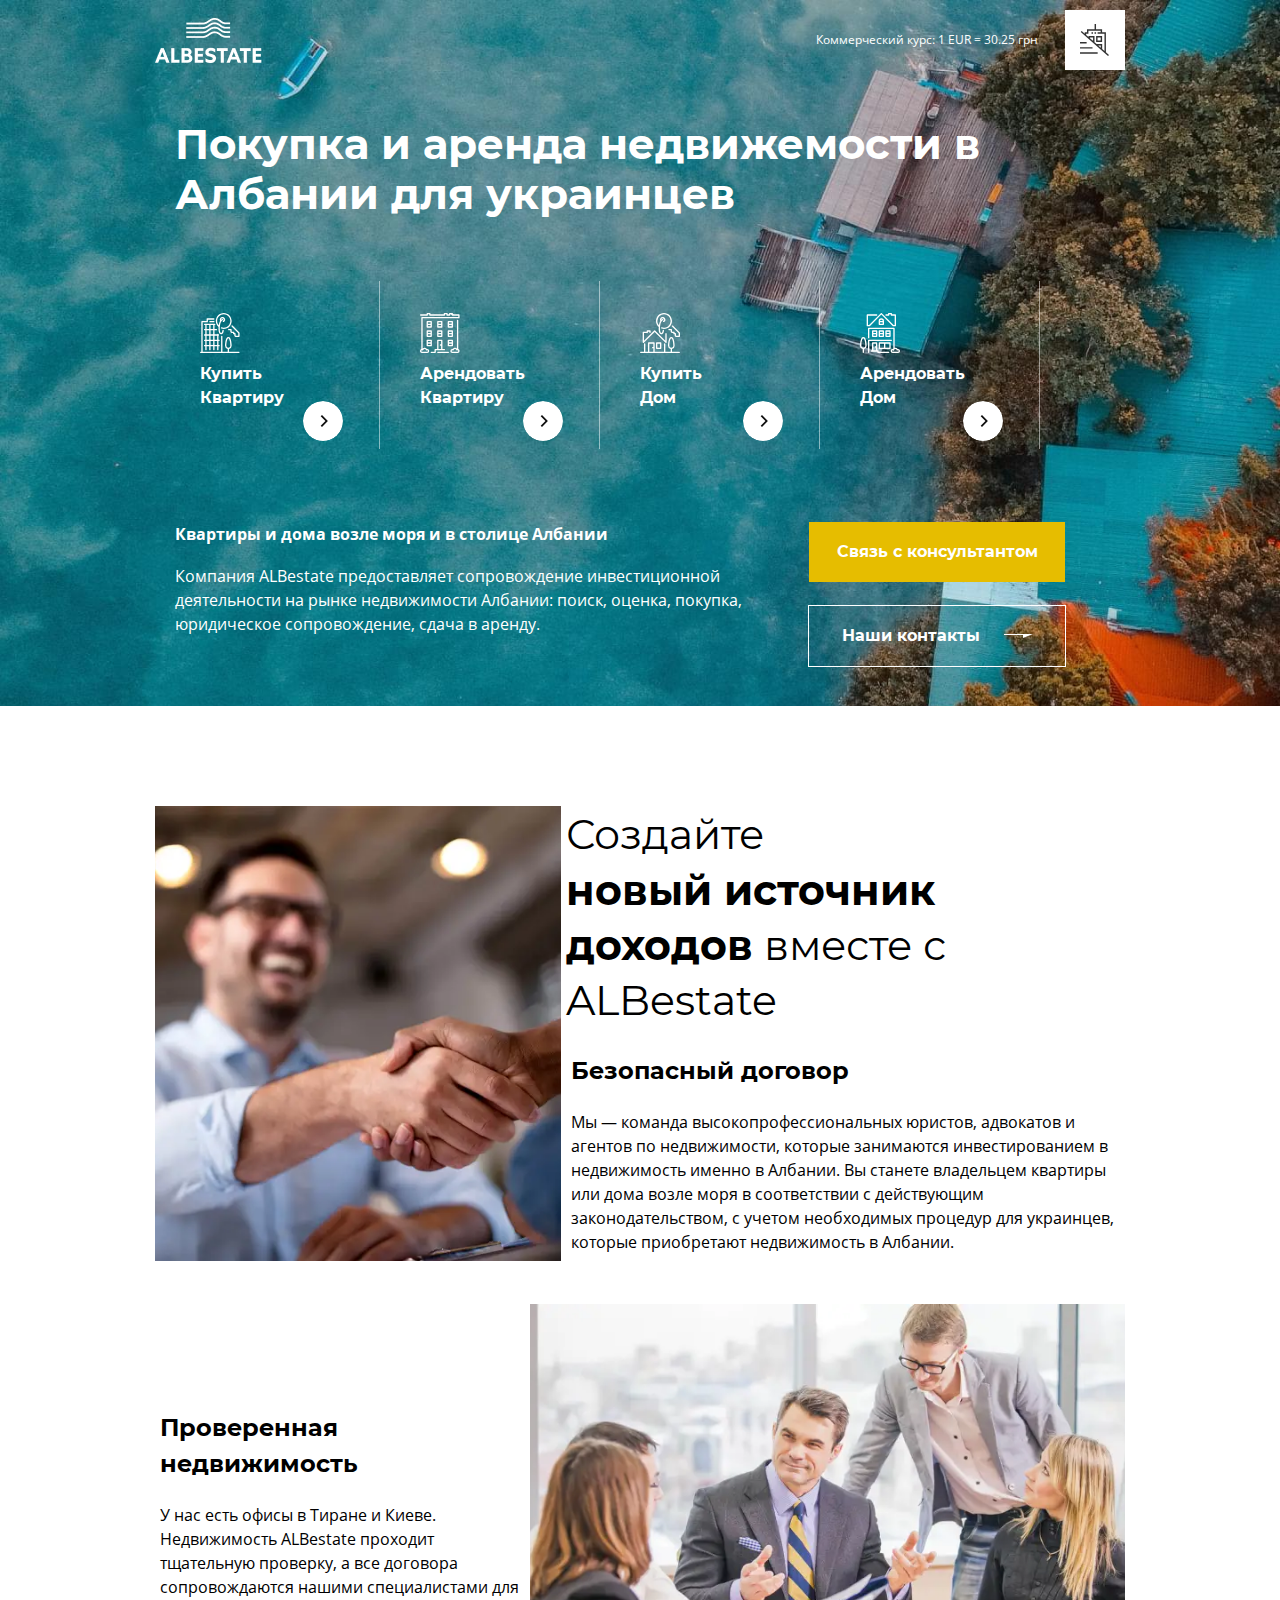
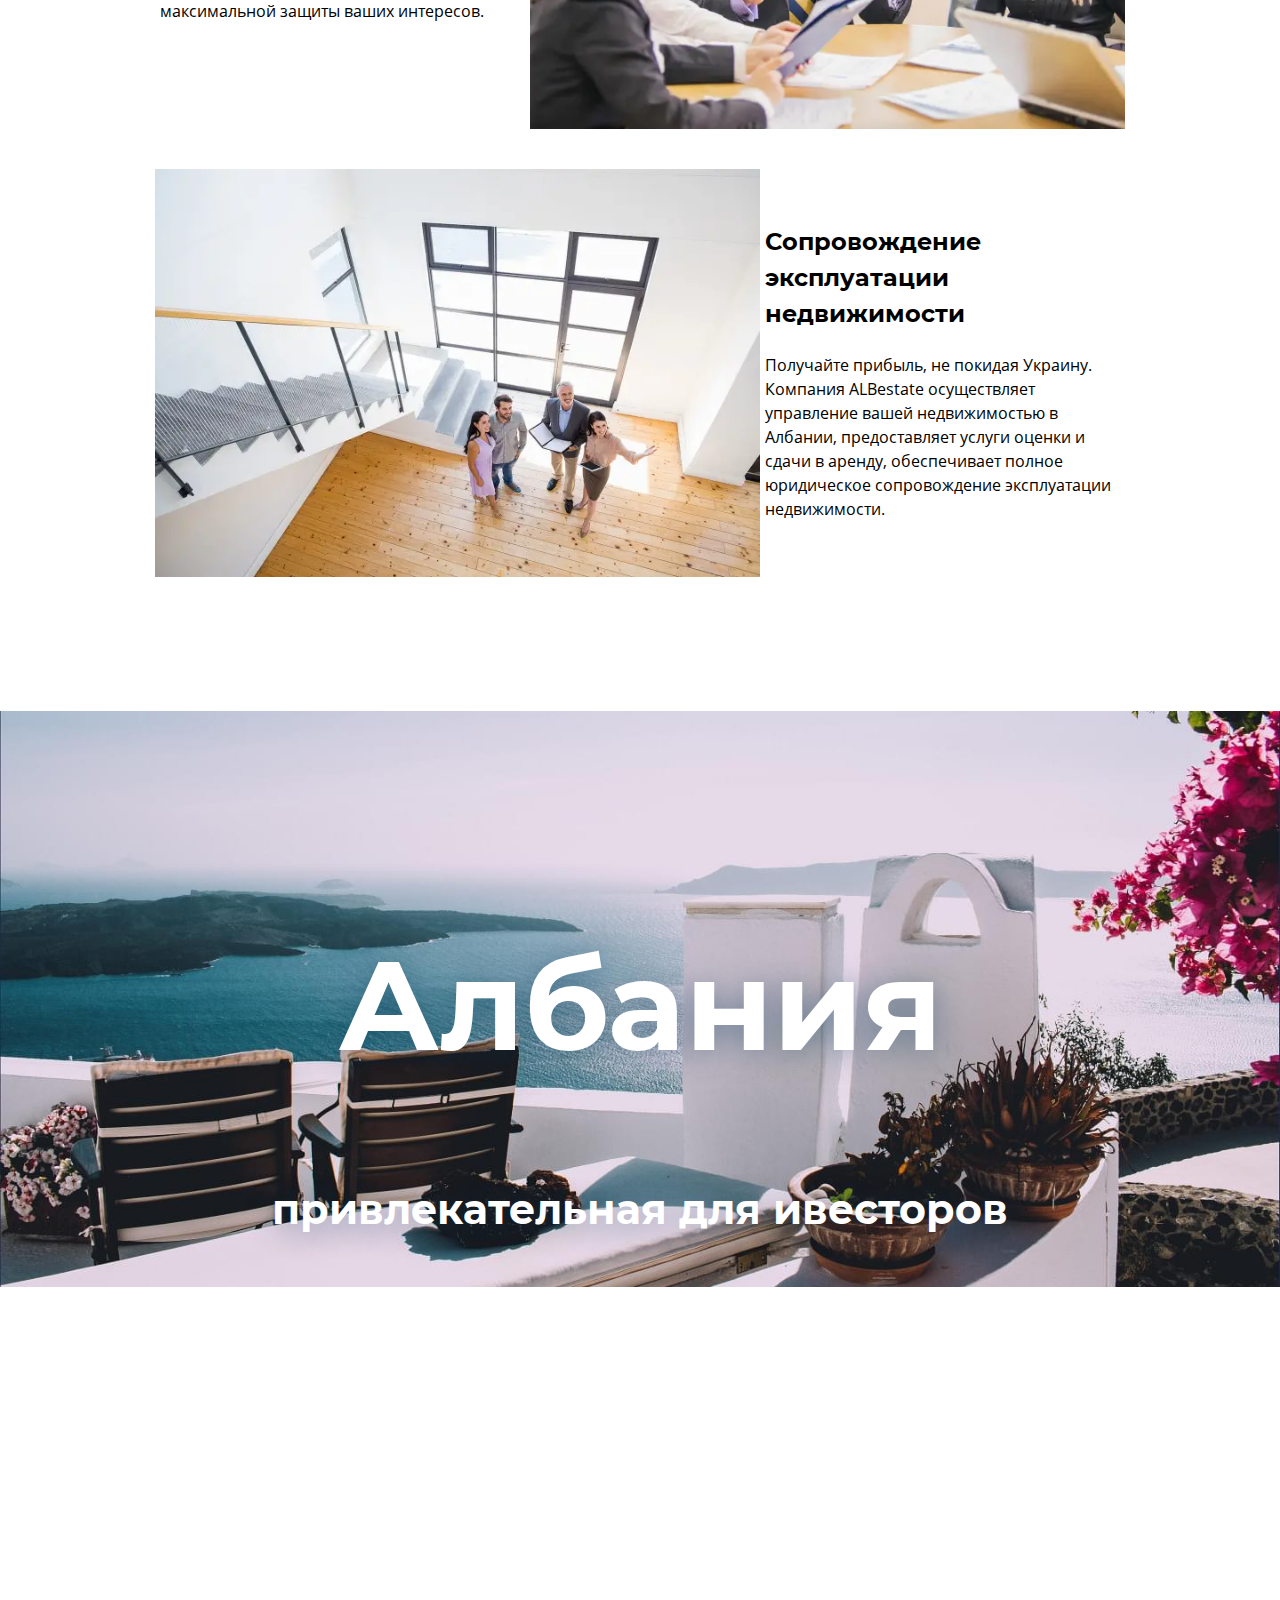
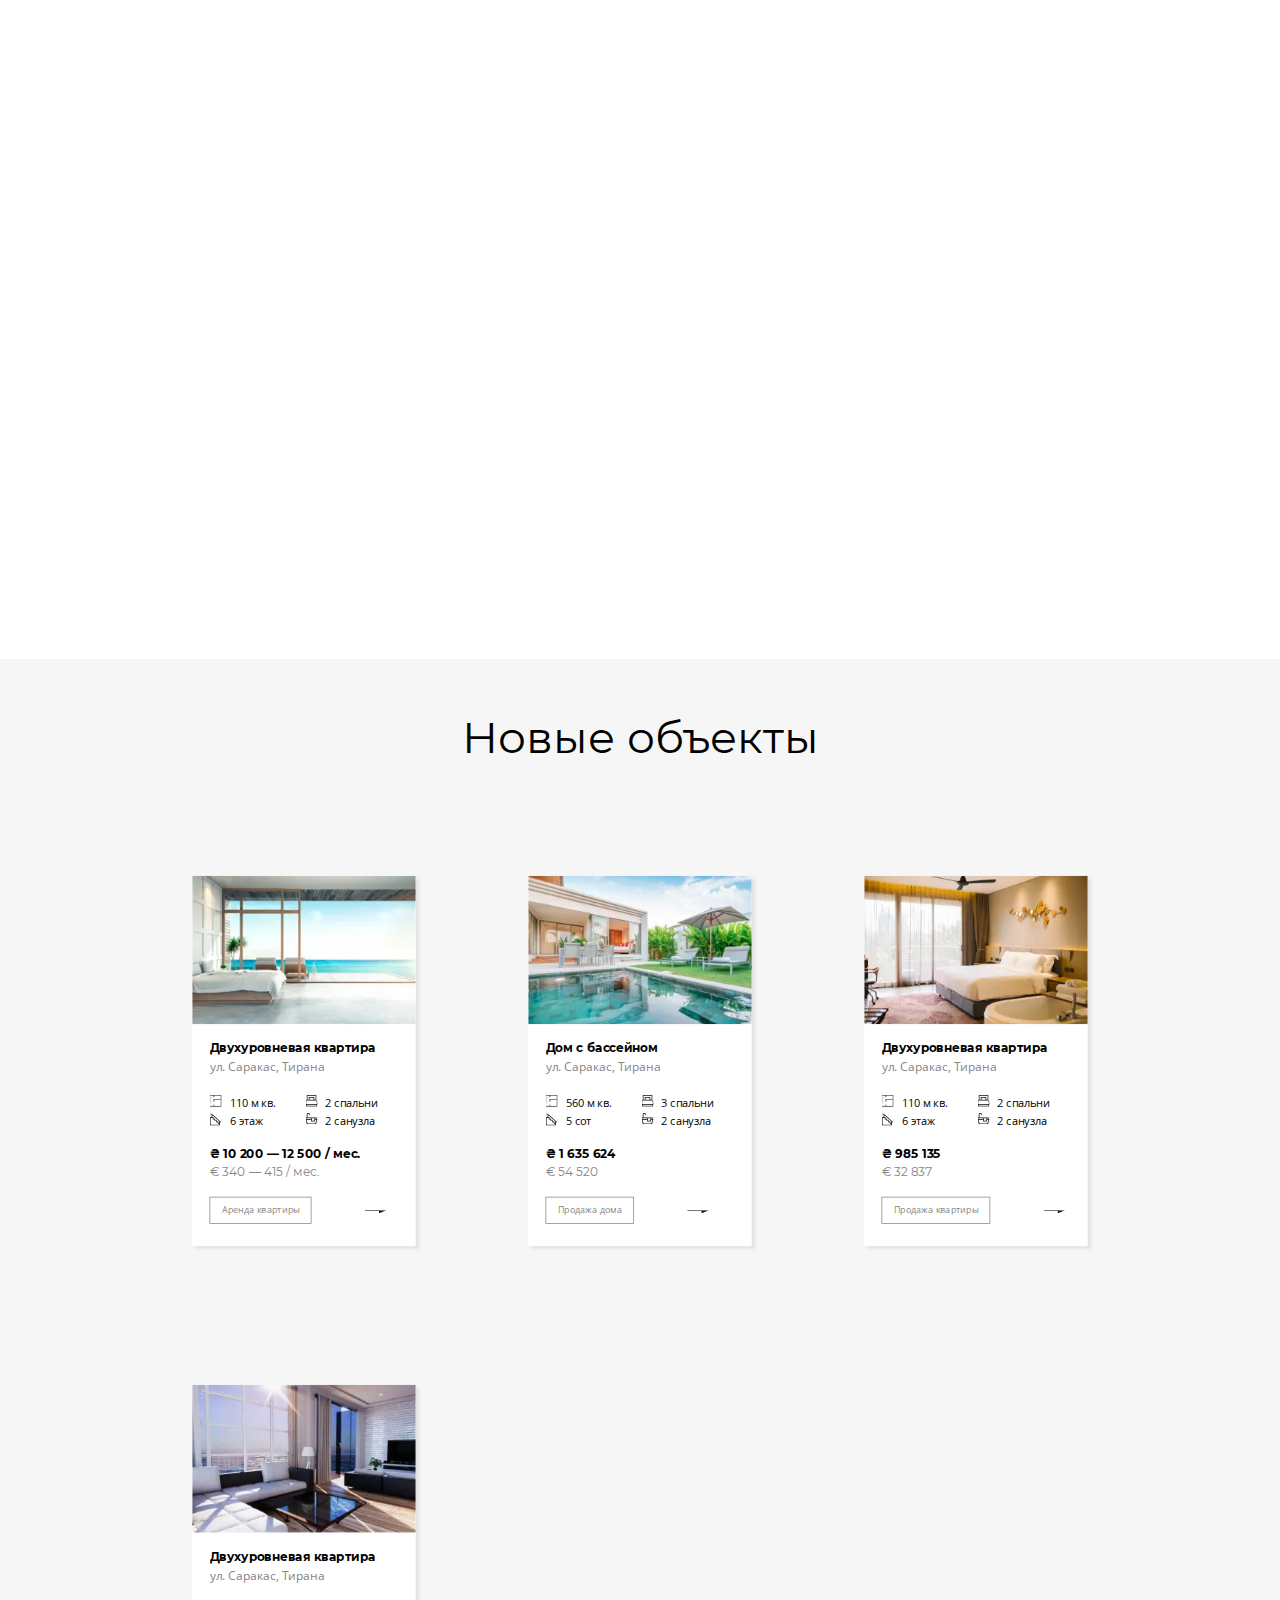
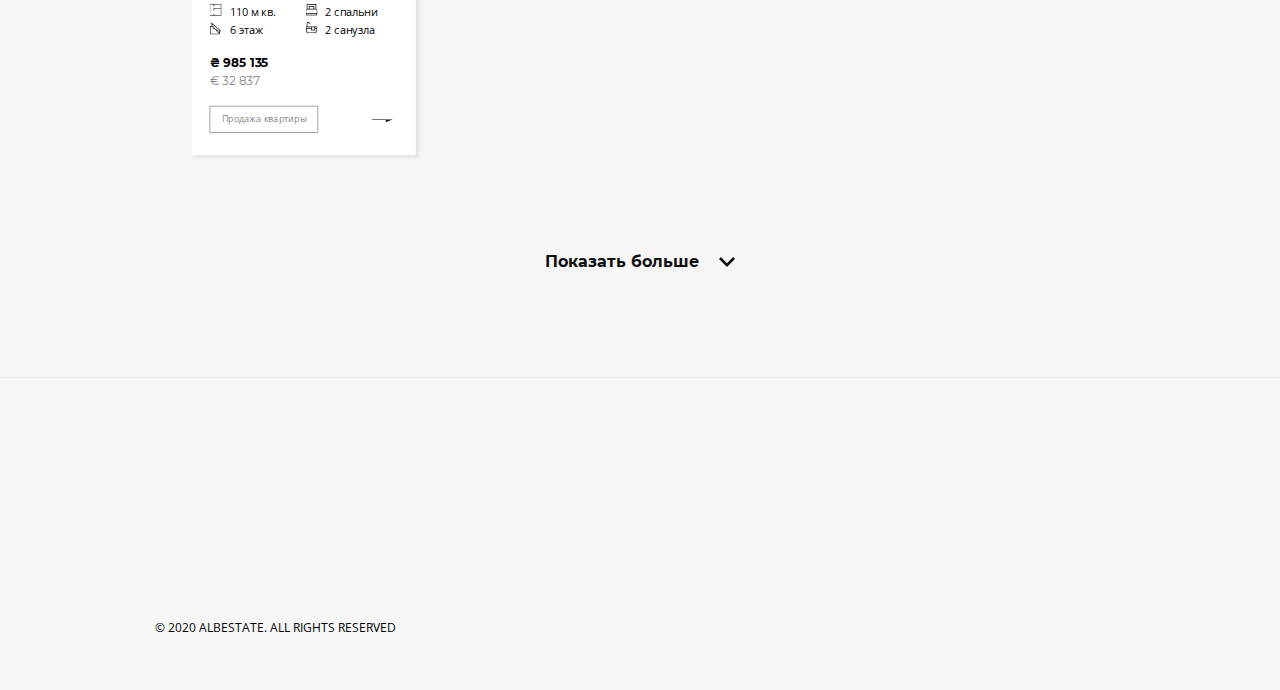
==== commit 8fad07bd: "Add files via upload" ====
--- a/index.html
+++ b/index.html
@@ -106,7 +106,7 @@
             </div>             <div class="benefits__img2 ibg"><picture><source srcset="img/image2.webp" type="image/webp"><img src="img/image2.jpg" alt="2" /></picture></div>          </div>-         <div class="row1">+         <div class="row">             <div class="benefits__img3 ibg"><picture><source srcset="img/image3.webp" type="image/webp"><img src="img/image3.jpg" alt="3" /></picture></div>             <div class="benefits__content content-3">                <h3 class="benefits__h3">Сопровождение эксплуатации недвижимости</h3>